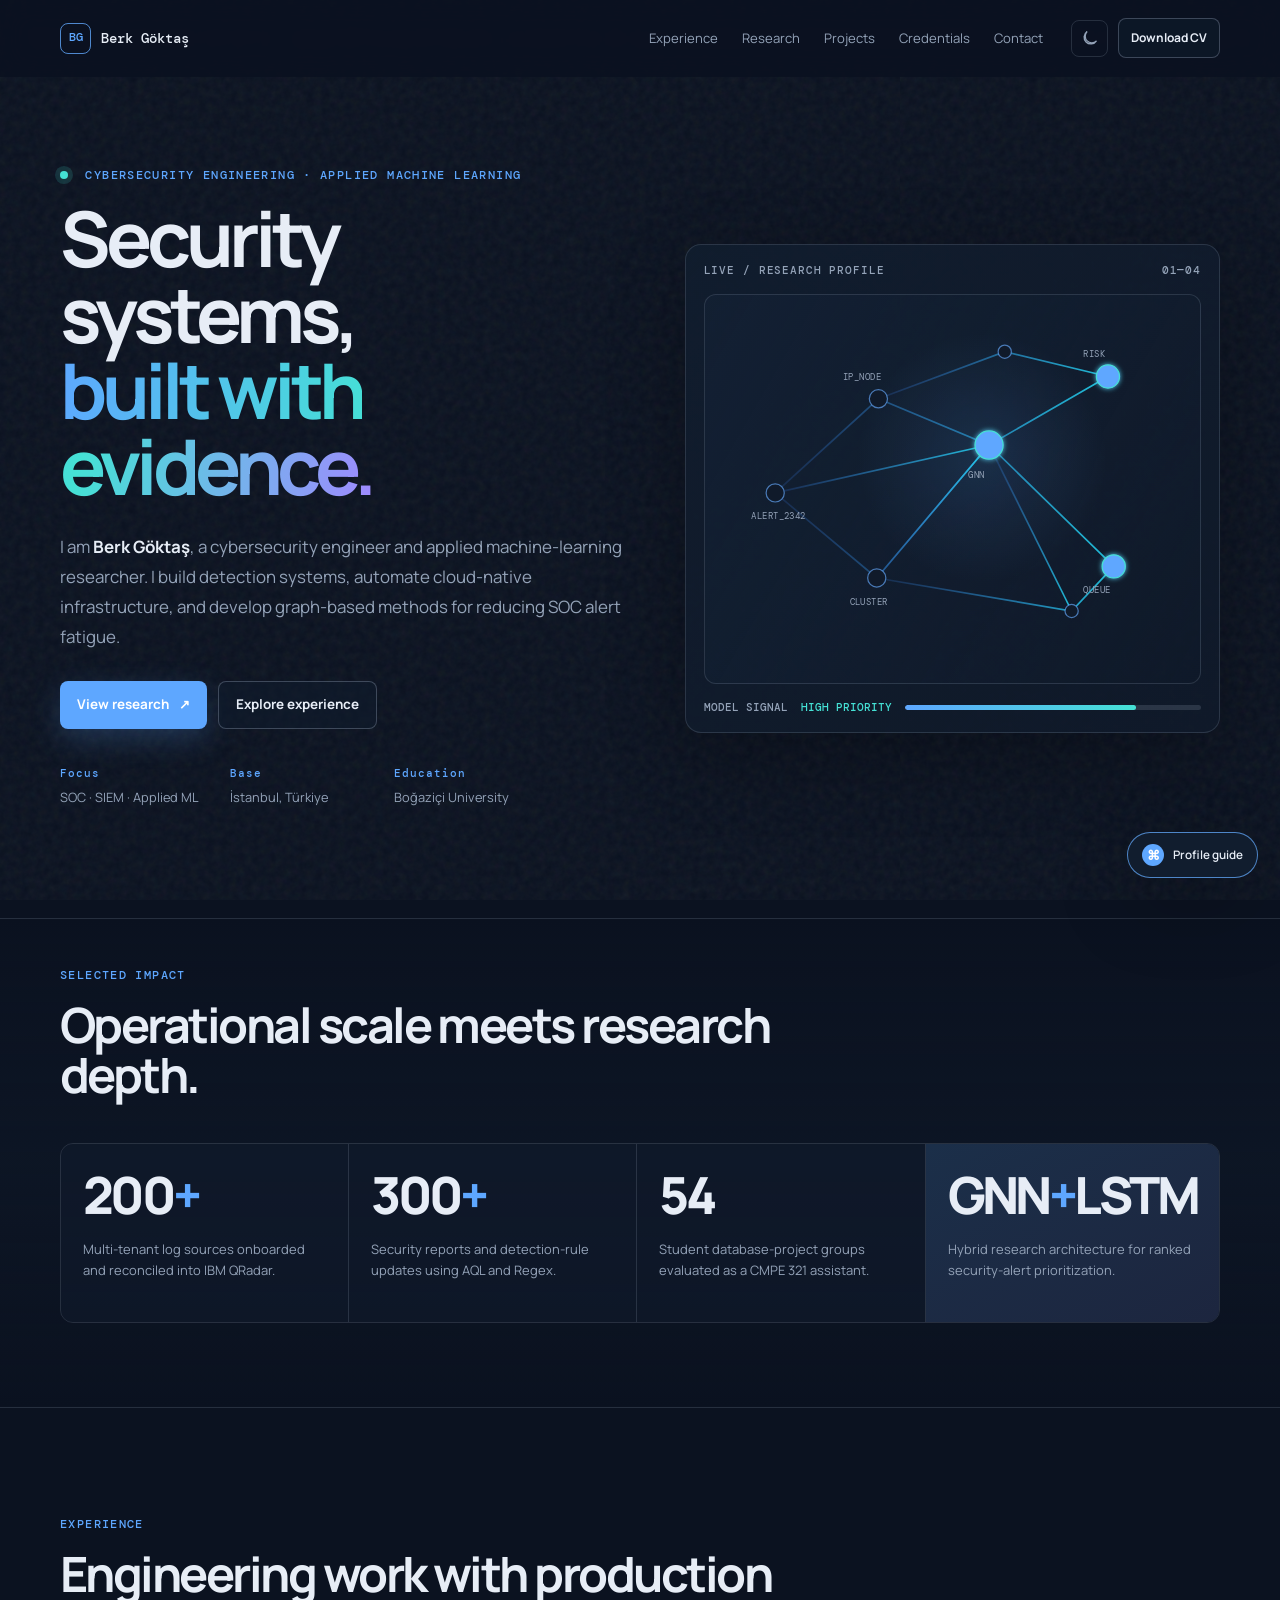
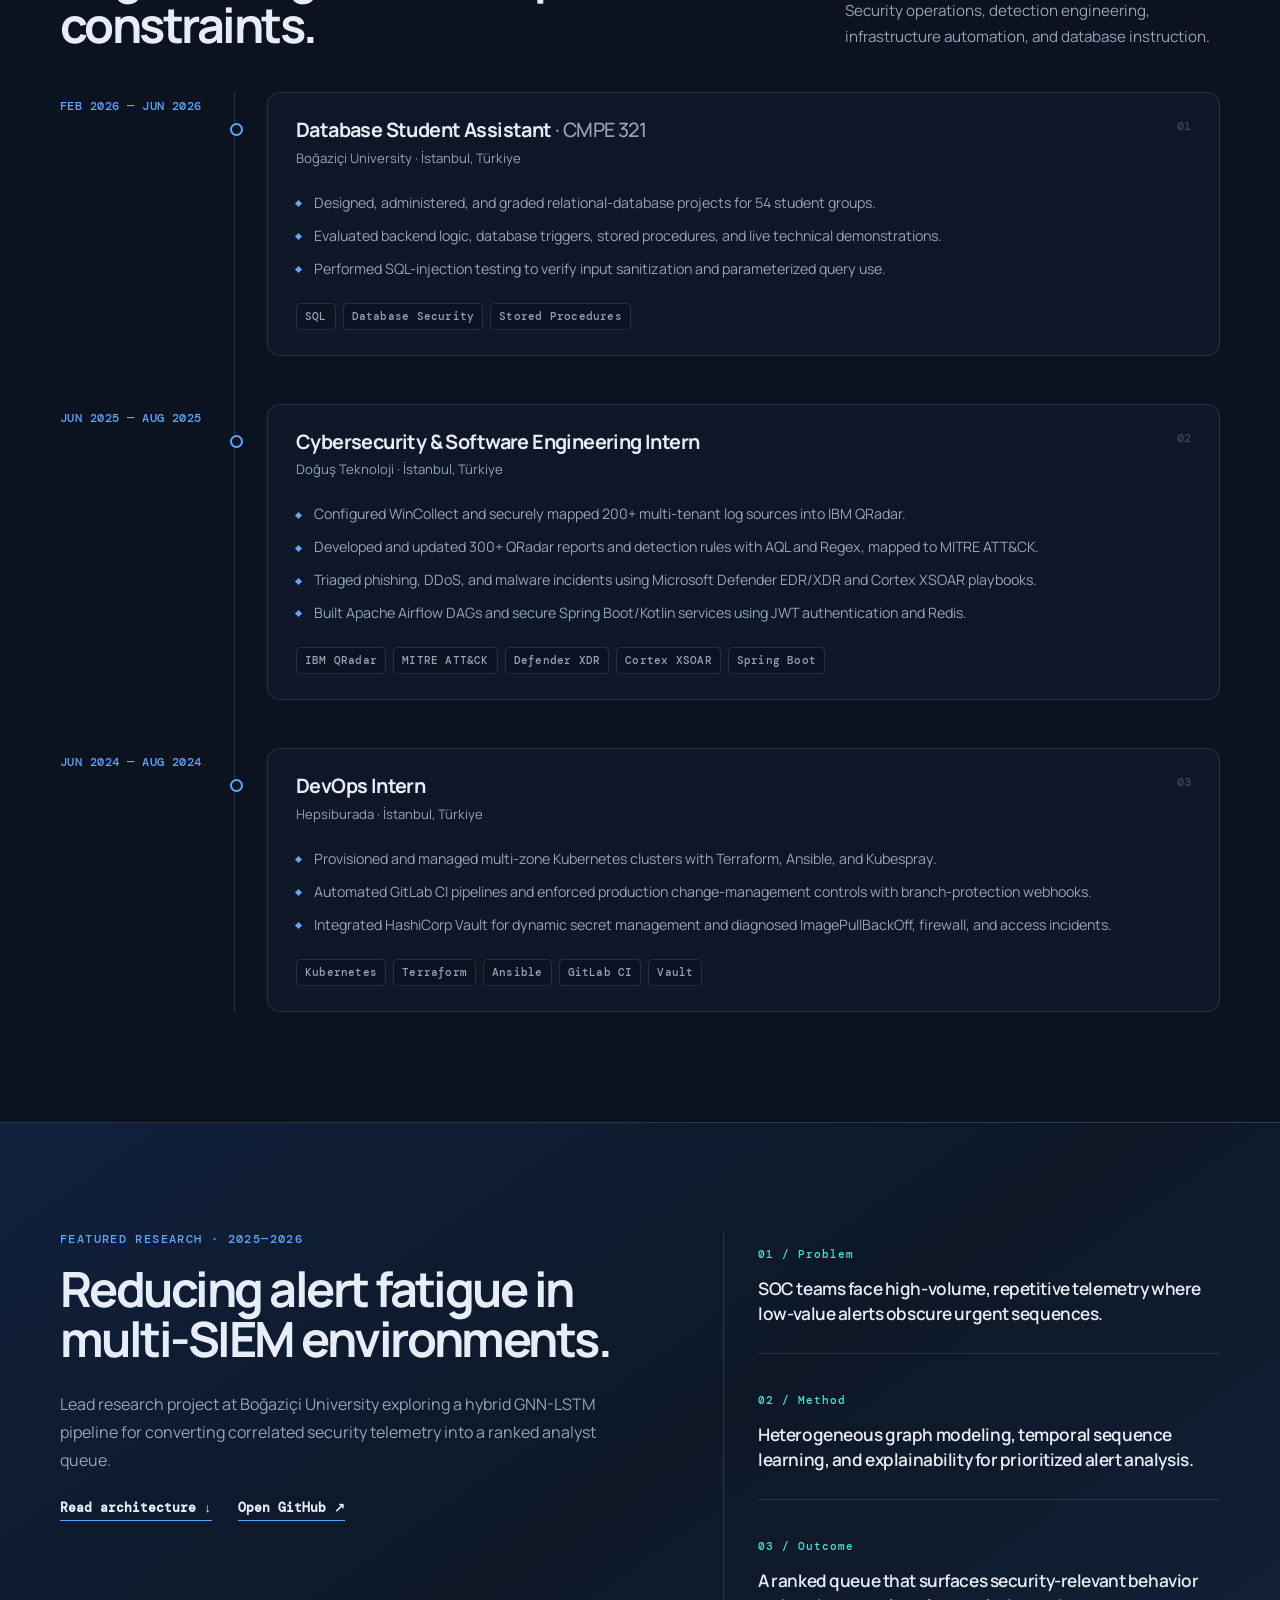
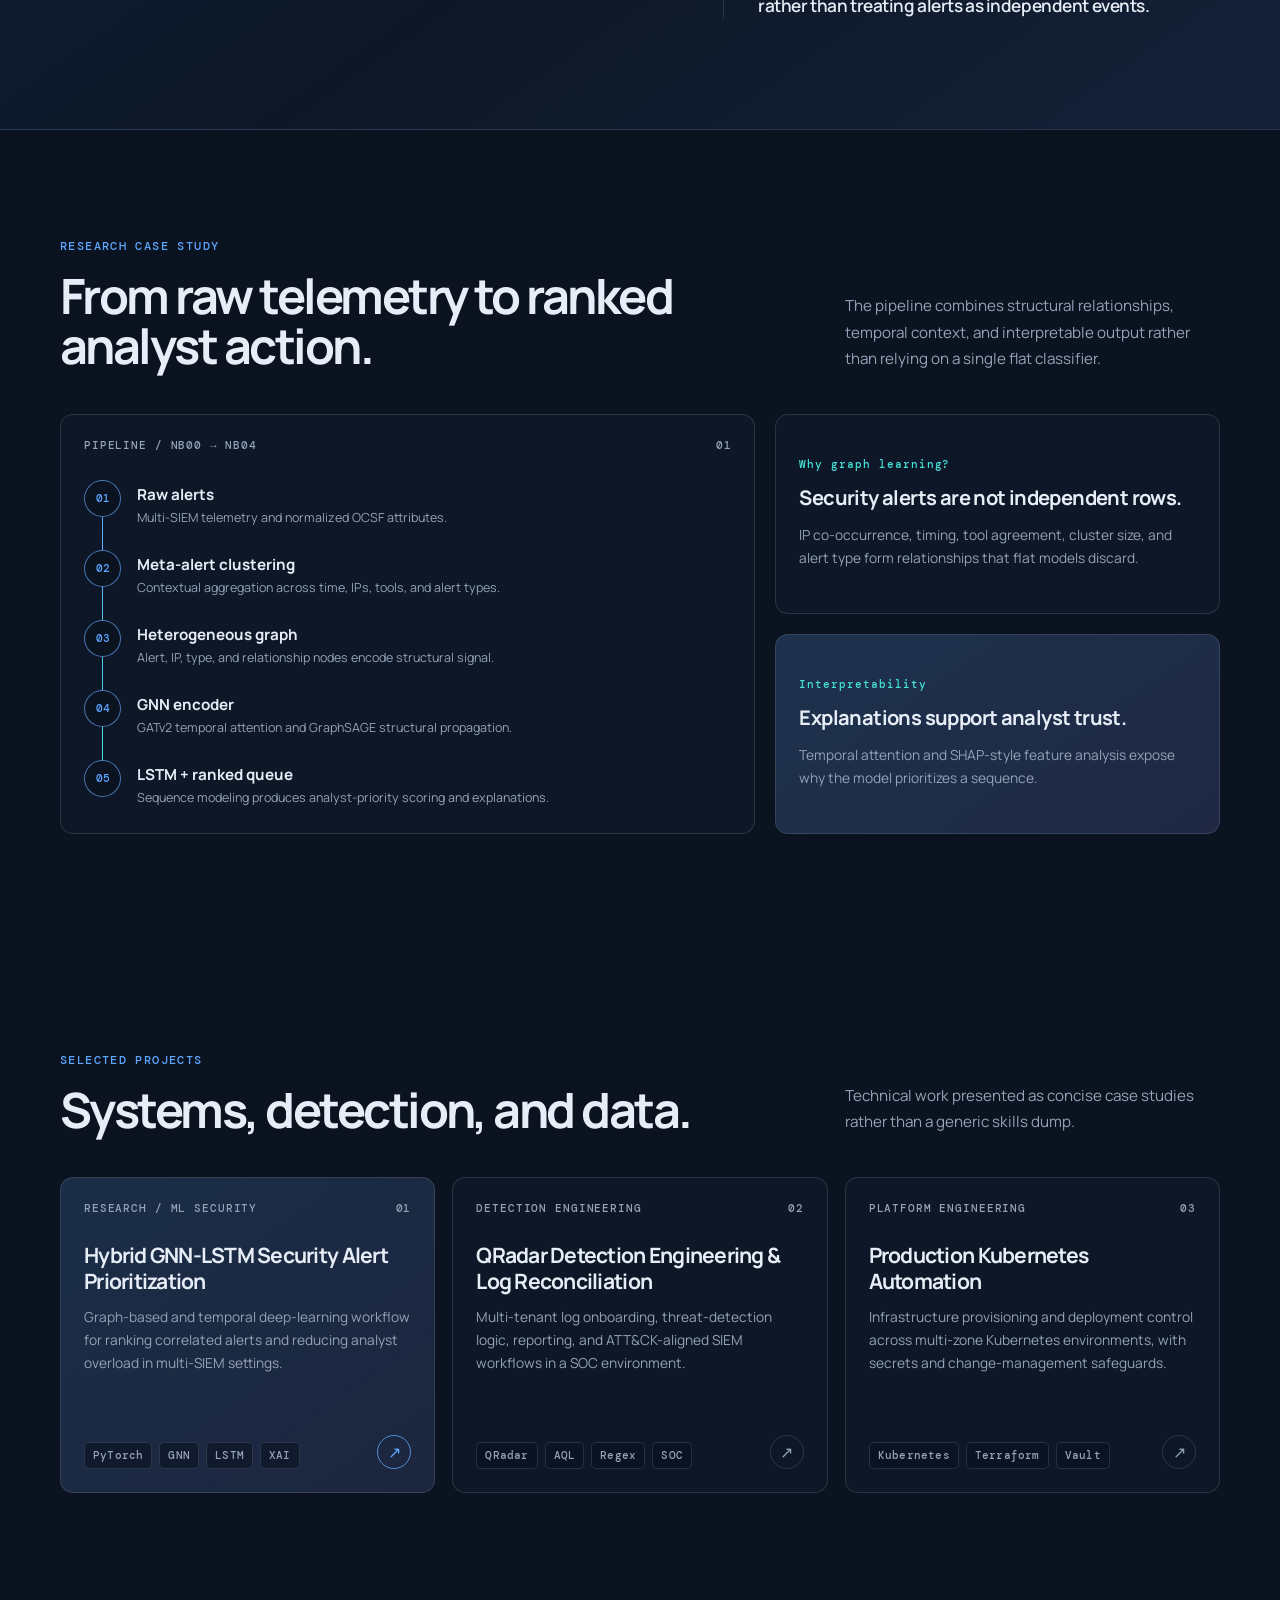
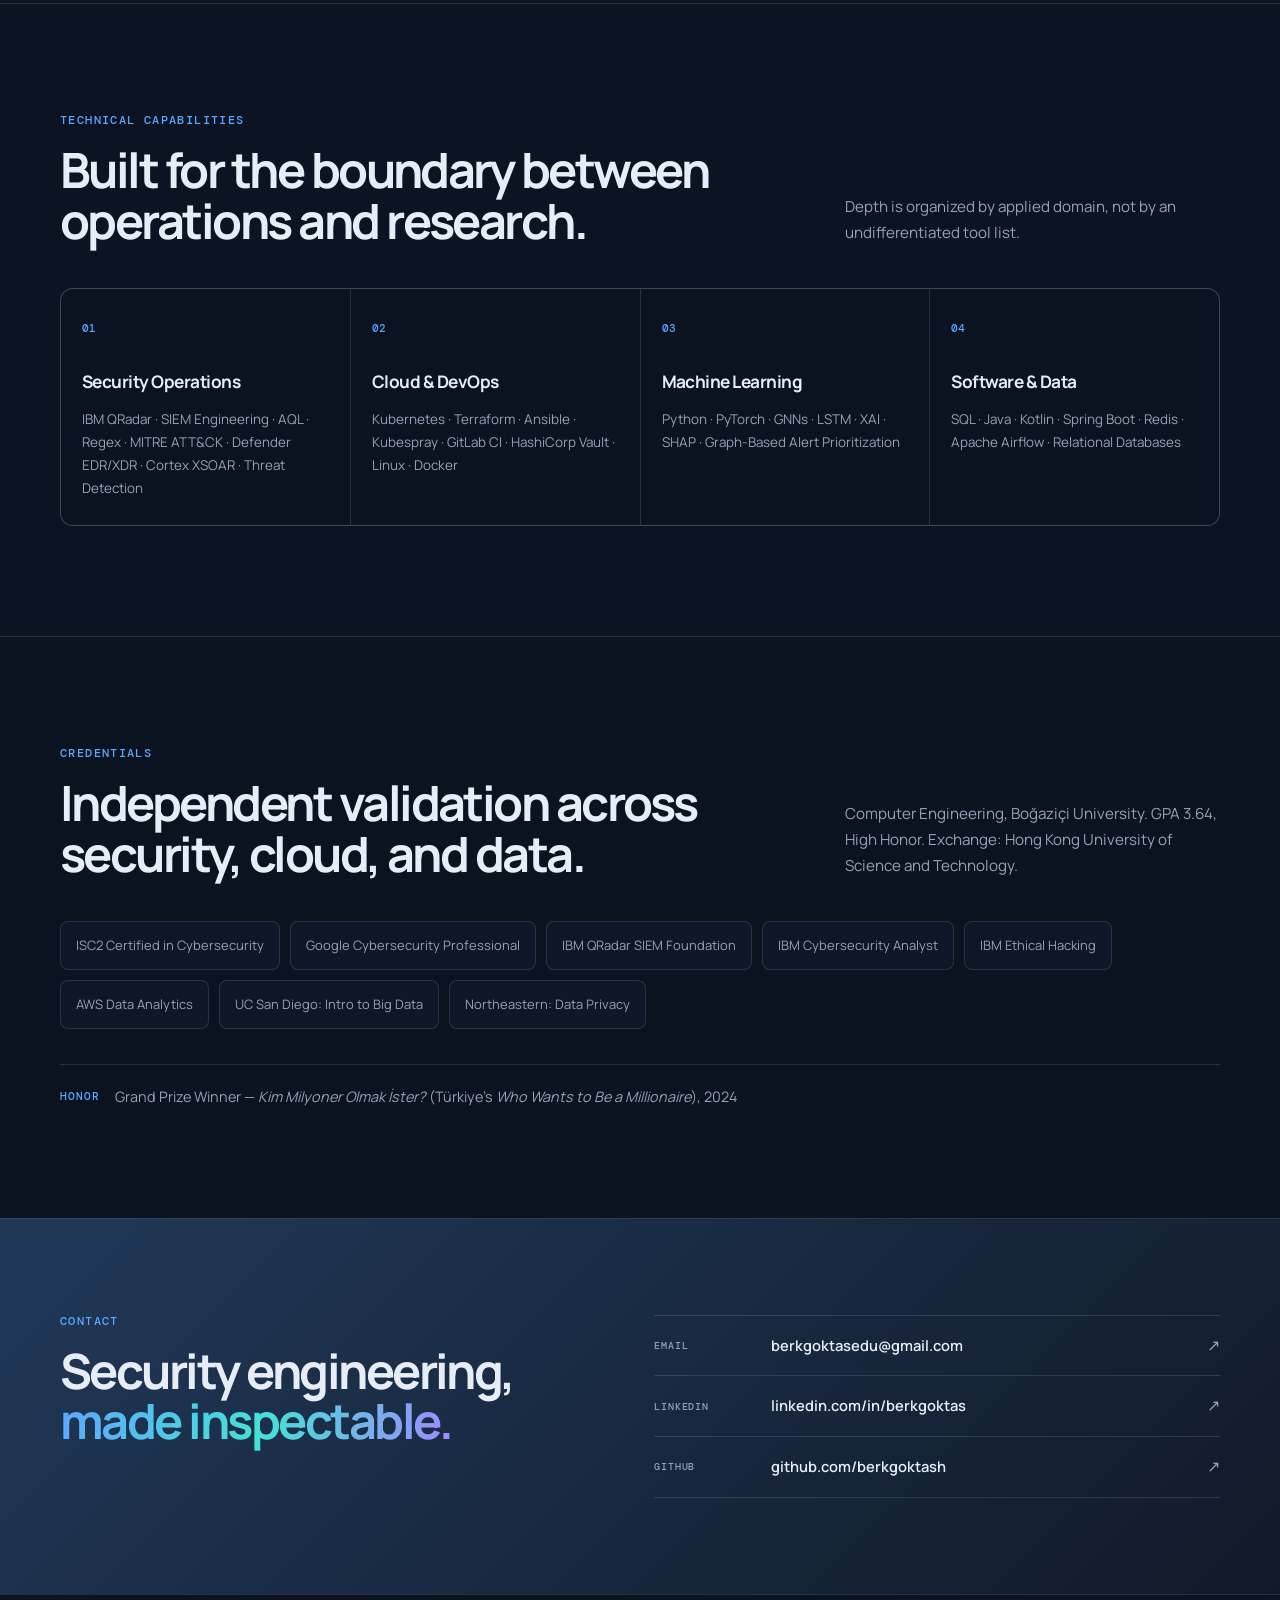
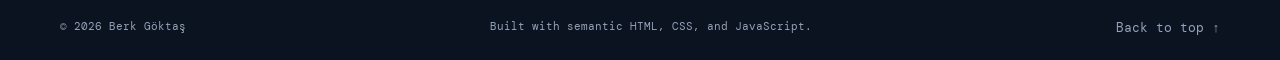
==== docs/index.html @ 9018dcba "berkgoktas.com" ====
<!DOCTYPE html>
<html lang="en" data-theme="dark">
<head>
  <meta charset="UTF-8">
  <meta name="viewport" content="width=device-width, initial-scale=1.0">
  <meta name="description" content="Berk Göktaş — Cybersecurity Engineer and Applied Machine Learning Researcher. SOC, SIEM detection engineering, DevOps automation, and graph-based alert prioritization research.">
  <meta name="keywords" content="Berk Göktaş, cybersecurity, SIEM, QRadar, SOC, GNN, LSTM, DevOps, Kubernetes, Terraform">
  <meta name="author" content="Berk Göktaş">
  <meta name="theme-color" content="#0b1220">
  <meta property="og:title" content="Berk Göktaş | Cybersecurity & Machine Learning">
  <meta property="og:description" content="Cybersecurity engineering, SIEM detection, DevOps automation, and GNN-LSTM security research.">
  <meta property="og:type" content="website">
  <meta property="og:locale" content="en_US">
  <title>Berk Göktaş | Cybersecurity & Machine Learning</title>
  <link rel="preconnect" href="https://fonts.googleapis.com">
  <link rel="preconnect" href="https://fonts.gstatic.com" crossorigin>
  <link href="https://fonts.googleapis.com/css2?family=DM+Mono:wght@400;500&family=Manrope:wght@400;500;600;700;800&display=swap" rel="stylesheet">
  <link rel="icon" href="assets/favicon.svg" type="image/svg+xml">
  <link rel="stylesheet" href="styles.css">
</head>
<body>
  <a class="skip-link" href="#main-content">Skip to content</a>
  <div class="noise" aria-hidden="true"></div>

  <header class="site-header" id="top">
    <nav class="nav container" aria-label="Primary navigation">
      <a class="brand" href="#top" aria-label="Berk Göktaş home">
        <span class="brand-mark">BG</span>
        <span class="brand-name">Berk Göktaş<span class="brand-dot"></span></span>
      </a>
      <button class="nav-toggle" aria-label="Open navigation" aria-expanded="false" aria-controls="nav-links">
        <span></span><span></span><span></span>
      </button>
      <div class="nav-links" id="nav-links">
        <a href="#experience">Experience</a>
        <a href="#research">Research</a>
        <a href="#projects">Projects</a>
        <a href="#credentials">Credentials</a>
        <a href="#contact">Contact</a>
      </div>
      <div class="nav-actions">
        <button class="theme-toggle" id="theme-toggle" aria-label="Switch to light theme" title="Switch theme">
          <svg class="sun" viewBox="0 0 24 24" aria-hidden="true"><circle cx="12" cy="12" r="3.5"/><path d="M12 2v2.25M12 19.75V22M4.93 4.93l1.59 1.59M17.48 17.48l1.59 1.59M2 12h2.25M19.75 12H22M4.93 19.07l1.59-1.59M17.48 6.52l1.59-1.59"/></svg>
          <svg class="moon" viewBox="0 0 24 24" aria-hidden="true"><path d="M20.66 15.79A9 9 0 1 1 8.21 3.34 7 7 0 0 0 20.66 15.79Z"/></svg>
        </button>
        <a class="button button-small button-outline" href="assets/Berk_Goktas_CV.pdf" download>Download CV</a>
      </div>
    </nav>
  </header>

  <main id="main-content">
    <section class="hero section container" aria-labelledby="hero-title">
      <div class="hero-copy">
        <p class="eyebrow"><span class="status-dot"></span> Cybersecurity engineering · applied machine learning</p>
        <h1 id="hero-title">Security systems,<br><span class="gradient-text">built with evidence.</span></h1>
        <p class="hero-lead">I am <strong>Berk Göktaş</strong>, a cybersecurity engineer and applied machine-learning researcher. I build detection systems, automate cloud-native infrastructure, and develop graph-based methods for reducing SOC alert fatigue.</p>
        <div class="hero-actions">
          <a class="button button-primary" href="#research">View research <span aria-hidden="true">↗</span></a>
          <a class="button button-secondary" href="#experience">Explore experience</a>
        </div>
        <dl class="hero-meta" aria-label="Core profile">
          <div><dt>Focus</dt><dd>SOC · SIEM · Applied ML</dd></div>
          <div><dt>Base</dt><dd>İstanbul, Türkiye</dd></div>
          <div><dt>Education</dt><dd>Boğaziçi University</dd></div>
        </dl>
      </div>
      <div class="hero-visual" aria-label="Security telemetry visualization">
        <div class="visual-topline"><span>LIVE / RESEARCH PROFILE</span><span>01—04</span></div>
        <div class="graph-canvas">
          <svg viewBox="0 0 600 450" role="img" aria-labelledby="graph-title graph-desc">
            <title id="graph-title">Abstract security telemetry graph</title>
            <desc id="graph-desc">A graph network connects alert, IP, rule and queue nodes.</desc>
            <defs>
              <linearGradient id="lineGradient" x1="0" x2="1"><stop offset="0" stop-color="#3b82f6" stop-opacity=".15"/><stop offset="1" stop-color="#22d3ee" stop-opacity=".9"/></linearGradient>
              <filter id="softGlow"><feGaussianBlur stdDeviation="3" result="blur"/><feMerge><feMergeNode in="blur"/><feMergeNode in="SourceGraphic"/></feMerge></filter>
            </defs>
            <g class="graph-lines">
              <path d="M85 230L210 116L344 172L488 89"/><path d="M85 230L208 333L344 172L495 319"/><path d="M208 333L444 373L495 319"/><path d="M210 116L363 59L488 89"/><path d="M344 172L444 373"/><path d="M85 230L344 172"/><path d="M208 333L344 172"/>
            </g>
            <g class="graph-node muted"><circle cx="85" cy="230" r="11"/><circle cx="210" cy="116" r="11"/><circle cx="208" cy="333" r="11"/><circle cx="363" cy="59" r="8"/><circle cx="444" cy="373" r="8"/></g>
            <g class="graph-node active" filter="url(#softGlow)"><circle cx="344" cy="172" r="17"/><circle cx="488" cy="89" r="14"/><circle cx="495" cy="319" r="14"/></g>
            <g class="graph-label"><text x="56" y="262">ALERT_2342</text><text x="167" y="93">IP_NODE</text><text x="175" y="366">CLUSTER</text><text x="319" y="212">GNN</text><text x="458" y="65">RISK</text><text x="458" y="351">QUEUE</text></g>
          </svg>
        </div>
        <div class="signal-row"><span class="signal-label">MODEL SIGNAL</span><span class="signal-value">HIGH PRIORITY</span><span class="signal-bar"><i></i></span></div>
      </div>
    </section>

    <section class="impact section section-tight" aria-labelledby="impact-title">
      <div class="container">
        <div class="section-heading compact">
          <p class="eyebrow">Selected impact</p>
          <h2 id="impact-title">Operational scale meets research depth.</h2>
        </div>
        <div class="impact-grid">
          <article class="impact-card"><div class="impact-number">200<span>+</span></div><p>Multi-tenant log sources onboarded and reconciled into IBM QRadar.</p></article>
          <article class="impact-card"><div class="impact-number">300<span>+</span></div><p>Security reports and detection-rule updates using AQL and Regex.</p></article>
          <article class="impact-card"><div class="impact-number">54</div><p>Student database-project groups evaluated as a CMPE 321 assistant.</p></article>
          <article class="impact-card accent"><div class="impact-number">GNN<span>+</span>LSTM</div><p>Hybrid research architecture for ranked security-alert prioritization.</p></article>
        </div>
      </div>
    </section>

    <section class="section container" id="experience" aria-labelledby="experience-title">
      <div class="section-heading split-heading">
        <div><p class="eyebrow">Experience</p><h2 id="experience-title">Engineering work with production constraints.</h2></div>
        <p>Security operations, detection engineering, infrastructure automation, and database instruction.</p>
      </div>
      <div class="timeline">
        <article class="timeline-item">
          <div class="timeline-date">FEB 2026 — JUN 2026</div>
          <div class="timeline-content">
            <div class="role-topline"><div><h3>Database Student Assistant <span>· CMPE 321</span></h3><p>Boğaziçi University · İstanbul, Türkiye</p></div><span class="role-index">01</span></div>
            <ul>
              <li>Designed, administered, and graded relational-database projects for 54 student groups.</li>
              <li>Evaluated backend logic, database triggers, stored procedures, and live technical demonstrations.</li>
              <li>Performed SQL-injection testing to verify input sanitization and parameterized query use.</li>
            </ul>
            <div class="tag-row"><span>SQL</span><span>Database Security</span><span>Stored Procedures</span></div>
          </div>
        </article>
        <article class="timeline-item">
          <div class="timeline-date">JUN 2025 — AUG 2025</div>
          <div class="timeline-content">
            <div class="role-topline"><div><h3>Cybersecurity & Software Engineering Intern</h3><p>Doğuş Teknoloji · İstanbul, Türkiye</p></div><span class="role-index">02</span></div>
            <ul>
              <li>Configured WinCollect and securely mapped 200+ multi-tenant log sources into IBM QRadar.</li>
              <li>Developed and updated 300+ QRadar reports and detection rules with AQL and Regex, mapped to MITRE ATT&amp;CK.</li>
              <li>Triaged phishing, DDoS, and malware incidents using Microsoft Defender EDR/XDR and Cortex XSOAR playbooks.</li>
              <li>Built Apache Airflow DAGs and secure Spring Boot/Kotlin services using JWT authentication and Redis.</li>
            </ul>
            <div class="tag-row"><span>IBM QRadar</span><span>MITRE ATT&amp;CK</span><span>Defender XDR</span><span>Cortex XSOAR</span><span>Spring Boot</span></div>
          </div>
        </article>
        <article class="timeline-item">
          <div class="timeline-date">JUN 2024 — AUG 2024</div>
          <div class="timeline-content">
            <div class="role-topline"><div><h3>DevOps Intern</h3><p>Hepsiburada · İstanbul, Türkiye</p></div><span class="role-index">03</span></div>
            <ul>
              <li>Provisioned and managed multi-zone Kubernetes clusters with Terraform, Ansible, and Kubespray.</li>
              <li>Automated GitLab CI pipelines and enforced production change-management controls with branch-protection webhooks.</li>
              <li>Integrated HashiCorp Vault for dynamic secret management and diagnosed ImagePullBackOff, firewall, and access incidents.</li>
            </ul>
            <div class="tag-row"><span>Kubernetes</span><span>Terraform</span><span>Ansible</span><span>GitLab CI</span><span>Vault</span></div>
          </div>
        </article>
      </div>
    </section>

    <section class="research section" id="research" aria-labelledby="research-title">
      <div class="container research-shell">
        <div class="research-intro">
          <p class="eyebrow">Featured research · 2025—2026</p>
          <h2 id="research-title">Reducing alert fatigue in multi-SIEM environments.</h2>
          <p>Lead research project at Boğaziçi University exploring a hybrid GNN-LSTM pipeline for converting correlated security telemetry into a ranked analyst queue.</p>
          <div class="research-links">
            <a class="text-link" href="#research-case-study">Read architecture <span aria-hidden="true">↓</span></a>
            <a class="text-link" href="https://github.com/berkgoktash" target="_blank" rel="noreferrer">Open GitHub <span aria-hidden="true">↗</span></a>
          </div>
        </div>
        <div class="research-statements">
          <article><span>01 / Problem</span><h3>SOC teams face high-volume, repetitive telemetry where low-value alerts obscure urgent sequences.</h3></article>
          <article><span>02 / Method</span><h3>Heterogeneous graph modeling, temporal sequence learning, and explainability for prioritized alert analysis.</h3></article>
          <article><span>03 / Outcome</span><h3>A ranked queue that surfaces security-relevant behavior rather than treating alerts as independent events.</h3></article>
        </div>
      </div>
    </section>

    <section class="section container case-study" id="research-case-study" aria-labelledby="case-title">
      <div class="section-heading split-heading">
        <div><p class="eyebrow">Research case study</p><h2 id="case-title">From raw telemetry to ranked analyst action.</h2></div>
        <p>The pipeline combines structural relationships, temporal context, and interpretable output rather than relying on a single flat classifier.</p>
      </div>
      <div class="architecture-grid">
        <div class="pipeline-card">
          <div class="pipeline-card-top"><span>PIPELINE / NB00 → NB04</span><span>01</span></div>
          <ol class="pipeline">
            <li><span class="pipeline-num">01</span><div><strong>Raw alerts</strong><small>Multi-SIEM telemetry and normalized OCSF attributes.</small></div></li>
            <li><span class="pipeline-num">02</span><div><strong>Meta-alert clustering</strong><small>Contextual aggregation across time, IPs, tools, and alert types.</small></div></li>
            <li><span class="pipeline-num">03</span><div><strong>Heterogeneous graph</strong><small>Alert, IP, type, and relationship nodes encode structural signal.</small></div></li>
            <li><span class="pipeline-num">04</span><div><strong>GNN encoder</strong><small>GATv2 temporal attention and GraphSAGE structural propagation.</small></div></li>
            <li><span class="pipeline-num">05</span><div><strong>LSTM + ranked queue</strong><small>Sequence modeling produces analyst-priority scoring and explanations.</small></div></li>
          </ol>
        </div>
        <div class="research-side">
          <article class="side-card"><span class="card-kicker">Why graph learning?</span><h3>Security alerts are not independent rows.</h3><p>IP co-occurrence, timing, tool agreement, cluster size, and alert type form relationships that flat models discard.</p></article>
          <article class="side-card highlight"><span class="card-kicker">Interpretability</span><h3>Explanations support analyst trust.</h3><p>Temporal attention and SHAP-style feature analysis expose why the model prioritizes a sequence.</p></article>
        </div>
      </div>
    </section>

    <section class="section container" id="projects" aria-labelledby="projects-title">
      <div class="section-heading split-heading">
        <div><p class="eyebrow">Selected projects</p><h2 id="projects-title">Systems, detection, and data.</h2></div>
        <p>Technical work presented as concise case studies rather than a generic skills dump.</p>
      </div>
      <div class="project-grid">
        <article class="project-card featured-project">
          <div class="project-topline"><span>RESEARCH / ML SECURITY</span><span>01</span></div>
          <h3>Hybrid GNN-LSTM Security Alert Prioritization</h3>
          <p>Graph-based and temporal deep-learning workflow for ranking correlated alerts and reducing analyst overload in multi-SIEM settings.</p>
          <div class="project-footer"><div class="tag-row"><span>PyTorch</span><span>GNN</span><span>LSTM</span><span>XAI</span></div><a class="arrow-link" href="#research" aria-label="View GNN LSTM research">↗</a></div>
        </article>
        <article class="project-card">
          <div class="project-topline"><span>DETECTION ENGINEERING</span><span>02</span></div>
          <h3>QRadar Detection Engineering & Log Reconciliation</h3>
          <p>Multi-tenant log onboarding, threat-detection logic, reporting, and ATT&amp;CK-aligned SIEM workflows in a SOC environment.</p>
          <div class="project-footer"><div class="tag-row"><span>QRadar</span><span>AQL</span><span>Regex</span><span>SOC</span></div><span class="arrow-link muted-arrow">↗</span></div>
        </article>
        <article class="project-card">
          <div class="project-topline"><span>PLATFORM ENGINEERING</span><span>03</span></div>
          <h3>Production Kubernetes Automation</h3>
          <p>Infrastructure provisioning and deployment control across multi-zone Kubernetes environments, with secrets and change-management safeguards.</p>
          <div class="project-footer"><div class="tag-row"><span>Kubernetes</span><span>Terraform</span><span>Vault</span></div><span class="arrow-link muted-arrow">↗</span></div>
        </article>
      </div>
    </section>

    <section class="section skills-section" aria-labelledby="skills-title">
      <div class="container">
        <div class="section-heading split-heading"><div><p class="eyebrow">Technical capabilities</p><h2 id="skills-title">Built for the boundary between operations and research.</h2></div><p>Depth is organized by applied domain, not by an undifferentiated tool list.</p></div>
        <div class="skills-grid">
          <article><span class="cap-index">01</span><h3>Security Operations</h3><p>IBM QRadar · SIEM Engineering · AQL · Regex · MITRE ATT&amp;CK · Defender EDR/XDR · Cortex XSOAR · Threat Detection</p></article>
          <article><span class="cap-index">02</span><h3>Cloud & DevOps</h3><p>Kubernetes · Terraform · Ansible · Kubespray · GitLab CI · HashiCorp Vault · Linux · Docker</p></article>
          <article><span class="cap-index">03</span><h3>Machine Learning</h3><p>Python · PyTorch · GNNs · LSTM · XAI · SHAP · Graph-Based Alert Prioritization</p></article>
          <article><span class="cap-index">04</span><h3>Software & Data</h3><p>SQL · Java · Kotlin · Spring Boot · Redis · Apache Airflow · Relational Databases</p></article>
        </div>
      </div>
    </section>

    <section class="section container" id="credentials" aria-labelledby="credentials-title">
      <div class="section-heading split-heading"><div><p class="eyebrow">Credentials</p><h2 id="credentials-title">Independent validation across security, cloud, and data.</h2></div><p>Computer Engineering, Boğaziçi University. GPA 3.64, High Honor. Exchange: Hong Kong University of Science and Technology.</p></div>
      <div class="credentials-grid">
        <span>ISC2 Certified in Cybersecurity</span><span>Google Cybersecurity Professional</span><span>IBM QRadar SIEM Foundation</span><span>IBM Cybersecurity Analyst</span><span>IBM Ethical Hacking</span><span>AWS Data Analytics</span><span>UC San Diego: Intro to Big Data</span><span>Northeastern: Data Privacy</span>
      </div>
      <div class="award-line"><span class="award-label">HONOR</span><p>Grand Prize Winner — <em>Kim Milyoner Olmak İster?</em> (Türkiye’s <em>Who Wants to Be a Millionaire</em>), 2024</p></div>
    </section>

    <section class="contact-section" id="contact" aria-labelledby="contact-title">
      <div class="container contact-shell">
        <div><p class="eyebrow">Contact</p><h2 id="contact-title">Security engineering,<br><span class="gradient-text">made inspectable.</span></h2></div>
        <div class="contact-links">
          <a href="mailto:berkgoktasedu@gmail.com"><span>EMAIL</span><strong>berkgoktasedu@gmail.com</strong><i>↗</i></a>
          <a href="https://linkedin.com/in/berkgoktas" target="_blank" rel="noreferrer"><span>LINKEDIN</span><strong>linkedin.com/in/berkgoktas</strong><i>↗</i></a>
          <a href="https://github.com/berkgoktash" target="_blank" rel="noreferrer"><span>GITHUB</span><strong>github.com/berkgoktash</strong><i>↗</i></a>
        </div>
      </div>
    </section>
  </main>

  <footer class="footer"><div class="container footer-inner"><span>© 2026 Berk Göktaş</span><span>Built with semantic HTML, CSS, and JavaScript.</span><a href="#top">Back to top ↑</a></div></footer>

  <div class="profile-guide" id="profile-guide">
    <button class="guide-toggle" id="guide-toggle" aria-label="Open quick profile guide" aria-expanded="false" aria-controls="guide-panel">
      <span class="guide-icon">⌘</span><span class="guide-label">Profile guide</span>
    </button>
    <section class="guide-panel" id="guide-panel" aria-label="Quick profile guide" hidden>
      <header><div><p class="panel-kicker">QUICK PROFILE GUIDE</p><h2>Berk’s work, indexed.</h2></div><button class="guide-close" id="guide-close" aria-label="Close profile guide">×</button></header>
      <div class="guide-suggestions" role="group" aria-label="Suggested topics">
        <button data-prompt="experience">Experience</button><button data-prompt="research">Research</button><button data-prompt="stack">Tech stack</button><button data-prompt="contact">Contact</button>
      </div>
      <div class="guide-messages" id="guide-messages" aria-live="polite">
        <div class="guide-message bot">Select a topic or ask a concise question about experience, research, skills, or contact details.</div>
      </div>
      <form class="guide-form" id="guide-form">
        <label class="sr-only" for="guide-input">Ask about Berk’s profile</label>
        <input id="guide-input" autocomplete="off" placeholder="Ask about the profile…">
        <button type="submit" aria-label="Send question">↑</button>
      </form>
    </section>
  </div>
  <script src="script.js"></script>
</body>
</html>
---- docs/styles.css ----
:root{--bg:#0b1220;--bg-soft:#101a2a;--card:#111d2e;--card-2:#152337;--text:#e7edf6;--muted:#94a3b8;--line:rgba(148,163,184,.2);--line-strong:rgba(148,163,184,.35);--blue:#5ea7ff;--cyan:#45e1d5;--violet:#9f89ff;--shadow:0 24px 80px rgba(0,0,0,.23)}
[data-theme="light"]{--bg:#f6f8fb;--bg-soft:#eef3f8;--card:#fff;--card-2:#f8fbff;--text:#0d1b2c;--muted:#55657a;--line:rgba(30,48,75,.16);--line-strong:rgba(30,48,75,.3);--blue:#1769d1;--cyan:#098b83;--violet:#6d51cb;--shadow:0 24px 60px rgba(17,35,61,.12)}
*{box-sizing:border-box}html{scroll-behavior:smooth}body{margin:0;background:var(--bg);color:var(--text);font-family:Manrope,Arial,sans-serif;line-height:1.6;overflow-x:hidden}.noise{position:fixed;inset:0;pointer-events:none;opacity:.08;background-image:url("data:image/svg+xml,%3Csvg viewBox='0 0 180 180' xmlns='http://www.w3.org/2000/svg'%3E%3Cfilter id='n'%3E%3CfeTurbulence type='fractalNoise' baseFrequency='.65' numOctaves='4' stitchTiles='stitch'/%3E%3C/filter%3E%3Crect width='100%25' height='100%25' filter='url(%23n)' opacity='.75'/%3E%3C/svg%3E");z-index:-1}.container{width:min(1160px,calc(100% - 48px));margin:0 auto}.skip-link{position:absolute;left:16px;top:-100px;padding:10px 12px;background:var(--blue);color:#fff;z-index:1000;border-radius:8px}.skip-link:focus{top:16px}.site-header{position:sticky;top:0;z-index:20;border-bottom:1px solid transparent;background:color-mix(in srgb,var(--bg) 88%,transparent);backdrop-filter:blur(14px)}.site-header.scrolled{border-color:var(--line)}.nav{height:76px;display:flex;align-items:center;gap:28px}.brand{display:flex;align-items:center;gap:10px;text-decoration:none;color:var(--text);font-family:"DM Mono",monospace;font-size:.86rem;font-weight:500;white-space:nowrap}.brand-mark{width:31px;height:31px;display:grid;place-items:center;border:1px solid color-mix(in srgb,var(--blue) 75%,var(--line));border-radius:8px;color:var(--blue);font-size:.72rem}.brand-dot{color:var(--blue)}.nav-links{display:flex;gap:24px;margin-left:auto}.nav-links a,.footer a{color:var(--muted);font-size:.82rem;text-decoration:none}.nav-links a:hover,.footer a:hover{color:var(--text)}.nav-actions{display:flex;align-items:center;gap:10px}.theme-toggle{appearance:none;border:1px solid var(--line);color:var(--muted);background:transparent;border-radius:8px;width:37px;height:37px;display:grid;place-items:center;cursor:pointer}.theme-toggle:hover{border-color:var(--blue);color:var(--blue)}.theme-toggle svg{width:18px;fill:none;stroke:currentColor;stroke-width:1.7}.theme-toggle .sun{display:none}[data-theme="light"] .theme-toggle .sun{display:block}[data-theme="light"] .theme-toggle .moon{display:none}.button{display:inline-flex;align-items:center;justify-content:center;gap:10px;border-radius:8px;padding:12px 17px;text-decoration:none;font-weight:700;font-size:.84rem;transition:.22s ease}.button-small{padding:9px 12px;font-size:.75rem}.button-primary{background:var(--blue);color:#fff;box-shadow:0 10px 30px color-mix(in srgb,var(--blue) 22%,transparent)}.button-primary:hover{transform:translateY(-2px);filter:brightness(1.08)}.button-secondary,.button-outline{border:1px solid var(--line-strong);color:var(--text);background:color-mix(in srgb,var(--card) 58%,transparent)}.button-secondary:hover,.button-outline:hover{border-color:var(--blue);color:var(--blue)}.nav-toggle{display:none}.section{padding:110px 0}.section-tight{padding-top:50px;padding-bottom:84px}.hero{display:grid;grid-template-columns:1.03fr .97fr;gap:56px;align-items:center;min-height:650px;padding-top:92px}.eyebrow,.panel-kicker{margin:0 0 16px;color:var(--blue);font:500 .72rem/1.3 "DM Mono",monospace;letter-spacing:.12em;text-transform:uppercase}.status-dot{width:8px;height:8px;background:var(--cyan);display:inline-block;border-radius:50%;margin-right:9px;box-shadow:0 0 0 5px color-mix(in srgb,var(--cyan) 15%,transparent)}h1,h2,h3,p{margin-top:0}h1{font-size:clamp(3rem,6vw,5.45rem);letter-spacing:-.065em;line-height:.99;margin-bottom:28px;max-width:740px}h2{font-size:clamp(2rem,3.8vw,3.4rem);line-height:1.04;letter-spacing:-.052em;margin:0}.gradient-text{background:linear-gradient(100deg,var(--blue),var(--cyan) 52%,var(--violet));-webkit-background-clip:text;background-clip:text;color:transparent}.hero-lead{max-width:615px;color:var(--muted);font-size:1.06rem;line-height:1.76}.hero-lead strong{color:var(--text)}.hero-actions{display:flex;gap:11px;flex-wrap:wrap;margin:30px 0}.hero-meta{display:flex;flex-wrap:wrap;gap:22px 31px;margin:40px 0 0}.hero-meta div{min-width:133px}.hero-meta dt{font:500 .66rem/1 "DM Mono",monospace;color:var(--blue);letter-spacing:.09em;margin-bottom:8px}.hero-meta dd{margin:0;color:var(--muted);font-size:.8rem}.hero-visual{border:1px solid var(--line);border-radius:16px;background:linear-gradient(145deg,color-mix(in srgb,var(--card) 95%,transparent),color-mix(in srgb,var(--bg-soft) 88%,transparent));padding:18px;box-shadow:var(--shadow);overflow:hidden}.visual-topline,.pipeline-card-top,.project-topline{display:flex;justify-content:space-between;gap:20px;font:500 .68rem "DM Mono",monospace;color:var(--muted);letter-spacing:.08em}.graph-canvas{min-height:390px;display:grid;place-items:center;background:radial-gradient(circle at 56% 42%,color-mix(in srgb,var(--blue) 13%,transparent),transparent 35%),linear-gradient(120deg,color-mix(in srgb,var(--card-2) 60%,transparent),transparent);margin:17px 0;border:1px solid var(--line);border-radius:12px}.graph-canvas svg{width:100%;max-width:540px;height:auto}.graph-lines path{stroke:url(#lineGradient);stroke-width:2;fill:none}.graph-node circle{stroke-width:1.5}.graph-node.muted circle{fill:var(--bg-soft);stroke:color-mix(in srgb,var(--blue) 60%,var(--line))}.graph-node.active circle{fill:var(--blue);stroke:var(--cyan)}.graph-label text{fill:var(--muted);font-family:"DM Mono",monospace;font-size:11px;letter-spacing:.05em}.signal-row{display:flex;align-items:center;gap:13px;font:500 .66rem "DM Mono",monospace}.signal-label{color:var(--muted)}.signal-value{color:var(--cyan)}.signal-bar{display:block;height:5px;flex:1;background:var(--line);border-radius:99px;overflow:hidden}.signal-bar i{display:block;height:100%;width:78%;background:linear-gradient(90deg,var(--blue),var(--cyan));border-radius:99px}.section-heading{margin-bottom:42px}.section-heading.compact{max-width:780px}.split-heading{display:grid;grid-template-columns:1.05fr .55fr;gap:70px;align-items:end}.split-heading>p{color:var(--muted);font-size:.95rem;line-height:1.72;margin:0}.impact{border-top:1px solid var(--line);border-bottom:1px solid var(--line);background:linear-gradient(180deg,transparent,color-mix(in srgb,var(--card) 33%,transparent),transparent)}.impact-grid{display:grid;grid-template-columns:repeat(4,1fr);border:1px solid var(--line);border-radius:13px;overflow:hidden}.impact-card{padding:25px 22px;min-height:178px;border-right:1px solid var(--line);background:color-mix(in srgb,var(--card) 48%,transparent)}.impact-card:last-child{border-right:0}.impact-card.accent{background:linear-gradient(150deg,color-mix(in srgb,var(--blue) 13%,var(--card)),color-mix(in srgb,var(--violet) 8%,var(--card)))}.impact-number{font-size:clamp(2rem,4vw,3.65rem);font-weight:800;line-height:1;letter-spacing:-.07em;margin-bottom:19px}.impact-number span{color:var(--blue)}.impact-card p{color:var(--muted);font-size:.81rem;line-height:1.62;margin:0}.timeline{position:relative}.timeline:before{content:"";position:absolute;left:174px;top:0;bottom:0;width:1px;background:var(--line)}.timeline-item{display:grid;grid-template-columns:175px 1fr;gap:32px;position:relative;padding:0 0 48px}.timeline-item:last-child{padding-bottom:0}.timeline-date{font:500 .72rem "DM Mono",monospace;color:var(--blue);padding-top:7px;letter-spacing:.04em}.timeline-content{border:1px solid var(--line);border-radius:13px;padding:25px 28px;background:color-mix(in srgb,var(--card) 55%,transparent);position:relative}.timeline-content:before{content:"";width:9px;height:9px;border:2px solid var(--blue);background:var(--bg);border-radius:50%;position:absolute;left:-38px;top:30px}.role-topline{display:flex;justify-content:space-between;gap:20px}.role-topline h3{font-size:1.24rem;line-height:1.25;letter-spacing:-.03em;margin:0 0 5px}.role-topline h3 span{font-weight:500;color:var(--muted)}.role-topline p{color:var(--muted);font-size:.82rem;margin:0}.role-index{font:500 .75rem "DM Mono",monospace;color:var(--line-strong)}.timeline ul{padding:0;margin:22px 0;list-style:none}.timeline li{color:var(--muted);font-size:.89rem;line-height:1.68;padding-left:18px;margin:9px 0;position:relative}.timeline li:before{content:"";width:5px;height:5px;background:var(--blue);position:absolute;left:0;top:.72em;transform:rotate(45deg)}.tag-row{display:flex;gap:7px;flex-wrap:wrap}.tag-row span{font:500 .66rem "DM Mono",monospace;letter-spacing:.02em;color:var(--muted);padding:6px 8px;border:1px solid var(--line);background:color-mix(in srgb,var(--bg) 60%,transparent);border-radius:5px}.research{background:linear-gradient(145deg,#10213c 0%,#0d1726 53%,#132138 100%);border-top:1px solid var(--line);border-bottom:1px solid var(--line)}[data-theme="light"] .research{background:linear-gradient(145deg,#e4efff 0%,#edf6f7 52%,#e9edff 100%)}.research-shell{display:grid;grid-template-columns:1.08fr .92fr;gap:80px}.research-intro h2{max-width:700px}.research-intro>p:not(.eyebrow){color:var(--muted);font-size:1rem;line-height:1.75;margin:25px 0;max-width:650px}.research-links{display:flex;gap:26px;flex-wrap:wrap}.text-link{font:700 .81rem "DM Mono",monospace;color:var(--text);text-decoration:none;border-bottom:1px solid var(--blue);padding-bottom:4px}.text-link:hover{color:var(--blue)}.research-statements{border-left:1px solid var(--line);padding-left:34px}.research-statements article{padding:7px 0 26px;margin-bottom:25px;border-bottom:1px solid var(--line)}.research-statements article:last-child{border:0;margin:0;padding-bottom:0}.research-statements span,.card-kicker{font:500 .66rem "DM Mono",monospace;color:var(--cyan);letter-spacing:.09em}.research-statements h3{margin:11px 0 0;font-size:1.08rem;line-height:1.46;letter-spacing:-.025em;font-weight:600}.architecture-grid{display:grid;grid-template-columns:1.22fr .78fr;gap:20px}.pipeline-card,.side-card{border:1px solid var(--line);border-radius:13px;background:color-mix(in srgb,var(--card) 52%,transparent);padding:23px}.pipeline{list-style:none;margin:28px 0 0;padding:0;position:relative}.pipeline:before{content:"";position:absolute;left:18px;top:18px;bottom:18px;width:1px;background:linear-gradient(var(--blue),var(--cyan))}.pipeline li{display:flex;gap:16px;position:relative;padding:0 0 22px}.pipeline li:last-child{padding-bottom:0}.pipeline-num{position:relative;z-index:1;width:37px;height:37px;flex:0 0 37px;display:grid;place-items:center;border-radius:50%;border:1px solid color-mix(in srgb,var(--blue) 60%,var(--line));background:var(--bg);font:500 .66rem "DM Mono",monospace;color:var(--blue)}.pipeline strong{display:block;font-size:.95rem;margin:3px 0 2px}.pipeline small{display:block;font-size:.78rem;line-height:1.5;color:var(--muted)}.research-side{display:grid;gap:20px}.side-card{display:flex;flex-direction:column;justify-content:center;min-height:200px}.side-card h3{font-size:1.26rem;line-height:1.25;letter-spacing:-.03em;margin:14px 0}.side-card p{font-size:.86rem;line-height:1.65;color:var(--muted);margin:0}.side-card.highlight{background:linear-gradient(145deg,color-mix(in srgb,var(--blue) 15%,var(--card)),color-mix(in srgb,var(--violet) 10%,var(--card)))}.project-grid{display:grid;grid-template-columns:repeat(3,1fr);gap:17px}.project-card{border:1px solid var(--line);border-radius:13px;padding:23px;background:color-mix(in srgb,var(--card) 56%,transparent);min-height:316px;display:flex;flex-direction:column;transition:transform .22s,border-color .22s,background .22s}.project-card:hover{transform:translateY(-5px);border-color:color-mix(in srgb,var(--blue) 60%,var(--line));background:color-mix(in srgb,var(--card-2) 86%,transparent)}.featured-project{background:linear-gradient(145deg,color-mix(in srgb,var(--blue) 12%,var(--card)),color-mix(in srgb,var(--violet) 8%,var(--card)))}.project-card h3{font-size:1.32rem;line-height:1.2;letter-spacing:-.035em;margin:27px 0 13px}.project-card>p{color:var(--muted);font-size:.86rem;line-height:1.67}.project-footer{margin-top:auto;display:flex;justify-content:space-between;align-items:end;gap:16px}.arrow-link{width:34px;height:34px;border:1px solid color-mix(in srgb,var(--blue) 75%,var(--line));display:grid;place-items:center;border-radius:50%;text-decoration:none;color:var(--blue);font-size:1rem}.muted-arrow{color:var(--muted);border-color:var(--line)}.skills-section{border-top:1px solid var(--line);border-bottom:1px solid var(--line);background:color-mix(in srgb,var(--bg-soft) 42%,transparent)}.skills-grid{display:grid;grid-template-columns:repeat(4,1fr);gap:1px;border:1px solid var(--line);background:var(--line);border-radius:13px;overflow:hidden}.skills-grid article{background:var(--bg);padding:25px 21px;min-height:224px}.cap-index{font:500 .68rem "DM Mono",monospace;color:var(--blue)}.skills-grid h3{font-size:1.08rem;margin:28px 0 12px;letter-spacing:-.03em}.skills-grid p{font-size:.84rem;line-height:1.72;color:var(--muted);margin:0}.credentials-grid{display:flex;flex-wrap:wrap;gap:10px}.credentials-grid span{padding:13px 15px;border:1px solid var(--line);border-radius:8px;background:color-mix(in srgb,var(--card) 52%,transparent);font-size:.81rem;color:var(--muted)}.award-line{display:flex;gap:15px;align-items:flex-start;margin-top:35px;padding-top:20px;border-top:1px solid var(--line)}.award-label{font:500 .68rem "DM Mono",monospace;color:var(--blue);letter-spacing:.09em;padding-top:4px}.award-line p{margin:0;color:var(--muted);font-size:.9rem}.contact-section{padding:96px 0;background:linear-gradient(135deg,color-mix(in srgb,var(--card) 80%,var(--blue)),var(--bg-soft));border-top:1px solid var(--line)}.contact-shell{display:grid;grid-template-columns:1fr 1.1fr;gap:80px}.contact-links{border-top:1px solid var(--line)}.contact-links a{display:grid;grid-template-columns:105px 1fr 28px;align-items:center;gap:12px;padding:17px 0;border-bottom:1px solid var(--line);color:var(--text);text-decoration:none}.contact-links a:hover strong,.contact-links a:hover i{color:var(--blue)}.contact-links span{color:var(--muted);font:500 .65rem "DM Mono",monospace;letter-spacing:.08em}.contact-links strong{font-size:.92rem;font-weight:600;overflow-wrap:anywhere}.contact-links i{font-style:normal;color:var(--muted);text-align:right}.footer{border-top:1px solid var(--line);padding:24px 0}.footer-inner{display:flex;justify-content:space-between;gap:20px;flex-wrap:wrap;color:var(--muted);font:400 .71rem "DM Mono",monospace}.profile-guide{position:fixed;right:22px;bottom:22px;z-index:40}.guide-toggle{border:1px solid color-mix(in srgb,var(--blue) 70%,var(--line));border-radius:999px;background:var(--card);color:var(--text);box-shadow:var(--shadow);display:flex;align-items:center;gap:9px;padding:11px 14px;cursor:pointer;font:600 .73rem Manrope,sans-serif}.guide-toggle:hover{transform:translateY(-2px)}.guide-icon{width:22px;height:22px;display:grid;place-items:center;background:var(--blue);color:white;border-radius:50%;font:bold .84rem "DM Mono",monospace}.guide-panel{position:absolute;right:0;bottom:56px;width:min(392px,calc(100vw - 32px));border:1px solid var(--line-strong);background:var(--card);box-shadow:var(--shadow);border-radius:14px;overflow:hidden}.guide-panel header{display:flex;justify-content:space-between;gap:20px;padding:19px 20px 14px;border-bottom:1px solid var(--line)}.guide-panel header h2{font-size:1.05rem;letter-spacing:-.02em}.guide-panel .panel-kicker{font-size:.6rem;margin-bottom:6px}.guide-close{appearance:none;background:transparent;border:0;color:var(--muted);font-size:1.35rem;cursor:pointer;line-height:1}.guide-close:hover{color:var(--text)}.guide-suggestions{display:flex;gap:7px;flex-wrap:wrap;padding:12px 16px;border-bottom:1px solid var(--line)}.guide-suggestions button{border:1px solid var(--line);background:var(--bg-soft);color:var(--muted);border-radius:5px;padding:7px 8px;cursor:pointer;font:500 .68rem "DM Mono",monospace}.guide-suggestions button:hover{color:var(--blue);border-color:var(--blue)}.guide-messages{height:231px;overflow:auto;padding:16px}.guide-message{max-width:88%;padding:10px 11px;border-radius:9px;font-size:.79rem;line-height:1.55;margin:0 0 10px}.guide-message.bot{background:var(--bg-soft);color:var(--muted);border:1px solid var(--line)}.guide-message.user{margin-left:auto;background:var(--blue);color:#fff}.guide-form{border-top:1px solid var(--line);display:flex}.guide-form input{width:100%;border:0;background:transparent;color:var(--text);padding:14px 16px;font:400 .8rem Manrope,sans-serif;outline:0}.guide-form input:focus{box-shadow:inset 0 0 0 1px var(--blue)}.guide-form button{width:47px;border:0;background:transparent;color:var(--blue);font-size:1.2rem;cursor:pointer}.sr-only{position:absolute;width:1px;height:1px;padding:0;margin:-1px;overflow:hidden;clip:rect(0,0,0,0);white-space:nowrap;border:0}
@media(max-width:980px){.nav-links{display:none}.nav-toggle{display:flex;width:39px;height:39px;flex-direction:column;justify-content:center;gap:5px;border:1px solid var(--line);background:transparent;border-radius:8px;padding:0 9px;cursor:pointer;margin-left:auto}.nav-toggle span{height:1px;background:var(--text);display:block}.nav-links.open{display:flex;position:absolute;top:72px;left:24px;right:24px;padding:14px;border:1px solid var(--line);border-radius:11px;background:var(--card);box-shadow:var(--shadow);flex-direction:column;gap:13px}.nav-actions{margin-left:0}.hero{grid-template-columns:1fr;min-height:auto;padding-top:78px}.hero-visual{max-width:680px}.impact-grid,.skills-grid{grid-template-columns:repeat(2,1fr)}.impact-card:nth-child(2){border-right:0}.impact-card:nth-child(-n+2){border-bottom:1px solid var(--line)}.research-shell,.contact-shell{grid-template-columns:1fr;gap:42px}.research-statements{border-left:0;border-top:1px solid var(--line);padding:30px 0 0}.split-heading{grid-template-columns:1fr;gap:18px}.architecture-grid{grid-template-columns:1fr}.project-grid{grid-template-columns:1fr}.project-card{min-height:260px}.skills-grid article:nth-child(1),.skills-grid article:nth-child(2){border-bottom:1px solid var(--line)}.skills-grid article:nth-child(1),.skills-grid article:nth-child(3){border-right:1px solid var(--line)}}
@media(max-width:650px){.container{width:min(100% - 32px,1160px)}.nav{height:65px;gap:8px}.brand-name{display:none}.nav-actions .button-outline{display:none}.theme-toggle{margin-left:auto}.nav-toggle{margin-left:0}.section{padding:76px 0}.section-tight{padding-top:36px;padding-bottom:60px}.hero{gap:34px;padding-top:58px}.hero-lead{font-size:.97rem}.graph-canvas{min-height:270px}.hero-meta{gap:18px}.impact-grid,.skills-grid{grid-template-columns:1fr}.impact-card{border-right:0;border-bottom:1px solid var(--line);min-height:auto}.impact-card:last-child{border-bottom:0}.timeline:before{left:8px}.timeline-item{grid-template-columns:1fr;gap:9px;padding-left:28px}.timeline-date{padding-top:0}.timeline-content:before{left:-25px;top:-24px}.timeline-content{padding:21px 18px}.role-topline h3{font-size:1.08rem}.research{padding:76px 0}.project-grid{gap:13px}.skills-grid article{border-right:0!important;border-bottom:1px solid var(--line)}.skills-grid article:last-child{border-bottom:0}.contact-section{padding:70px 0}.contact-links a{grid-template-columns:75px 1fr 17px}.contact-links strong{font-size:.78rem}.footer-inner{display:block;line-height:2}.footer-inner span,.footer-inner a{display:block}.profile-guide{right:16px;bottom:16px}.guide-label{display:none}.guide-toggle{width:46px;height:46px;justify-content:center;padding:0}.guide-panel{bottom:56px}.award-line{display:block}.award-label{display:block;margin-bottom:7px}.credentials-grid span{font-size:.75rem}.hero-actions{margin-top:24px}}
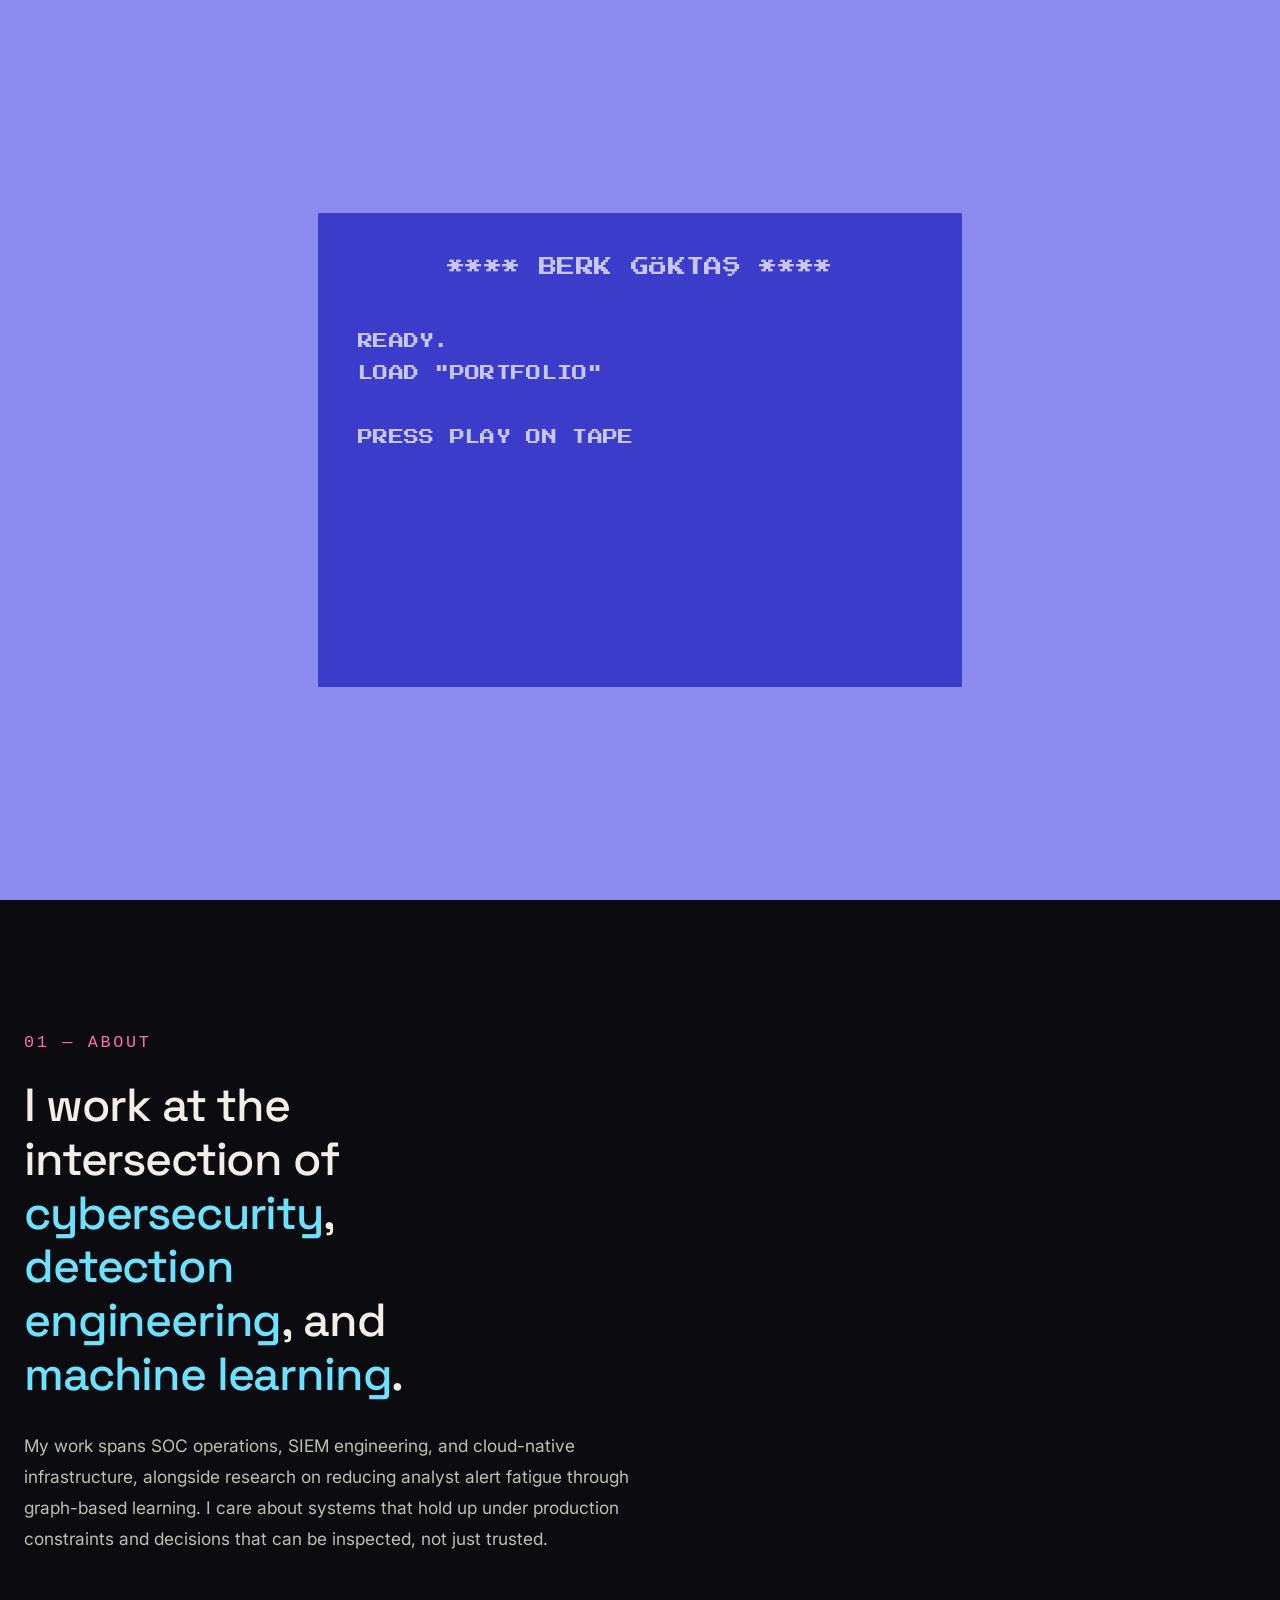
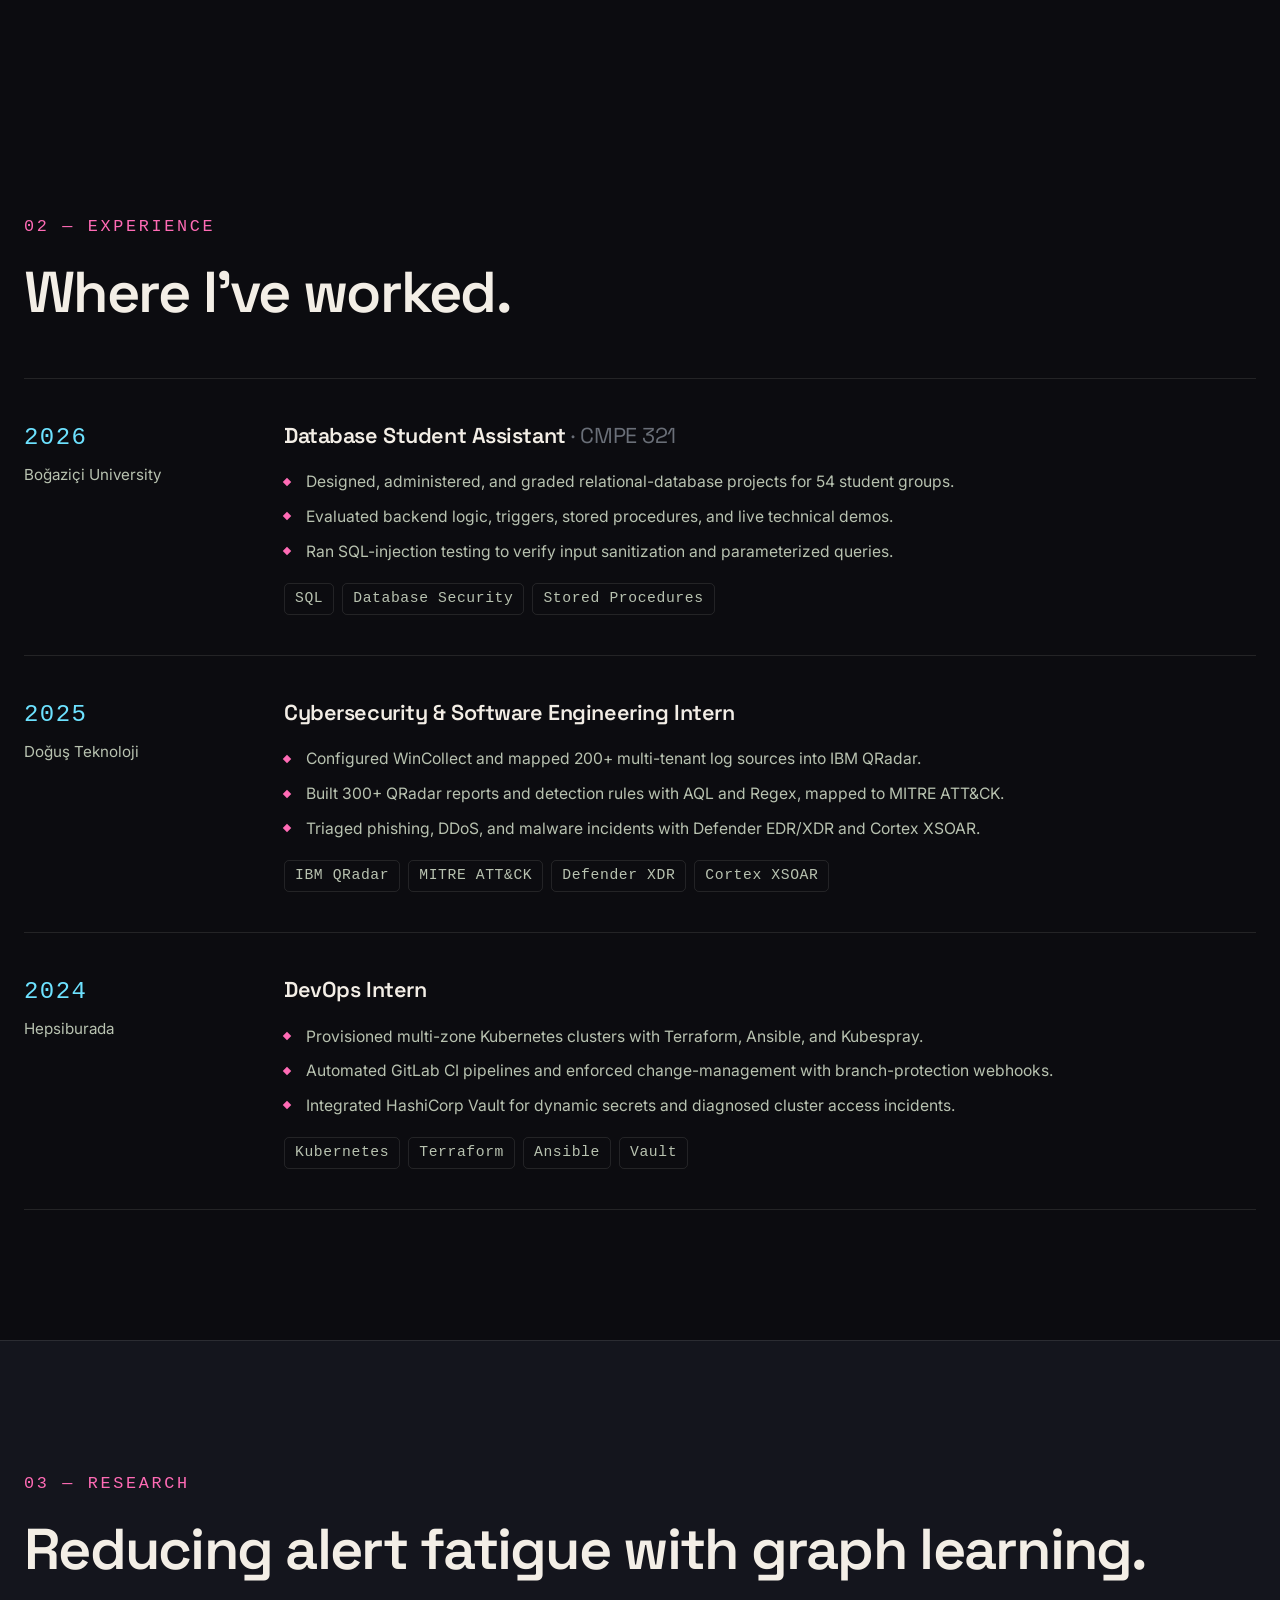
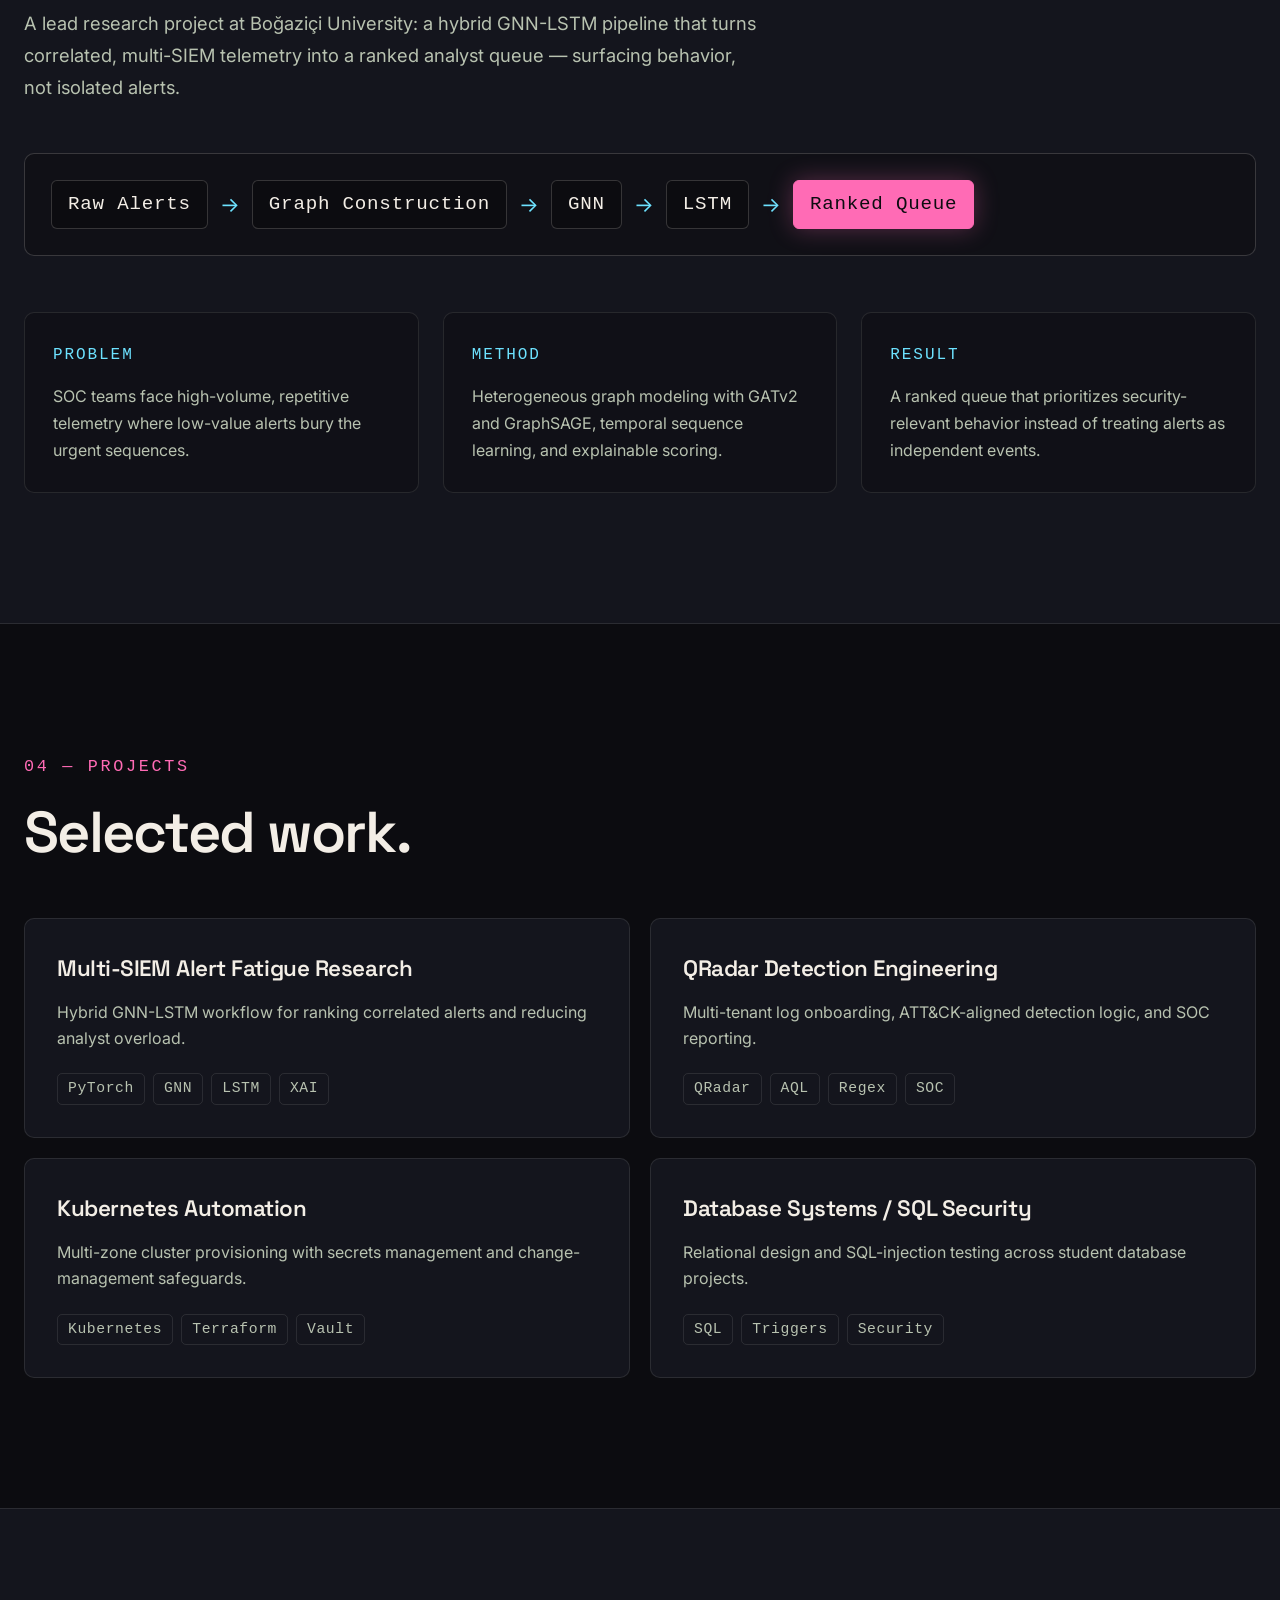
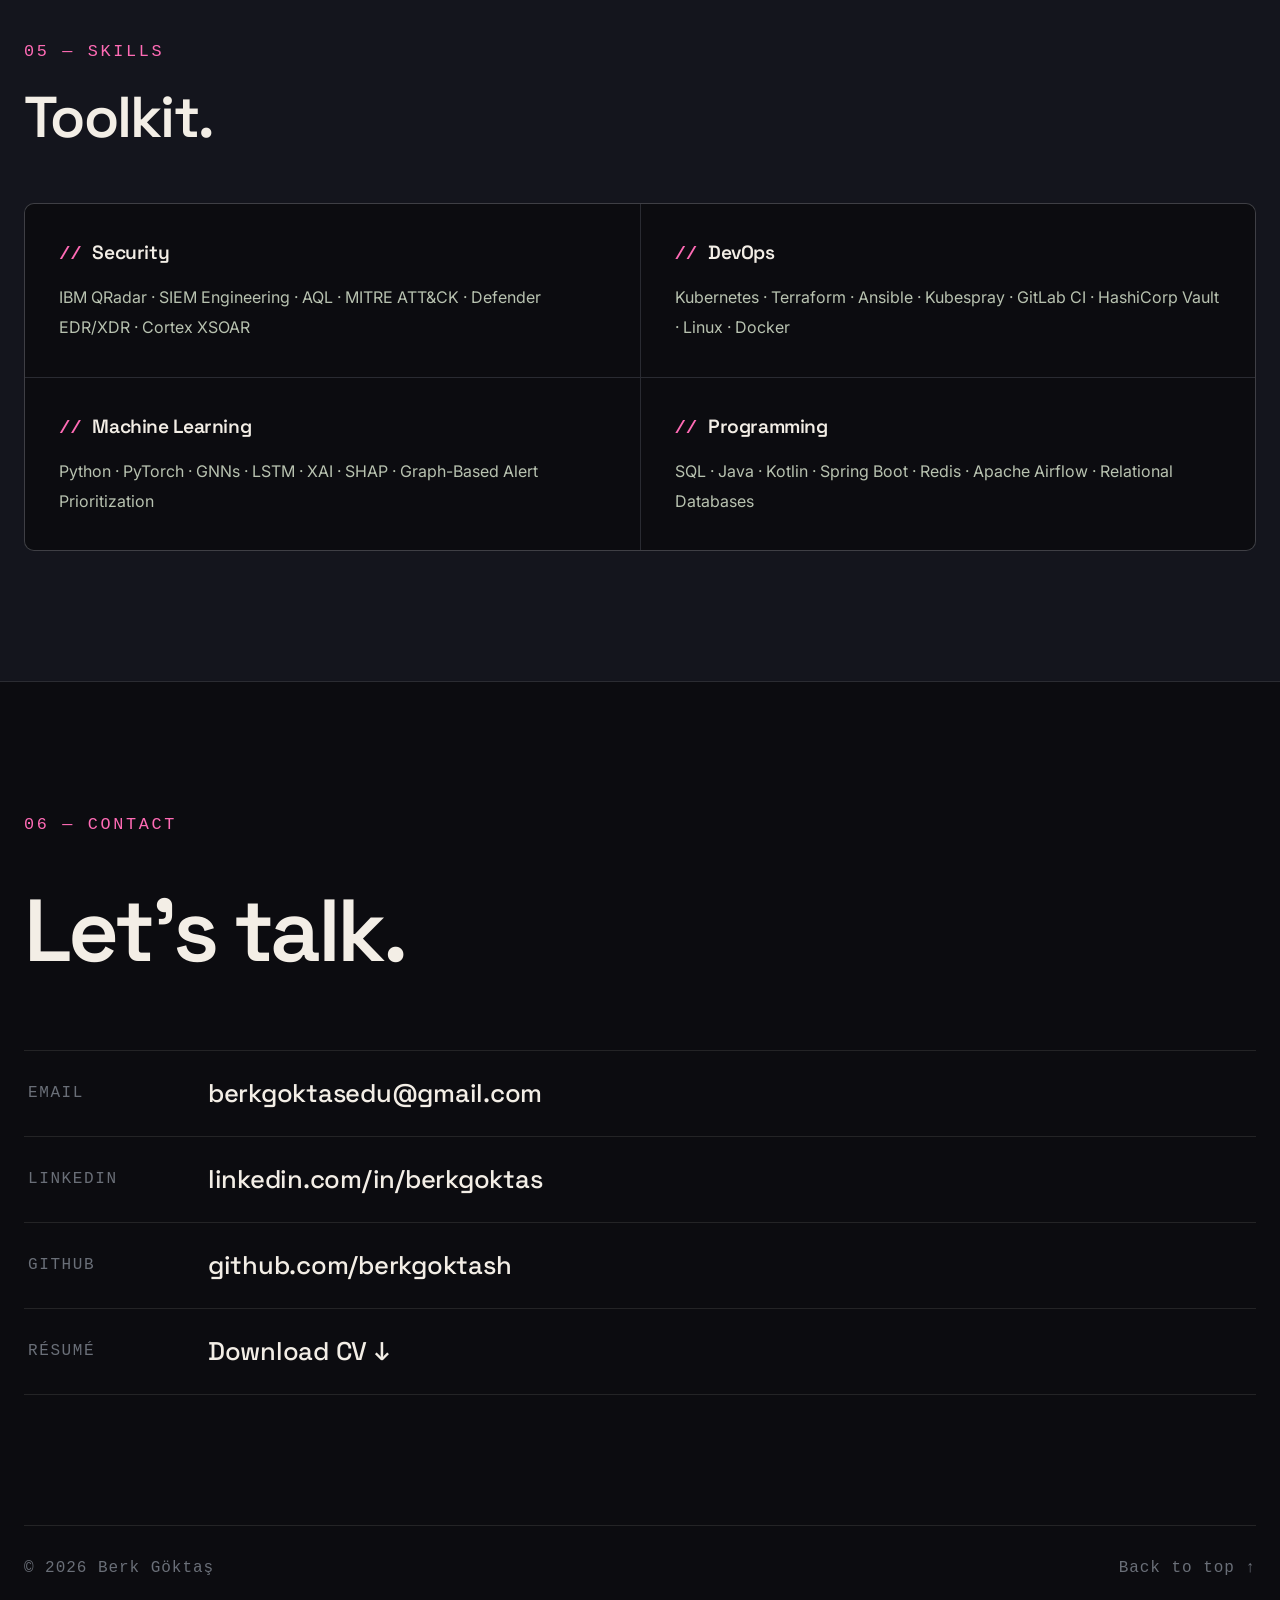
==== commit 376fb3f4: "nostalgia theme and rework" ====
--- a/docs/index.html
+++ b/docs/index.html
@@ -1,274 +1,280 @@
 <!DOCTYPE html>
-<html lang="en" data-theme="dark">
+<html lang="en">
 <head>
   <meta charset="UTF-8">
   <meta name="viewport" content="width=device-width, initial-scale=1.0">
   <meta name="description" content="Berk Göktaş — Cybersecurity Engineer and Applied Machine Learning Researcher. SOC, SIEM detection engineering, DevOps automation, and graph-based alert prioritization research.">
   <meta name="keywords" content="Berk Göktaş, cybersecurity, SIEM, QRadar, SOC, GNN, LSTM, DevOps, Kubernetes, Terraform">
   <meta name="author" content="Berk Göktaş">
-  <meta name="theme-color" content="#0b1220">
-  <meta property="og:title" content="Berk Göktaş | Cybersecurity & Machine Learning">
+  <meta name="theme-color" content="#0c0c10">
+  <meta property="og:title" content="Berk Göktaş | Cybersecurity & Applied ML">
   <meta property="og:description" content="Cybersecurity engineering, SIEM detection, DevOps automation, and GNN-LSTM security research.">
   <meta property="og:type" content="website">
   <meta property="og:locale" content="en_US">
-  <title>Berk Göktaş | Cybersecurity & Machine Learning</title>
+  <title>Berk Göktaş — Cybersecurity Engineer / Applied ML Researcher</title>
   <link rel="preconnect" href="https://fonts.googleapis.com">
   <link rel="preconnect" href="https://fonts.gstatic.com" crossorigin>
-  <link href="https://fonts.googleapis.com/css2?family=DM+Mono:wght@400;500&family=Manrope:wght@400;500;600;700;800&display=swap" rel="stylesheet">
+  <link href="https://fonts.googleapis.com/css2?family=Space+Grotesk:wght@400;500;600;700&family=Inter:wght@400;500;600&family=Press+Start+2P&display=swap" rel="stylesheet">
   <link rel="icon" href="assets/favicon.svg" type="image/svg+xml">
   <link rel="stylesheet" href="styles.css">
 </head>
 <body>
-  <a class="skip-link" href="#main-content">Skip to content</a>
-  <div class="noise" aria-hidden="true"></div>
+  <a class="skip-link" href="#about">Skip to content</a>
+
+  <!-- Commodore-style boot intro -->
+  <div class="boot" id="boot" aria-hidden="true">
+    <div class="boot-screen">
+      <div class="boot-header">**** BERK GÖKTAŞ ****</div>
+      <pre class="boot-text" id="boot-text"></pre>
+    </div>
+  </div>
+
+  <!-- Texture layers -->
+  <div class="grain" aria-hidden="true"></div>
+  <div class="scanlines" aria-hidden="true"></div>
 
   <header class="site-header" id="top">
-    <nav class="nav container" aria-label="Primary navigation">
-      <a class="brand" href="#top" aria-label="Berk Göktaş home">
-        <span class="brand-mark">BG</span>
-        <span class="brand-name">Berk Göktaş<span class="brand-dot"></span></span>
-      </a>
+    <nav class="nav" aria-label="Primary navigation">
+      <a class="brand" href="#top" aria-label="Berk Göktaş home">Berk Göktaş</a>
       <button class="nav-toggle" aria-label="Open navigation" aria-expanded="false" aria-controls="nav-links">
         <span></span><span></span><span></span>
       </button>
       <div class="nav-links" id="nav-links">
+        <a href="#about">About</a>
         <a href="#experience">Experience</a>
         <a href="#research">Research</a>
         <a href="#projects">Projects</a>
-        <a href="#credentials">Credentials</a>
         <a href="#contact">Contact</a>
-      </div>
-      <div class="nav-actions">
-        <button class="theme-toggle" id="theme-toggle" aria-label="Switch to light theme" title="Switch theme">
-          <svg class="sun" viewBox="0 0 24 24" aria-hidden="true"><circle cx="12" cy="12" r="3.5"/><path d="M12 2v2.25M12 19.75V22M4.93 4.93l1.59 1.59M17.48 17.48l1.59 1.59M2 12h2.25M19.75 12H22M4.93 19.07l1.59-1.59M17.48 6.52l1.59-1.59"/></svg>
-          <svg class="moon" viewBox="0 0 24 24" aria-hidden="true"><path d="M20.66 15.79A9 9 0 1 1 8.21 3.34 7 7 0 0 0 20.66 15.79Z"/></svg>
-        </button>
-        <a class="button button-small button-outline" href="assets/Berk_Goktas_CV.pdf" download>Download CV</a>
+        <a class="nav-cv" href="assets/Berk_Goktas_CV.pdf" download>CV</a>
       </div>
     </nav>
   </header>
 
-  <main id="main-content">
-    <section class="hero section container" aria-labelledby="hero-title">
-      <div class="hero-copy">
-        <p class="eyebrow"><span class="status-dot"></span> Cybersecurity engineering · applied machine learning</p>
-        <h1 id="hero-title">Security systems,<br><span class="gradient-text">built with evidence.</span></h1>
-        <p class="hero-lead">I am <strong>Berk Göktaş</strong>, a cybersecurity engineer and applied machine-learning researcher. I build detection systems, automate cloud-native infrastructure, and develop graph-based methods for reducing SOC alert fatigue.</p>
-        <div class="hero-actions">
-          <a class="button button-primary" href="#research">View research <span aria-hidden="true">↗</span></a>
-          <a class="button button-secondary" href="#experience">Explore experience</a>
-        </div>
-        <dl class="hero-meta" aria-label="Core profile">
-          <div><dt>Focus</dt><dd>SOC · SIEM · Applied ML</dd></div>
-          <div><dt>Base</dt><dd>İstanbul, Türkiye</dd></div>
-          <div><dt>Education</dt><dd>Boğaziçi University</dd></div>
-        </dl>
-      </div>
-      <div class="hero-visual" aria-label="Security telemetry visualization">
-        <div class="visual-topline"><span>LIVE / RESEARCH PROFILE</span><span>01—04</span></div>
-        <div class="graph-canvas">
-          <svg viewBox="0 0 600 450" role="img" aria-labelledby="graph-title graph-desc">
-            <title id="graph-title">Abstract security telemetry graph</title>
-            <desc id="graph-desc">A graph network connects alert, IP, rule and queue nodes.</desc>
-            <defs>
-              <linearGradient id="lineGradient" x1="0" x2="1"><stop offset="0" stop-color="#3b82f6" stop-opacity=".15"/><stop offset="1" stop-color="#22d3ee" stop-opacity=".9"/></linearGradient>
-              <filter id="softGlow"><feGaussianBlur stdDeviation="3" result="blur"/><feMerge><feMergeNode in="blur"/><feMergeNode in="SourceGraphic"/></feMerge></filter>
-            </defs>
-            <g class="graph-lines">
-              <path d="M85 230L210 116L344 172L488 89"/><path d="M85 230L208 333L344 172L495 319"/><path d="M208 333L444 373L495 319"/><path d="M210 116L363 59L488 89"/><path d="M344 172L444 373"/><path d="M85 230L344 172"/><path d="M208 333L344 172"/>
-            </g>
-            <g class="graph-node muted"><circle cx="85" cy="230" r="11"/><circle cx="210" cy="116" r="11"/><circle cx="208" cy="333" r="11"/><circle cx="363" cy="59" r="8"/><circle cx="444" cy="373" r="8"/></g>
-            <g class="graph-node active" filter="url(#softGlow)"><circle cx="344" cy="172" r="17"/><circle cx="488" cy="89" r="14"/><circle cx="495" cy="319" r="14"/></g>
-            <g class="graph-label"><text x="56" y="262">ALERT_2342</text><text x="167" y="93">IP_NODE</text><text x="175" y="366">CLUSTER</text><text x="319" y="212">GNN</text><text x="458" y="65">RISK</text><text x="458" y="351">QUEUE</text></g>
-          </svg>
-        </div>
-        <div class="signal-row"><span class="signal-label">MODEL SIGNAL</span><span class="signal-value">HIGH PRIORITY</span><span class="signal-bar"><i></i></span></div>
-      </div>
-    </section>
-
-    <section class="impact section section-tight" aria-labelledby="impact-title">
-      <div class="container">
-        <div class="section-heading compact">
-          <p class="eyebrow">Selected impact</p>
-          <h2 id="impact-title">Operational scale meets research depth.</h2>
-        </div>
-        <div class="impact-grid">
-          <article class="impact-card"><div class="impact-number">200<span>+</span></div><p>Multi-tenant log sources onboarded and reconciled into IBM QRadar.</p></article>
-          <article class="impact-card"><div class="impact-number">300<span>+</span></div><p>Security reports and detection-rule updates using AQL and Regex.</p></article>
-          <article class="impact-card"><div class="impact-number">54</div><p>Student database-project groups evaluated as a CMPE 321 assistant.</p></article>
-          <article class="impact-card accent"><div class="impact-number">GNN<span>+</span>LSTM</div><p>Hybrid research architecture for ranked security-alert prioritization.</p></article>
-        </div>
-      </div>
-    </section>
-
-    <section class="section container" id="experience" aria-labelledby="experience-title">
-      <div class="section-heading split-heading">
-        <div><p class="eyebrow">Experience</p><h2 id="experience-title">Engineering work with production constraints.</h2></div>
-        <p>Security operations, detection engineering, infrastructure automation, and database instruction.</p>
-      </div>
-      <div class="timeline">
-        <article class="timeline-item">
-          <div class="timeline-date">FEB 2026 — JUN 2026</div>
-          <div class="timeline-content">
-            <div class="role-topline"><div><h3>Database Student Assistant <span>· CMPE 321</span></h3><p>Boğaziçi University · İstanbul, Türkiye</p></div><span class="role-index">01</span></div>
-            <ul>
-              <li>Designed, administered, and graded relational-database projects for 54 student groups.</li>
-              <li>Evaluated backend logic, database triggers, stored procedures, and live technical demonstrations.</li>
-              <li>Performed SQL-injection testing to verify input sanitization and parameterized query use.</li>
-            </ul>
-            <div class="tag-row"><span>SQL</span><span>Database Security</span><span>Stored Procedures</span></div>
+  <main>
+    <!-- HERO -->
+    <section class="hero" id="home" aria-labelledby="hero-title">
+      <div class="hero-inner">
+        <div class="hero-copy">
+          <p class="hero-tag"><span class="tag-cursor">&gt;</span> READY.</p>
+          <h1 id="hero-title" class="hero-name">
+            <span class="line line-1">BERK</span>
+            <span class="line line-2">GÖKTAŞ<span class="caret" aria-hidden="true"></span></span>
+          </h1>
+          <p class="hero-role">Cybersecurity Engineer <span class="slash">/</span> Applied ML Researcher</p>
+          <p class="hero-sub">Boğaziçi University</p>
+        </div>
+
+        <figure class="hero-portrait">
+          <div class="portrait-frame">
+            <img src="assets/portrait.jpg" alt="Portrait of Berk Göktaş"
+                 onerror="this.style.display='none';this.parentElement.classList.add('no-image')">
+            <span class="portrait-placeholder" aria-hidden="true">BG</span>
+            <span class="portrait-tape portrait-tape-1"></span>
+            <span class="portrait-tape portrait-tape-2"></span>
           </div>
-        </article>
-        <article class="timeline-item">
-          <div class="timeline-date">JUN 2025 — AUG 2025</div>
-          <div class="timeline-content">
-            <div class="role-topline"><div><h3>Cybersecurity & Software Engineering Intern</h3><p>Doğuş Teknoloji · İstanbul, Türkiye</p></div><span class="role-index">02</span></div>
-            <ul>
-              <li>Configured WinCollect and securely mapped 200+ multi-tenant log sources into IBM QRadar.</li>
-              <li>Developed and updated 300+ QRadar reports and detection rules with AQL and Regex, mapped to MITRE ATT&amp;CK.</li>
-              <li>Triaged phishing, DDoS, and malware incidents using Microsoft Defender EDR/XDR and Cortex XSOAR playbooks.</li>
-              <li>Built Apache Airflow DAGs and secure Spring Boot/Kotlin services using JWT authentication and Redis.</li>
-            </ul>
-            <div class="tag-row"><span>IBM QRadar</span><span>MITRE ATT&amp;CK</span><span>Defender XDR</span><span>Cortex XSOAR</span><span>Spring Boot</span></div>
-          </div>
-        </article>
-        <article class="timeline-item">
-          <div class="timeline-date">JUN 2024 — AUG 2024</div>
-          <div class="timeline-content">
-            <div class="role-topline"><div><h3>DevOps Intern</h3><p>Hepsiburada · İstanbul, Türkiye</p></div><span class="role-index">03</span></div>
-            <ul>
-              <li>Provisioned and managed multi-zone Kubernetes clusters with Terraform, Ansible, and Kubespray.</li>
-              <li>Automated GitLab CI pipelines and enforced production change-management controls with branch-protection webhooks.</li>
-              <li>Integrated HashiCorp Vault for dynamic secret management and diagnosed ImagePullBackOff, firewall, and access incidents.</li>
-            </ul>
-            <div class="tag-row"><span>Kubernetes</span><span>Terraform</span><span>Ansible</span><span>GitLab CI</span><span>Vault</span></div>
-          </div>
-        </article>
-      </div>
-    </section>
-
-    <section class="research section" id="research" aria-labelledby="research-title">
-      <div class="container research-shell">
-        <div class="research-intro">
-          <p class="eyebrow">Featured research · 2025—2026</p>
-          <h2 id="research-title">Reducing alert fatigue in multi-SIEM environments.</h2>
-          <p>Lead research project at Boğaziçi University exploring a hybrid GNN-LSTM pipeline for converting correlated security telemetry into a ranked analyst queue.</p>
-          <div class="research-links">
-            <a class="text-link" href="#research-case-study">Read architecture <span aria-hidden="true">↓</span></a>
-            <a class="text-link" href="https://github.com/berkgoktash" target="_blank" rel="noreferrer">Open GitHub <span aria-hidden="true">↗</span></a>
-          </div>
-        </div>
-        <div class="research-statements">
-          <article><span>01 / Problem</span><h3>SOC teams face high-volume, repetitive telemetry where low-value alerts obscure urgent sequences.</h3></article>
-          <article><span>02 / Method</span><h3>Heterogeneous graph modeling, temporal sequence learning, and explainability for prioritized alert analysis.</h3></article>
-          <article><span>03 / Outcome</span><h3>A ranked queue that surfaces security-relevant behavior rather than treating alerts as independent events.</h3></article>
-        </div>
-      </div>
-    </section>
-
-    <section class="section container case-study" id="research-case-study" aria-labelledby="case-title">
-      <div class="section-heading split-heading">
-        <div><p class="eyebrow">Research case study</p><h2 id="case-title">From raw telemetry to ranked analyst action.</h2></div>
-        <p>The pipeline combines structural relationships, temporal context, and interpretable output rather than relying on a single flat classifier.</p>
-      </div>
-      <div class="architecture-grid">
-        <div class="pipeline-card">
-          <div class="pipeline-card-top"><span>PIPELINE / NB00 → NB04</span><span>01</span></div>
-          <ol class="pipeline">
-            <li><span class="pipeline-num">01</span><div><strong>Raw alerts</strong><small>Multi-SIEM telemetry and normalized OCSF attributes.</small></div></li>
-            <li><span class="pipeline-num">02</span><div><strong>Meta-alert clustering</strong><small>Contextual aggregation across time, IPs, tools, and alert types.</small></div></li>
-            <li><span class="pipeline-num">03</span><div><strong>Heterogeneous graph</strong><small>Alert, IP, type, and relationship nodes encode structural signal.</small></div></li>
-            <li><span class="pipeline-num">04</span><div><strong>GNN encoder</strong><small>GATv2 temporal attention and GraphSAGE structural propagation.</small></div></li>
-            <li><span class="pipeline-num">05</span><div><strong>LSTM + ranked queue</strong><small>Sequence modeling produces analyst-priority scoring and explanations.</small></div></li>
-          </ol>
-        </div>
-        <div class="research-side">
-          <article class="side-card"><span class="card-kicker">Why graph learning?</span><h3>Security alerts are not independent rows.</h3><p>IP co-occurrence, timing, tool agreement, cluster size, and alert type form relationships that flat models discard.</p></article>
-          <article class="side-card highlight"><span class="card-kicker">Interpretability</span><h3>Explanations support analyst trust.</h3><p>Temporal attention and SHAP-style feature analysis expose why the model prioritizes a sequence.</p></article>
-        </div>
-      </div>
-    </section>
-
-    <section class="section container" id="projects" aria-labelledby="projects-title">
-      <div class="section-heading split-heading">
-        <div><p class="eyebrow">Selected projects</p><h2 id="projects-title">Systems, detection, and data.</h2></div>
-        <p>Technical work presented as concise case studies rather than a generic skills dump.</p>
-      </div>
-      <div class="project-grid">
-        <article class="project-card featured-project">
-          <div class="project-topline"><span>RESEARCH / ML SECURITY</span><span>01</span></div>
-          <h3>Hybrid GNN-LSTM Security Alert Prioritization</h3>
-          <p>Graph-based and temporal deep-learning workflow for ranking correlated alerts and reducing analyst overload in multi-SIEM settings.</p>
-          <div class="project-footer"><div class="tag-row"><span>PyTorch</span><span>GNN</span><span>LSTM</span><span>XAI</span></div><a class="arrow-link" href="#research" aria-label="View GNN LSTM research">↗</a></div>
-        </article>
-        <article class="project-card">
-          <div class="project-topline"><span>DETECTION ENGINEERING</span><span>02</span></div>
-          <h3>QRadar Detection Engineering & Log Reconciliation</h3>
-          <p>Multi-tenant log onboarding, threat-detection logic, reporting, and ATT&amp;CK-aligned SIEM workflows in a SOC environment.</p>
-          <div class="project-footer"><div class="tag-row"><span>QRadar</span><span>AQL</span><span>Regex</span><span>SOC</span></div><span class="arrow-link muted-arrow">↗</span></div>
-        </article>
-        <article class="project-card">
-          <div class="project-topline"><span>PLATFORM ENGINEERING</span><span>03</span></div>
-          <h3>Production Kubernetes Automation</h3>
-          <p>Infrastructure provisioning and deployment control across multi-zone Kubernetes environments, with secrets and change-management safeguards.</p>
-          <div class="project-footer"><div class="tag-row"><span>Kubernetes</span><span>Terraform</span><span>Vault</span></div><span class="arrow-link muted-arrow">↗</span></div>
-        </article>
-      </div>
-    </section>
-
-    <section class="section skills-section" aria-labelledby="skills-title">
-      <div class="container">
-        <div class="section-heading split-heading"><div><p class="eyebrow">Technical capabilities</p><h2 id="skills-title">Built for the boundary between operations and research.</h2></div><p>Depth is organized by applied domain, not by an undifferentiated tool list.</p></div>
+          <figcaption>İstanbul, Türkiye</figcaption>
+        </figure>
+      </div>
+
+      <a class="scroll-cue" href="#about" aria-label="Scroll to about">
+        <span>SCROLL</span>
+        <span class="scroll-line" aria-hidden="true"></span>
+      </a>
+    </section>
+
+    <!-- ABOUT -->
+    <section class="section about" id="about" aria-labelledby="about-title">
+      <div class="container">
+        <p class="section-index reveal">01 — About</p>
+        <h2 id="about-title" class="about-lead reveal">
+          I work at the intersection of <em>cybersecurity</em>, <em>detection engineering</em>,
+          and <em>machine learning</em>.
+        </h2>
+        <p class="about-body reveal">
+          My work spans SOC operations, SIEM engineering, and cloud-native infrastructure,
+          alongside research on reducing analyst alert fatigue through graph-based learning.
+          I care about systems that hold up under production constraints and decisions that
+          can be inspected, not just trusted.
+        </p>
+      </div>
+    </section>
+
+    <!-- EXPERIENCE -->
+    <section class="section experience" id="experience" aria-labelledby="experience-title">
+      <div class="container">
+        <p class="section-index reveal">02 — Experience</p>
+        <h2 id="experience-title" class="section-title reveal">Where I've worked.</h2>
+
+        <div class="timeline">
+          <article class="timeline-item reveal">
+            <div class="timeline-meta">
+              <span class="timeline-date">2026</span>
+              <span class="timeline-org">Boğaziçi University</span>
+            </div>
+            <div class="timeline-body">
+              <h3>Database Student Assistant <span>· CMPE 321</span></h3>
+              <ul>
+                <li>Designed, administered, and graded relational-database projects for 54 student groups.</li>
+                <li>Evaluated backend logic, triggers, stored procedures, and live technical demos.</li>
+                <li>Ran SQL-injection testing to verify input sanitization and parameterized queries.</li>
+              </ul>
+              <div class="tags"><span>SQL</span><span>Database Security</span><span>Stored Procedures</span></div>
+            </div>
+          </article>
+
+          <article class="timeline-item reveal">
+            <div class="timeline-meta">
+              <span class="timeline-date">2025</span>
+              <span class="timeline-org">Doğuş Teknoloji</span>
+            </div>
+            <div class="timeline-body">
+              <h3>Cybersecurity &amp; Software Engineering Intern</h3>
+              <ul>
+                <li>Configured WinCollect and mapped 200+ multi-tenant log sources into IBM QRadar.</li>
+                <li>Built 300+ QRadar reports and detection rules with AQL and Regex, mapped to MITRE ATT&amp;CK.</li>
+                <li>Triaged phishing, DDoS, and malware incidents with Defender EDR/XDR and Cortex XSOAR.</li>
+              </ul>
+              <div class="tags"><span>IBM QRadar</span><span>MITRE ATT&amp;CK</span><span>Defender XDR</span><span>Cortex XSOAR</span></div>
+            </div>
+          </article>
+
+          <article class="timeline-item reveal">
+            <div class="timeline-meta">
+              <span class="timeline-date">2024</span>
+              <span class="timeline-org">Hepsiburada</span>
+            </div>
+            <div class="timeline-body">
+              <h3>DevOps Intern</h3>
+              <ul>
+                <li>Provisioned multi-zone Kubernetes clusters with Terraform, Ansible, and Kubespray.</li>
+                <li>Automated GitLab CI pipelines and enforced change-management with branch-protection webhooks.</li>
+                <li>Integrated HashiCorp Vault for dynamic secrets and diagnosed cluster access incidents.</li>
+              </ul>
+              <div class="tags"><span>Kubernetes</span><span>Terraform</span><span>Ansible</span><span>Vault</span></div>
+            </div>
+          </article>
+        </div>
+      </div>
+    </section>
+
+    <!-- RESEARCH -->
+    <section class="section research" id="research" aria-labelledby="research-title">
+      <div class="container">
+        <p class="section-index reveal">03 — Research</p>
+        <h2 id="research-title" class="section-title reveal">Reducing alert fatigue with graph learning.</h2>
+        <p class="research-intro reveal">
+          A lead research project at Boğaziçi University: a hybrid GNN-LSTM pipeline that turns
+          correlated, multi-SIEM telemetry into a ranked analyst queue — surfacing behavior,
+          not isolated alerts.
+        </p>
+
+        <div class="pipeline reveal" role="img" aria-label="Pipeline: Raw alerts to Graph construction to GNN to LSTM to Ranked queue">
+          <span class="pipe-node">Raw Alerts</span>
+          <span class="pipe-arrow" aria-hidden="true">→</span>
+          <span class="pipe-node">Graph Construction</span>
+          <span class="pipe-arrow" aria-hidden="true">→</span>
+          <span class="pipe-node">GNN</span>
+          <span class="pipe-arrow" aria-hidden="true">→</span>
+          <span class="pipe-node">LSTM</span>
+          <span class="pipe-arrow" aria-hidden="true">→</span>
+          <span class="pipe-node accent">Ranked Queue</span>
+        </div>
+
+        <div class="research-blocks">
+          <article class="reveal">
+            <span class="block-label">Problem</span>
+            <p>SOC teams face high-volume, repetitive telemetry where low-value alerts bury the urgent sequences.</p>
+          </article>
+          <article class="reveal">
+            <span class="block-label">Method</span>
+            <p>Heterogeneous graph modeling with GATv2 and GraphSAGE, temporal sequence learning, and explainable scoring.</p>
+          </article>
+          <article class="reveal">
+            <span class="block-label">Result</span>
+            <p>A ranked queue that prioritizes security-relevant behavior instead of treating alerts as independent events.</p>
+          </article>
+        </div>
+      </div>
+    </section>
+
+    <!-- PROJECTS -->
+    <section class="section projects" id="projects" aria-labelledby="projects-title">
+      <div class="container">
+        <p class="section-index reveal">04 — Projects</p>
+        <h2 id="projects-title" class="section-title reveal">Selected work.</h2>
+
+        <div class="project-grid">
+          <article class="project-card reveal">
+            <h3>Multi-SIEM Alert Fatigue Research</h3>
+            <p>Hybrid GNN-LSTM workflow for ranking correlated alerts and reducing analyst overload.</p>
+            <div class="tags"><span>PyTorch</span><span>GNN</span><span>LSTM</span><span>XAI</span></div>
+          </article>
+          <article class="project-card reveal">
+            <h3>QRadar Detection Engineering</h3>
+            <p>Multi-tenant log onboarding, ATT&amp;CK-aligned detection logic, and SOC reporting.</p>
+            <div class="tags"><span>QRadar</span><span>AQL</span><span>Regex</span><span>SOC</span></div>
+          </article>
+          <article class="project-card reveal">
+            <h3>Kubernetes Automation</h3>
+            <p>Multi-zone cluster provisioning with secrets management and change-management safeguards.</p>
+            <div class="tags"><span>Kubernetes</span><span>Terraform</span><span>Vault</span></div>
+          </article>
+          <article class="project-card reveal">
+            <h3>Database Systems / SQL Security</h3>
+            <p>Relational design and SQL-injection testing across student database projects.</p>
+            <div class="tags"><span>SQL</span><span>Triggers</span><span>Security</span></div>
+          </article>
+        </div>
+      </div>
+    </section>
+
+    <!-- SKILLS -->
+    <section class="section skills" id="skills" aria-labelledby="skills-title">
+      <div class="container">
+        <p class="section-index reveal">05 — Skills</p>
+        <h2 id="skills-title" class="section-title reveal">Toolkit.</h2>
+
         <div class="skills-grid">
-          <article><span class="cap-index">01</span><h3>Security Operations</h3><p>IBM QRadar · SIEM Engineering · AQL · Regex · MITRE ATT&amp;CK · Defender EDR/XDR · Cortex XSOAR · Threat Detection</p></article>
-          <article><span class="cap-index">02</span><h3>Cloud & DevOps</h3><p>Kubernetes · Terraform · Ansible · Kubespray · GitLab CI · HashiCorp Vault · Linux · Docker</p></article>
-          <article><span class="cap-index">03</span><h3>Machine Learning</h3><p>Python · PyTorch · GNNs · LSTM · XAI · SHAP · Graph-Based Alert Prioritization</p></article>
-          <article><span class="cap-index">04</span><h3>Software & Data</h3><p>SQL · Java · Kotlin · Spring Boot · Redis · Apache Airflow · Relational Databases</p></article>
-        </div>
-      </div>
-    </section>
-
-    <section class="section container" id="credentials" aria-labelledby="credentials-title">
-      <div class="section-heading split-heading"><div><p class="eyebrow">Credentials</p><h2 id="credentials-title">Independent validation across security, cloud, and data.</h2></div><p>Computer Engineering, Boğaziçi University. GPA 3.64, High Honor. Exchange: Hong Kong University of Science and Technology.</p></div>
-      <div class="credentials-grid">
-        <span>ISC2 Certified in Cybersecurity</span><span>Google Cybersecurity Professional</span><span>IBM QRadar SIEM Foundation</span><span>IBM Cybersecurity Analyst</span><span>IBM Ethical Hacking</span><span>AWS Data Analytics</span><span>UC San Diego: Intro to Big Data</span><span>Northeastern: Data Privacy</span>
-      </div>
-      <div class="award-line"><span class="award-label">HONOR</span><p>Grand Prize Winner — <em>Kim Milyoner Olmak İster?</em> (Türkiye’s <em>Who Wants to Be a Millionaire</em>), 2024</p></div>
-    </section>
-
-    <section class="contact-section" id="contact" aria-labelledby="contact-title">
-      <div class="container contact-shell">
-        <div><p class="eyebrow">Contact</p><h2 id="contact-title">Security engineering,<br><span class="gradient-text">made inspectable.</span></h2></div>
-        <div class="contact-links">
-          <a href="mailto:berkgoktasedu@gmail.com"><span>EMAIL</span><strong>berkgoktasedu@gmail.com</strong><i>↗</i></a>
-          <a href="https://linkedin.com/in/berkgoktas" target="_blank" rel="noreferrer"><span>LINKEDIN</span><strong>linkedin.com/in/berkgoktas</strong><i>↗</i></a>
-          <a href="https://github.com/berkgoktash" target="_blank" rel="noreferrer"><span>GITHUB</span><strong>github.com/berkgoktash</strong><i>↗</i></a>
-        </div>
+          <article class="reveal">
+            <h3>Security</h3>
+            <p>IBM QRadar · SIEM Engineering · AQL · MITRE ATT&amp;CK · Defender EDR/XDR · Cortex XSOAR</p>
+          </article>
+          <article class="reveal">
+            <h3>DevOps</h3>
+            <p>Kubernetes · Terraform · Ansible · Kubespray · GitLab CI · HashiCorp Vault · Linux · Docker</p>
+          </article>
+          <article class="reveal">
+            <h3>Machine Learning</h3>
+            <p>Python · PyTorch · GNNs · LSTM · XAI · SHAP · Graph-Based Alert Prioritization</p>
+          </article>
+          <article class="reveal">
+            <h3>Programming</h3>
+            <p>SQL · Java · Kotlin · Spring Boot · Redis · Apache Airflow · Relational Databases</p>
+          </article>
+        </div>
+      </div>
+    </section>
+
+    <!-- CONTACT -->
+    <section class="section contact" id="contact" aria-labelledby="contact-title">
+      <div class="container">
+        <p class="section-index reveal">06 — Contact</p>
+        <h2 id="contact-title" class="contact-title reveal">Let's talk.</h2>
+        <ul class="contact-links reveal">
+          <li><a href="mailto:berkgoktasedu@gmail.com"><span>Email</span><strong>berkgoktasedu@gmail.com</strong></a></li>
+          <li><a href="https://linkedin.com/in/berkgoktas" target="_blank" rel="noreferrer"><span>LinkedIn</span><strong>linkedin.com/in/berkgoktas</strong></a></li>
+          <li><a href="https://github.com/berkgoktash" target="_blank" rel="noreferrer"><span>GitHub</span><strong>github.com/berkgoktash</strong></a></li>
+          <li><a href="assets/Berk_Goktas_CV.pdf" download><span>Résumé</span><strong>Download CV ↓</strong></a></li>
+        </ul>
       </div>
     </section>
   </main>
 
-  <footer class="footer"><div class="container footer-inner"><span>© 2026 Berk Göktaş</span><span>Built with semantic HTML, CSS, and JavaScript.</span><a href="#top">Back to top ↑</a></div></footer>
-
-  <div class="profile-guide" id="profile-guide">
-    <button class="guide-toggle" id="guide-toggle" aria-label="Open quick profile guide" aria-expanded="false" aria-controls="guide-panel">
-      <span class="guide-icon">⌘</span><span class="guide-label">Profile guide</span>
-    </button>
-    <section class="guide-panel" id="guide-panel" aria-label="Quick profile guide" hidden>
-      <header><div><p class="panel-kicker">QUICK PROFILE GUIDE</p><h2>Berk’s work, indexed.</h2></div><button class="guide-close" id="guide-close" aria-label="Close profile guide">×</button></header>
-      <div class="guide-suggestions" role="group" aria-label="Suggested topics">
-        <button data-prompt="experience">Experience</button><button data-prompt="research">Research</button><button data-prompt="stack">Tech stack</button><button data-prompt="contact">Contact</button>
-      </div>
-      <div class="guide-messages" id="guide-messages" aria-live="polite">
-        <div class="guide-message bot">Select a topic or ask a concise question about experience, research, skills, or contact details.</div>
-      </div>
-      <form class="guide-form" id="guide-form">
-        <label class="sr-only" for="guide-input">Ask about Berk’s profile</label>
-        <input id="guide-input" autocomplete="off" placeholder="Ask about the profile…">
-        <button type="submit" aria-label="Send question">↑</button>
-      </form>
-    </section>
-  </div>
+  <footer class="footer">
+    <span>© 2026 Berk Göktaş</span>
+    <a href="#top">Back to top ↑</a>
+  </footer>
+
   <script src="script.js"></script>
 </body>
 </html>
--- a/docs/styles.css
+++ b/docs/styles.css
@@ -1,5 +1,464 @@
-:root{--bg:#0b1220;--bg-soft:#101a2a;--card:#111d2e;--card-2:#152337;--text:#e7edf6;--muted:#94a3b8;--line:rgba(148,163,184,.2);--line-strong:rgba(148,163,184,.35);--blue:#5ea7ff;--cyan:#45e1d5;--violet:#9f89ff;--shadow:0 24px 80px rgba(0,0,0,.23)}
-[data-theme="light"]{--bg:#f6f8fb;--bg-soft:#eef3f8;--card:#fff;--card-2:#f8fbff;--text:#0d1b2c;--muted:#55657a;--line:rgba(30,48,75,.16);--line-strong:rgba(30,48,75,.3);--blue:#1769d1;--cyan:#098b83;--violet:#6d51cb;--shadow:0 24px 60px rgba(17,35,61,.12)}
-*{box-sizing:border-box}html{scroll-behavior:smooth}body{margin:0;background:var(--bg);color:var(--text);font-family:Manrope,Arial,sans-serif;line-height:1.6;overflow-x:hidden}.noise{position:fixed;inset:0;pointer-events:none;opacity:.08;background-image:url("data:image/svg+xml,%3Csvg viewBox='0 0 180 180' xmlns='http://www.w3.org/2000/svg'%3E%3Cfilter id='n'%3E%3CfeTurbulence type='fractalNoise' baseFrequency='.65' numOctaves='4' stitchTiles='stitch'/%3E%3C/filter%3E%3Crect width='100%25' height='100%25' filter='url(%23n)' opacity='.75'/%3E%3C/svg%3E");z-index:-1}.container{width:min(1160px,calc(100% - 48px));margin:0 auto}.skip-link{position:absolute;left:16px;top:-100px;padding:10px 12px;background:var(--blue);color:#fff;z-index:1000;border-radius:8px}.skip-link:focus{top:16px}.site-header{position:sticky;top:0;z-index:20;border-bottom:1px solid transparent;background:color-mix(in srgb,var(--bg) 88%,transparent);backdrop-filter:blur(14px)}.site-header.scrolled{border-color:var(--line)}.nav{height:76px;display:flex;align-items:center;gap:28px}.brand{display:flex;align-items:center;gap:10px;text-decoration:none;color:var(--text);font-family:"DM Mono",monospace;font-size:.86rem;font-weight:500;white-space:nowrap}.brand-mark{width:31px;height:31px;display:grid;place-items:center;border:1px solid color-mix(in srgb,var(--blue) 75%,var(--line));border-radius:8px;color:var(--blue);font-size:.72rem}.brand-dot{color:var(--blue)}.nav-links{display:flex;gap:24px;margin-left:auto}.nav-links a,.footer a{color:var(--muted);font-size:.82rem;text-decoration:none}.nav-links a:hover,.footer a:hover{color:var(--text)}.nav-actions{display:flex;align-items:center;gap:10px}.theme-toggle{appearance:none;border:1px solid var(--line);color:var(--muted);background:transparent;border-radius:8px;width:37px;height:37px;display:grid;place-items:center;cursor:pointer}.theme-toggle:hover{border-color:var(--blue);color:var(--blue)}.theme-toggle svg{width:18px;fill:none;stroke:currentColor;stroke-width:1.7}.theme-toggle .sun{display:none}[data-theme="light"] .theme-toggle .sun{display:block}[data-theme="light"] .theme-toggle .moon{display:none}.button{display:inline-flex;align-items:center;justify-content:center;gap:10px;border-radius:8px;padding:12px 17px;text-decoration:none;font-weight:700;font-size:.84rem;transition:.22s ease}.button-small{padding:9px 12px;font-size:.75rem}.button-primary{background:var(--blue);color:#fff;box-shadow:0 10px 30px color-mix(in srgb,var(--blue) 22%,transparent)}.button-primary:hover{transform:translateY(-2px);filter:brightness(1.08)}.button-secondary,.button-outline{border:1px solid var(--line-strong);color:var(--text);background:color-mix(in srgb,var(--card) 58%,transparent)}.button-secondary:hover,.button-outline:hover{border-color:var(--blue);color:var(--blue)}.nav-toggle{display:none}.section{padding:110px 0}.section-tight{padding-top:50px;padding-bottom:84px}.hero{display:grid;grid-template-columns:1.03fr .97fr;gap:56px;align-items:center;min-height:650px;padding-top:92px}.eyebrow,.panel-kicker{margin:0 0 16px;color:var(--blue);font:500 .72rem/1.3 "DM Mono",monospace;letter-spacing:.12em;text-transform:uppercase}.status-dot{width:8px;height:8px;background:var(--cyan);display:inline-block;border-radius:50%;margin-right:9px;box-shadow:0 0 0 5px color-mix(in srgb,var(--cyan) 15%,transparent)}h1,h2,h3,p{margin-top:0}h1{font-size:clamp(3rem,6vw,5.45rem);letter-spacing:-.065em;line-height:.99;margin-bottom:28px;max-width:740px}h2{font-size:clamp(2rem,3.8vw,3.4rem);line-height:1.04;letter-spacing:-.052em;margin:0}.gradient-text{background:linear-gradient(100deg,var(--blue),var(--cyan) 52%,var(--violet));-webkit-background-clip:text;background-clip:text;color:transparent}.hero-lead{max-width:615px;color:var(--muted);font-size:1.06rem;line-height:1.76}.hero-lead strong{color:var(--text)}.hero-actions{display:flex;gap:11px;flex-wrap:wrap;margin:30px 0}.hero-meta{display:flex;flex-wrap:wrap;gap:22px 31px;margin:40px 0 0}.hero-meta div{min-width:133px}.hero-meta dt{font:500 .66rem/1 "DM Mono",monospace;color:var(--blue);letter-spacing:.09em;margin-bottom:8px}.hero-meta dd{margin:0;color:var(--muted);font-size:.8rem}.hero-visual{border:1px solid var(--line);border-radius:16px;background:linear-gradient(145deg,color-mix(in srgb,var(--card) 95%,transparent),color-mix(in srgb,var(--bg-soft) 88%,transparent));padding:18px;box-shadow:var(--shadow);overflow:hidden}.visual-topline,.pipeline-card-top,.project-topline{display:flex;justify-content:space-between;gap:20px;font:500 .68rem "DM Mono",monospace;color:var(--muted);letter-spacing:.08em}.graph-canvas{min-height:390px;display:grid;place-items:center;background:radial-gradient(circle at 56% 42%,color-mix(in srgb,var(--blue) 13%,transparent),transparent 35%),linear-gradient(120deg,color-mix(in srgb,var(--card-2) 60%,transparent),transparent);margin:17px 0;border:1px solid var(--line);border-radius:12px}.graph-canvas svg{width:100%;max-width:540px;height:auto}.graph-lines path{stroke:url(#lineGradient);stroke-width:2;fill:none}.graph-node circle{stroke-width:1.5}.graph-node.muted circle{fill:var(--bg-soft);stroke:color-mix(in srgb,var(--blue) 60%,var(--line))}.graph-node.active circle{fill:var(--blue);stroke:var(--cyan)}.graph-label text{fill:var(--muted);font-family:"DM Mono",monospace;font-size:11px;letter-spacing:.05em}.signal-row{display:flex;align-items:center;gap:13px;font:500 .66rem "DM Mono",monospace}.signal-label{color:var(--muted)}.signal-value{color:var(--cyan)}.signal-bar{display:block;height:5px;flex:1;background:var(--line);border-radius:99px;overflow:hidden}.signal-bar i{display:block;height:100%;width:78%;background:linear-gradient(90deg,var(--blue),var(--cyan));border-radius:99px}.section-heading{margin-bottom:42px}.section-heading.compact{max-width:780px}.split-heading{display:grid;grid-template-columns:1.05fr .55fr;gap:70px;align-items:end}.split-heading>p{color:var(--muted);font-size:.95rem;line-height:1.72;margin:0}.impact{border-top:1px solid var(--line);border-bottom:1px solid var(--line);background:linear-gradient(180deg,transparent,color-mix(in srgb,var(--card) 33%,transparent),transparent)}.impact-grid{display:grid;grid-template-columns:repeat(4,1fr);border:1px solid var(--line);border-radius:13px;overflow:hidden}.impact-card{padding:25px 22px;min-height:178px;border-right:1px solid var(--line);background:color-mix(in srgb,var(--card) 48%,transparent)}.impact-card:last-child{border-right:0}.impact-card.accent{background:linear-gradient(150deg,color-mix(in srgb,var(--blue) 13%,var(--card)),color-mix(in srgb,var(--violet) 8%,var(--card)))}.impact-number{font-size:clamp(2rem,4vw,3.65rem);font-weight:800;line-height:1;letter-spacing:-.07em;margin-bottom:19px}.impact-number span{color:var(--blue)}.impact-card p{color:var(--muted);font-size:.81rem;line-height:1.62;margin:0}.timeline{position:relative}.timeline:before{content:"";position:absolute;left:174px;top:0;bottom:0;width:1px;background:var(--line)}.timeline-item{display:grid;grid-template-columns:175px 1fr;gap:32px;position:relative;padding:0 0 48px}.timeline-item:last-child{padding-bottom:0}.timeline-date{font:500 .72rem "DM Mono",monospace;color:var(--blue);padding-top:7px;letter-spacing:.04em}.timeline-content{border:1px solid var(--line);border-radius:13px;padding:25px 28px;background:color-mix(in srgb,var(--card) 55%,transparent);position:relative}.timeline-content:before{content:"";width:9px;height:9px;border:2px solid var(--blue);background:var(--bg);border-radius:50%;position:absolute;left:-38px;top:30px}.role-topline{display:flex;justify-content:space-between;gap:20px}.role-topline h3{font-size:1.24rem;line-height:1.25;letter-spacing:-.03em;margin:0 0 5px}.role-topline h3 span{font-weight:500;color:var(--muted)}.role-topline p{color:var(--muted);font-size:.82rem;margin:0}.role-index{font:500 .75rem "DM Mono",monospace;color:var(--line-strong)}.timeline ul{padding:0;margin:22px 0;list-style:none}.timeline li{color:var(--muted);font-size:.89rem;line-height:1.68;padding-left:18px;margin:9px 0;position:relative}.timeline li:before{content:"";width:5px;height:5px;background:var(--blue);position:absolute;left:0;top:.72em;transform:rotate(45deg)}.tag-row{display:flex;gap:7px;flex-wrap:wrap}.tag-row span{font:500 .66rem "DM Mono",monospace;letter-spacing:.02em;color:var(--muted);padding:6px 8px;border:1px solid var(--line);background:color-mix(in srgb,var(--bg) 60%,transparent);border-radius:5px}.research{background:linear-gradient(145deg,#10213c 0%,#0d1726 53%,#132138 100%);border-top:1px solid var(--line);border-bottom:1px solid var(--line)}[data-theme="light"] .research{background:linear-gradient(145deg,#e4efff 0%,#edf6f7 52%,#e9edff 100%)}.research-shell{display:grid;grid-template-columns:1.08fr .92fr;gap:80px}.research-intro h2{max-width:700px}.research-intro>p:not(.eyebrow){color:var(--muted);font-size:1rem;line-height:1.75;margin:25px 0;max-width:650px}.research-links{display:flex;gap:26px;flex-wrap:wrap}.text-link{font:700 .81rem "DM Mono",monospace;color:var(--text);text-decoration:none;border-bottom:1px solid var(--blue);padding-bottom:4px}.text-link:hover{color:var(--blue)}.research-statements{border-left:1px solid var(--line);padding-left:34px}.research-statements article{padding:7px 0 26px;margin-bottom:25px;border-bottom:1px solid var(--line)}.research-statements article:last-child{border:0;margin:0;padding-bottom:0}.research-statements span,.card-kicker{font:500 .66rem "DM Mono",monospace;color:var(--cyan);letter-spacing:.09em}.research-statements h3{margin:11px 0 0;font-size:1.08rem;line-height:1.46;letter-spacing:-.025em;font-weight:600}.architecture-grid{display:grid;grid-template-columns:1.22fr .78fr;gap:20px}.pipeline-card,.side-card{border:1px solid var(--line);border-radius:13px;background:color-mix(in srgb,var(--card) 52%,transparent);padding:23px}.pipeline{list-style:none;margin:28px 0 0;padding:0;position:relative}.pipeline:before{content:"";position:absolute;left:18px;top:18px;bottom:18px;width:1px;background:linear-gradient(var(--blue),var(--cyan))}.pipeline li{display:flex;gap:16px;position:relative;padding:0 0 22px}.pipeline li:last-child{padding-bottom:0}.pipeline-num{position:relative;z-index:1;width:37px;height:37px;flex:0 0 37px;display:grid;place-items:center;border-radius:50%;border:1px solid color-mix(in srgb,var(--blue) 60%,var(--line));background:var(--bg);font:500 .66rem "DM Mono",monospace;color:var(--blue)}.pipeline strong{display:block;font-size:.95rem;margin:3px 0 2px}.pipeline small{display:block;font-size:.78rem;line-height:1.5;color:var(--muted)}.research-side{display:grid;gap:20px}.side-card{display:flex;flex-direction:column;justify-content:center;min-height:200px}.side-card h3{font-size:1.26rem;line-height:1.25;letter-spacing:-.03em;margin:14px 0}.side-card p{font-size:.86rem;line-height:1.65;color:var(--muted);margin:0}.side-card.highlight{background:linear-gradient(145deg,color-mix(in srgb,var(--blue) 15%,var(--card)),color-mix(in srgb,var(--violet) 10%,var(--card)))}.project-grid{display:grid;grid-template-columns:repeat(3,1fr);gap:17px}.project-card{border:1px solid var(--line);border-radius:13px;padding:23px;background:color-mix(in srgb,var(--card) 56%,transparent);min-height:316px;display:flex;flex-direction:column;transition:transform .22s,border-color .22s,background .22s}.project-card:hover{transform:translateY(-5px);border-color:color-mix(in srgb,var(--blue) 60%,var(--line));background:color-mix(in srgb,var(--card-2) 86%,transparent)}.featured-project{background:linear-gradient(145deg,color-mix(in srgb,var(--blue) 12%,var(--card)),color-mix(in srgb,var(--violet) 8%,var(--card)))}.project-card h3{font-size:1.32rem;line-height:1.2;letter-spacing:-.035em;margin:27px 0 13px}.project-card>p{color:var(--muted);font-size:.86rem;line-height:1.67}.project-footer{margin-top:auto;display:flex;justify-content:space-between;align-items:end;gap:16px}.arrow-link{width:34px;height:34px;border:1px solid color-mix(in srgb,var(--blue) 75%,var(--line));display:grid;place-items:center;border-radius:50%;text-decoration:none;color:var(--blue);font-size:1rem}.muted-arrow{color:var(--muted);border-color:var(--line)}.skills-section{border-top:1px solid var(--line);border-bottom:1px solid var(--line);background:color-mix(in srgb,var(--bg-soft) 42%,transparent)}.skills-grid{display:grid;grid-template-columns:repeat(4,1fr);gap:1px;border:1px solid var(--line);background:var(--line);border-radius:13px;overflow:hidden}.skills-grid article{background:var(--bg);padding:25px 21px;min-height:224px}.cap-index{font:500 .68rem "DM Mono",monospace;color:var(--blue)}.skills-grid h3{font-size:1.08rem;margin:28px 0 12px;letter-spacing:-.03em}.skills-grid p{font-size:.84rem;line-height:1.72;color:var(--muted);margin:0}.credentials-grid{display:flex;flex-wrap:wrap;gap:10px}.credentials-grid span{padding:13px 15px;border:1px solid var(--line);border-radius:8px;background:color-mix(in srgb,var(--card) 52%,transparent);font-size:.81rem;color:var(--muted)}.award-line{display:flex;gap:15px;align-items:flex-start;margin-top:35px;padding-top:20px;border-top:1px solid var(--line)}.award-label{font:500 .68rem "DM Mono",monospace;color:var(--blue);letter-spacing:.09em;padding-top:4px}.award-line p{margin:0;color:var(--muted);font-size:.9rem}.contact-section{padding:96px 0;background:linear-gradient(135deg,color-mix(in srgb,var(--card) 80%,var(--blue)),var(--bg-soft));border-top:1px solid var(--line)}.contact-shell{display:grid;grid-template-columns:1fr 1.1fr;gap:80px}.contact-links{border-top:1px solid var(--line)}.contact-links a{display:grid;grid-template-columns:105px 1fr 28px;align-items:center;gap:12px;padding:17px 0;border-bottom:1px solid var(--line);color:var(--text);text-decoration:none}.contact-links a:hover strong,.contact-links a:hover i{color:var(--blue)}.contact-links span{color:var(--muted);font:500 .65rem "DM Mono",monospace;letter-spacing:.08em}.contact-links strong{font-size:.92rem;font-weight:600;overflow-wrap:anywhere}.contact-links i{font-style:normal;color:var(--muted);text-align:right}.footer{border-top:1px solid var(--line);padding:24px 0}.footer-inner{display:flex;justify-content:space-between;gap:20px;flex-wrap:wrap;color:var(--muted);font:400 .71rem "DM Mono",monospace}.profile-guide{position:fixed;right:22px;bottom:22px;z-index:40}.guide-toggle{border:1px solid color-mix(in srgb,var(--blue) 70%,var(--line));border-radius:999px;background:var(--card);color:var(--text);box-shadow:var(--shadow);display:flex;align-items:center;gap:9px;padding:11px 14px;cursor:pointer;font:600 .73rem Manrope,sans-serif}.guide-toggle:hover{transform:translateY(-2px)}.guide-icon{width:22px;height:22px;display:grid;place-items:center;background:var(--blue);color:white;border-radius:50%;font:bold .84rem "DM Mono",monospace}.guide-panel{position:absolute;right:0;bottom:56px;width:min(392px,calc(100vw - 32px));border:1px solid var(--line-strong);background:var(--card);box-shadow:var(--shadow);border-radius:14px;overflow:hidden}.guide-panel header{display:flex;justify-content:space-between;gap:20px;padding:19px 20px 14px;border-bottom:1px solid var(--line)}.guide-panel header h2{font-size:1.05rem;letter-spacing:-.02em}.guide-panel .panel-kicker{font-size:.6rem;margin-bottom:6px}.guide-close{appearance:none;background:transparent;border:0;color:var(--muted);font-size:1.35rem;cursor:pointer;line-height:1}.guide-close:hover{color:var(--text)}.guide-suggestions{display:flex;gap:7px;flex-wrap:wrap;padding:12px 16px;border-bottom:1px solid var(--line)}.guide-suggestions button{border:1px solid var(--line);background:var(--bg-soft);color:var(--muted);border-radius:5px;padding:7px 8px;cursor:pointer;font:500 .68rem "DM Mono",monospace}.guide-suggestions button:hover{color:var(--blue);border-color:var(--blue)}.guide-messages{height:231px;overflow:auto;padding:16px}.guide-message{max-width:88%;padding:10px 11px;border-radius:9px;font-size:.79rem;line-height:1.55;margin:0 0 10px}.guide-message.bot{background:var(--bg-soft);color:var(--muted);border:1px solid var(--line)}.guide-message.user{margin-left:auto;background:var(--blue);color:#fff}.guide-form{border-top:1px solid var(--line);display:flex}.guide-form input{width:100%;border:0;background:transparent;color:var(--text);padding:14px 16px;font:400 .8rem Manrope,sans-serif;outline:0}.guide-form input:focus{box-shadow:inset 0 0 0 1px var(--blue)}.guide-form button{width:47px;border:0;background:transparent;color:var(--blue);font-size:1.2rem;cursor:pointer}.sr-only{position:absolute;width:1px;height:1px;padding:0;margin:-1px;overflow:hidden;clip:rect(0,0,0,0);white-space:nowrap;border:0}
-@media(max-width:980px){.nav-links{display:none}.nav-toggle{display:flex;width:39px;height:39px;flex-direction:column;justify-content:center;gap:5px;border:1px solid var(--line);background:transparent;border-radius:8px;padding:0 9px;cursor:pointer;margin-left:auto}.nav-toggle span{height:1px;background:var(--text);display:block}.nav-links.open{display:flex;position:absolute;top:72px;left:24px;right:24px;padding:14px;border:1px solid var(--line);border-radius:11px;background:var(--card);box-shadow:var(--shadow);flex-direction:column;gap:13px}.nav-actions{margin-left:0}.hero{grid-template-columns:1fr;min-height:auto;padding-top:78px}.hero-visual{max-width:680px}.impact-grid,.skills-grid{grid-template-columns:repeat(2,1fr)}.impact-card:nth-child(2){border-right:0}.impact-card:nth-child(-n+2){border-bottom:1px solid var(--line)}.research-shell,.contact-shell{grid-template-columns:1fr;gap:42px}.research-statements{border-left:0;border-top:1px solid var(--line);padding:30px 0 0}.split-heading{grid-template-columns:1fr;gap:18px}.architecture-grid{grid-template-columns:1fr}.project-grid{grid-template-columns:1fr}.project-card{min-height:260px}.skills-grid article:nth-child(1),.skills-grid article:nth-child(2){border-bottom:1px solid var(--line)}.skills-grid article:nth-child(1),.skills-grid article:nth-child(3){border-right:1px solid var(--line)}}
-@media(max-width:650px){.container{width:min(100% - 32px,1160px)}.nav{height:65px;gap:8px}.brand-name{display:none}.nav-actions .button-outline{display:none}.theme-toggle{margin-left:auto}.nav-toggle{margin-left:0}.section{padding:76px 0}.section-tight{padding-top:36px;padding-bottom:60px}.hero{gap:34px;padding-top:58px}.hero-lead{font-size:.97rem}.graph-canvas{min-height:270px}.hero-meta{gap:18px}.impact-grid,.skills-grid{grid-template-columns:1fr}.impact-card{border-right:0;border-bottom:1px solid var(--line);min-height:auto}.impact-card:last-child{border-bottom:0}.timeline:before{left:8px}.timeline-item{grid-template-columns:1fr;gap:9px;padding-left:28px}.timeline-date{padding-top:0}.timeline-content:before{left:-25px;top:-24px}.timeline-content{padding:21px 18px}.role-topline h3{font-size:1.08rem}.research{padding:76px 0}.project-grid{gap:13px}.skills-grid article{border-right:0!important;border-bottom:1px solid var(--line)}.skills-grid article:last-child{border-bottom:0}.contact-section{padding:70px 0}.contact-links a{grid-template-columns:75px 1fr 17px}.contact-links strong{font-size:.78rem}.footer-inner{display:block;line-height:2}.footer-inner span,.footer-inner a{display:block}.profile-guide{right:16px;bottom:16px}.guide-label{display:none}.guide-toggle{width:46px;height:46px;justify-content:center;padding:0}.guide-panel{bottom:56px}.award-line{display:block}.award-label{display:block;margin-bottom:7px}.credentials-grid span{font-size:.75rem}.hero-actions{margin-top:24px}}
+/* ============================================================
+   Berk Göktaş — editorial portrait portfolio
+   Dark base, restrained Vice City / Commodore accents
+   ============================================================ */
+
+:root {
+  /* base */
+  --bg:        #0c0c10;
+  --bg-2:      #161821;
+  --surface:   #14151d;
+  --text:      #f3eee6;
+  --muted:     #b8c2b0;
+  --faint:     #6a6f78;
+  --line:      rgba(243, 238, 230, 0.10);
+  --line-2:    rgba(243, 238, 230, 0.18);
+
+  /* retro accents — pink primary, cyan secondary */
+  --pink:   #ff6bb5;
+  --cyan:   #6de2ff;
+  --violet: #8f7cff;
+  --yellow: #ffd166;
+
+  --display: "Space Grotesk", system-ui, sans-serif;
+  --body:    "Inter", system-ui, sans-serif;
+  --mono:    "VT323", monospace;
+
+  --maxw: 1240px;
+  --ease: cubic-bezier(0.22, 1, 0.36, 1);
+}
+
+* { box-sizing: border-box; }
+
+html { scroll-behavior: smooth; }
+
+body {
+  margin: 0;
+  background: var(--bg);
+  color: var(--text);
+  font-family: var(--body);
+  line-height: 1.6;
+  overflow-x: hidden;
+  -webkit-font-smoothing: antialiased;
+}
+
+body.boot-active { overflow: hidden; }
+
+.container { width: min(var(--maxw), calc(100% - 48px)); margin: 0 auto; }
+
+a { color: inherit; }
+
+.skip-link {
+  position: absolute; left: 16px; top: -120px; z-index: 1000;
+  padding: 10px 14px; background: var(--pink); color: #160c12;
+  border-radius: 8px; font-weight: 600; text-decoration: none;
+}
+.skip-link:focus { top: 16px; }
+
+/* ---------- texture layers ---------- */
+.grain {
+  position: fixed; inset: 0; pointer-events: none; z-index: 1; opacity: 0.045;
+  background-image: url("data:image/svg+xml,%3Csvg viewBox='0 0 180 180' xmlns='http://www.w3.org/2000/svg'%3E%3Cfilter id='n'%3E%3CfeTurbulence type='fractalNoise' baseFrequency='.7' numOctaves='4' stitchTiles='stitch'/%3E%3C/filter%3E%3Crect width='100%25' height='100%25' filter='url(%23n)'/%3E%3C/svg%3E");
+}
+.scanlines {
+  position: fixed; inset: 0; pointer-events: none; z-index: 2; opacity: 0.4;
+  background: repeating-linear-gradient(
+    to bottom,
+    transparent 0,
+    transparent 2px,
+    rgba(0, 0, 0, 0.22) 3px,
+    transparent 4px
+  );
+  mix-blend-mode: multiply;
+}
+
+/* ============================================================
+   Boot intro (Commodore-style)
+   ============================================================ */
+.boot {
+  position: fixed; inset: 0; z-index: 9999;
+  background: #8c8cf0;
+  display: grid; place-items: center;
+  transition: opacity 0.5s ease, visibility 0.5s ease;
+}
+.boot.done { opacity: 0; visibility: hidden; }
+.boot-screen {
+  width: min(680px, calc(100% - 40px));
+  aspect-ratio: 4 / 3;
+  background: #3c3ccb;
+  border: 18px solid #8c8cf0;
+  padding: clamp(20px, 4vw, 40px);
+  display: flex;
+  flex-direction: column;
+  opacity: 1;
+  transition: opacity 0.18s ease;
+}
+.boot-screen.hidden { opacity: 0; }
+.boot-header {
+  font-family: "Press Start 2P", var(--mono), monospace;
+  font-size: clamp(0.8rem, 2vw, 1.15rem);
+  color: #c7c7f7;
+  text-align: center;
+  letter-spacing: 0.02em;
+  margin-bottom: clamp(20px, 5vw, 44px);
+}
+.boot-text {
+  margin: 0;
+  font-family: "Press Start 2P", var(--mono), monospace;
+  font-size: clamp(0.62rem, 1.5vw, 0.95rem);
+  line-height: 2.1;
+  color: #c7c7f7;
+  letter-spacing: 0.02em;
+  white-space: pre-wrap;
+}
+.boot-text .blink { animation: blink 0.8s steps(1) infinite; }
+
+@keyframes blink { 50% { opacity: 0; } }
+
+/* ============================================================
+   Header / nav
+   ============================================================ */
+.site-header {
+  position: fixed; top: 0; left: 0; right: 0; z-index: 50;
+  transition: background 0.3s ease, border-color 0.3s ease, backdrop-filter 0.3s ease;
+  border-bottom: 1px solid transparent;
+}
+.site-header.scrolled {
+  background: color-mix(in srgb, var(--bg) 82%, transparent);
+  backdrop-filter: blur(14px);
+  border-bottom-color: var(--line);
+}
+.nav {
+  width: min(var(--maxw), calc(100% - 48px)); margin: 0 auto;
+  height: 70px; display: flex; align-items: center; justify-content: space-between;
+}
+.brand {
+  font-family: var(--display); font-weight: 600; font-size: 1rem;
+  text-decoration: none; letter-spacing: -0.01em;
+}
+.nav-links { display: flex; align-items: center; gap: 28px; }
+.nav-links a {
+  position: relative; text-decoration: none; color: var(--muted);
+  font-size: 0.86rem; font-weight: 500; letter-spacing: 0.01em;
+  transition: color 0.2s ease;
+}
+.nav-links a::after {
+  content: ""; position: absolute; left: 0; right: 100%; bottom: -5px; height: 1.5px;
+  background: var(--pink); transition: right 0.28s var(--ease);
+}
+.nav-links a:hover, .nav-links a.active { color: var(--text); }
+.nav-links a:hover::after, .nav-links a.active::after { right: 0; }
+.nav-cv {
+  border: 1px solid var(--line-2); border-radius: 999px; padding: 7px 16px;
+  color: var(--text) !important;
+}
+.nav-cv::after { display: none; }
+.nav-cv:hover { border-color: var(--pink); color: var(--pink) !important; }
+
+.nav-toggle { display: none; }
+
+/* ============================================================
+   Hero
+   ============================================================ */
+.hero {
+  position: relative; min-height: 100vh;
+  display: flex; flex-direction: column; justify-content: center;
+  padding: 110px 0 90px;
+}
+.hero-inner {
+  width: min(var(--maxw), calc(100% - 48px)); margin: 0 auto;
+  display: grid; grid-template-columns: 1.15fr 0.85fr;
+  gap: 56px; align-items: center;
+}
+.hero-tag {
+  font-family: var(--mono); font-size: 1.25rem; letter-spacing: 0.1em;
+  color: var(--cyan); margin: 0 0 14px;
+}
+.hero-tag .tag-cursor { color: var(--pink); }
+
+.hero-name {
+  font-family: var(--display); font-weight: 700;
+  font-size: clamp(3.6rem, 10.5vw, 8.8rem);
+  line-height: 1.08; letter-spacing: -0.03em;
+  margin: 0 0 26px; text-transform: uppercase;
+}
+.hero-name .line { display: block; }
+.hero-name .line-2 { color: var(--text); margin-top: 0.06em; }
+.caret {
+  display: inline-block; width: 0.5em; height: 0.82em;
+  margin-left: 0.08em; vertical-align: -0.06em;
+  background: var(--cyan); animation: blink 1.05s steps(1) infinite;
+  box-shadow: 0 0 16px rgba(109, 226, 255, 0.5);
+}
+.hero-role {
+  font-family: var(--display); font-weight: 500;
+  font-size: clamp(1.05rem, 2.4vw, 1.5rem);
+  margin: 0 0 10px; letter-spacing: -0.01em;
+}
+.hero-role .slash { color: var(--pink); }
+.hero-sub {
+  font-family: var(--mono); font-size: 1.15rem; letter-spacing: 0.06em;
+  color: var(--muted); margin: 0; text-transform: uppercase;
+}
+
+/* portrait */
+.hero-portrait { margin: 0; }
+.portrait-frame {
+  position: relative; aspect-ratio: 4 / 5; width: 100%;
+  border: 1px solid var(--line-2); border-radius: 4px; overflow: hidden;
+  background:
+    radial-gradient(120% 120% at 70% 0%, rgba(255, 107, 181, 0.18), transparent 55%),
+    radial-gradient(120% 120% at 0% 100%, rgba(109, 226, 255, 0.16), transparent 55%),
+    var(--bg-2);
+  box-shadow: 0 30px 90px rgba(0, 0, 0, 0.5);
+}
+.portrait-frame img {
+  position: absolute; inset: 0; width: 100%; height: 100%;
+  object-fit: cover; filter: contrast(1.05) saturate(1.05);
+}
+.portrait-placeholder {
+  position: absolute; inset: 0; display: none; place-items: center;
+  font-family: var(--display); font-weight: 700;
+  font-size: clamp(4rem, 12vw, 8rem); letter-spacing: -0.04em;
+  color: color-mix(in srgb, var(--text) 16%, transparent);
+}
+.portrait-frame.no-image .portrait-placeholder { display: grid; }
+.portrait-frame.no-image::after {
+  content: "DROP PORTRAIT → assets/portrait.jpg";
+  position: absolute; left: 0; right: 0; bottom: 14px; text-align: center;
+  font-family: var(--mono); font-size: 0.95rem; letter-spacing: 0.08em;
+  color: var(--faint);
+}
+/* faux tape corners — subtle retro flavor */
+.portrait-tape {
+  position: absolute; width: 64px; height: 20px;
+  background: color-mix(in srgb, var(--cyan) 30%, transparent);
+  border: 1px dashed var(--line-2);
+}
+.portrait-tape-1 { top: -8px; left: 24px; transform: rotate(-6deg); }
+.portrait-tape-2 { bottom: -8px; right: 24px; transform: rotate(-6deg); background: color-mix(in srgb, var(--pink) 28%, transparent); }
+.hero-portrait figcaption {
+  margin-top: 14px; font-family: var(--mono); font-size: 1rem;
+  letter-spacing: 0.1em; color: var(--faint); text-transform: uppercase;
+}
+
+/* scroll cue */
+.scroll-cue {
+  position: absolute; left: 50%; bottom: 30px; transform: translateX(-50%);
+  display: flex; flex-direction: column; align-items: center; gap: 10px;
+  text-decoration: none; color: var(--faint);
+  font-family: var(--mono); font-size: 0.95rem; letter-spacing: 0.2em;
+}
+.scroll-line { width: 1px; height: 42px; background: linear-gradient(var(--pink), transparent); }
+.scroll-cue:hover { color: var(--pink); }
+
+/* ============================================================
+   Sections
+   ============================================================ */
+.section { padding: 130px 0; }
+.section-index {
+  font-family: var(--mono); font-size: 1.05rem; letter-spacing: 0.16em;
+  color: var(--pink); text-transform: uppercase; margin: 0 0 22px;
+}
+.section-title {
+  font-family: var(--display); font-weight: 600;
+  font-size: clamp(2.1rem, 5vw, 3.6rem); letter-spacing: -0.03em;
+  line-height: 1.02; margin: 0 0 56px;
+}
+
+/* about */
+.about-lead {
+  font-family: var(--display); font-weight: 500;
+  font-size: clamp(1.6rem, 4vw, 2.9rem); line-height: 1.16;
+  letter-spacing: -0.025em; margin: 0 0 28px; max-width: 16ch;
+}
+.about-lead em { font-style: normal; color: var(--cyan); }
+.about-body {
+  max-width: 60ch; color: var(--muted); font-size: 1.08rem; line-height: 1.8;
+  margin: 0;
+}
+
+/* experience timeline */
+.timeline { display: grid; gap: 0; }
+.timeline-item {
+  display: grid; grid-template-columns: 220px 1fr; gap: 40px;
+  padding: 40px 0; border-top: 1px solid var(--line);
+}
+.timeline-item:last-child { border-bottom: 1px solid var(--line); }
+.timeline-meta { display: flex; flex-direction: column; gap: 6px; }
+.timeline-date {
+  font-family: var(--mono); font-size: 1.5rem; letter-spacing: 0.06em;
+  color: var(--cyan);
+}
+.timeline-org { color: var(--muted); font-size: 0.95rem; }
+.timeline-body h3 {
+  font-family: var(--display); font-weight: 600; font-size: 1.35rem;
+  letter-spacing: -0.02em; margin: 0 0 16px;
+}
+.timeline-body h3 span { color: var(--faint); font-weight: 400; }
+.timeline-body ul { list-style: none; margin: 0 0 18px; padding: 0; }
+.timeline-body li {
+  position: relative; padding-left: 22px; margin: 8px 0;
+  color: var(--muted); font-size: 0.98rem; line-height: 1.7;
+}
+.timeline-body li::before {
+  content: ""; position: absolute; left: 0; top: 0.6em;
+  width: 6px; height: 6px; background: var(--pink); transform: rotate(45deg);
+}
+
+/* tags */
+.tags { display: flex; flex-wrap: wrap; gap: 8px; }
+.tags span {
+  font-family: var(--mono); font-size: 0.92rem; letter-spacing: 0.04em;
+  color: var(--muted); padding: 3px 10px;
+  border: 1px solid var(--line); border-radius: 5px;
+}
+
+/* research */
+.research { background: var(--surface); border-top: 1px solid var(--line); border-bottom: 1px solid var(--line); }
+.research-intro {
+  max-width: 62ch; color: var(--muted); font-size: 1.15rem; line-height: 1.75;
+  margin: -28px 0 50px;
+}
+.pipeline {
+  display: flex; flex-wrap: wrap; align-items: center; gap: 12px;
+  padding: 26px; border: 1px solid var(--line-2); border-radius: 10px;
+  background: color-mix(in srgb, var(--bg) 50%, transparent);
+  margin-bottom: 56px;
+}
+.pipe-node {
+  font-family: var(--mono); font-size: 1.2rem; letter-spacing: 0.04em;
+  color: var(--text); padding: 8px 16px; border: 1px solid var(--line-2);
+  border-radius: 6px; background: var(--bg);
+}
+.pipe-node.accent {
+  color: var(--bg); background: var(--pink); border-color: var(--pink);
+  box-shadow: 0 0 24px rgba(255, 107, 181, 0.3);
+}
+.pipe-arrow { color: var(--cyan); font-size: 1.3rem; }
+
+.research-blocks { display: grid; grid-template-columns: repeat(3, 1fr); gap: 24px; }
+.research-blocks article {
+  padding: 28px; border: 1px solid var(--line); border-radius: 10px;
+  background: color-mix(in srgb, var(--bg) 40%, transparent);
+}
+.block-label {
+  display: inline-block; font-family: var(--mono); font-size: 1rem;
+  letter-spacing: 0.12em; text-transform: uppercase; color: var(--cyan);
+  margin-bottom: 14px;
+}
+.research-blocks p { margin: 0; color: var(--muted); font-size: 1rem; line-height: 1.7; }
+
+/* projects */
+.project-grid { display: grid; grid-template-columns: repeat(2, 1fr); gap: 20px; }
+.project-card {
+  padding: 32px; border: 1px solid var(--line); border-radius: 10px;
+  background: var(--surface);
+  transition: transform 0.3s var(--ease), border-color 0.3s ease, background 0.3s ease;
+}
+.project-card:hover {
+  transform: translateY(-5px); border-color: color-mix(in srgb, var(--pink) 55%, var(--line));
+  background: color-mix(in srgb, var(--pink) 5%, var(--surface));
+}
+.project-card h3 {
+  font-family: var(--display); font-weight: 600; font-size: 1.4rem;
+  letter-spacing: -0.02em; margin: 0 0 12px;
+}
+.project-card p { color: var(--muted); font-size: 1rem; line-height: 1.65; margin: 0 0 22px; }
+
+/* skills */
+.skills { background: var(--surface); border-top: 1px solid var(--line); border-bottom: 1px solid var(--line); }
+.skills-grid { display: grid; grid-template-columns: repeat(2, 1fr); gap: 1px; background: var(--line); border: 1px solid var(--line); border-radius: 10px; overflow: hidden; }
+.skills-grid article { background: var(--bg); padding: 34px; }
+.skills-grid h3 {
+  font-family: var(--display); font-weight: 600; font-size: 1.2rem;
+  letter-spacing: -0.02em; margin: 0 0 14px;
+}
+.skills-grid h3::before { content: "// "; color: var(--pink); font-family: var(--mono); }
+.skills-grid p { margin: 0; color: var(--muted); font-size: 1rem; line-height: 1.85; }
+
+/* contact */
+.contact-title {
+  font-family: var(--display); font-weight: 600;
+  font-size: clamp(2.6rem, 8vw, 5.5rem); letter-spacing: -0.04em;
+  margin: 0 0 48px;
+}
+.contact-links { list-style: none; margin: 0; padding: 0; border-top: 1px solid var(--line); }
+.contact-links li { border-bottom: 1px solid var(--line); }
+.contact-links a {
+  display: grid; grid-template-columns: 160px 1fr; align-items: center; gap: 20px;
+  padding: 22px 4px; text-decoration: none;
+  transition: padding 0.28s var(--ease), color 0.2s ease;
+}
+.contact-links a:hover { padding-left: 18px; color: var(--pink); }
+.contact-links span {
+  font-family: var(--mono); font-size: 1rem; letter-spacing: 0.1em;
+  text-transform: uppercase; color: var(--faint);
+}
+.contact-links strong {
+  font-family: var(--display); font-weight: 500;
+  font-size: clamp(1.1rem, 3vw, 1.6rem); letter-spacing: -0.01em;
+}
+
+/* footer */
+.footer {
+  width: min(var(--maxw), calc(100% - 48px)); margin: 0 auto;
+  padding: 30px 0; display: flex; justify-content: space-between; gap: 20px;
+  border-top: 1px solid var(--line);
+  font-family: var(--mono); font-size: 1rem; letter-spacing: 0.06em; color: var(--faint);
+}
+.footer a { text-decoration: none; }
+.footer a:hover { color: var(--pink); }
+
+/* ============================================================
+   Scroll reveal
+   ============================================================ */
+.reveal {
+  opacity: 0; transform: translateY(28px);
+  transition: opacity 0.7s var(--ease), transform 0.7s var(--ease);
+}
+.reveal.is-visible { opacity: 1; transform: none; }
+
+/* ============================================================
+   Responsive
+   ============================================================ */
+@media (max-width: 920px) {
+  .nav-toggle {
+    display: flex; flex-direction: column; justify-content: center; gap: 5px;
+    width: 42px; height: 42px; padding: 0 9px; cursor: pointer;
+    background: transparent; border: 1px solid var(--line-2); border-radius: 8px;
+  }
+  .nav-toggle span { height: 1.5px; background: var(--text); display: block; }
+  .nav-links {
+    position: absolute; top: 70px; left: 24px; right: 24px;
+    flex-direction: column; align-items: flex-start; gap: 18px;
+    padding: 22px; background: var(--bg-2); border: 1px solid var(--line-2);
+    border-radius: 12px; display: none;
+  }
+  .nav-links.open { display: flex; }
+
+  .hero-inner { grid-template-columns: 1fr; gap: 44px; }
+  .hero-portrait { max-width: 360px; }
+  .timeline-item { grid-template-columns: 1fr; gap: 16px; }
+  .research-blocks { grid-template-columns: 1fr; }
+  .project-grid, .skills-grid { grid-template-columns: 1fr; }
+}
+
+@media (max-width: 560px) {
+  .section { padding: 90px 0; }
+  .hero { padding-top: 96px; }
+  .pipeline { gap: 8px; padding: 18px; }
+  .pipe-node { font-size: 1.05rem; padding: 6px 11px; }
+  .contact-links a { grid-template-columns: 1fr; gap: 4px; }
+  .footer { flex-direction: column; gap: 10px; }
+}
+
+/* ============================================================
+   Reduced motion
+   ============================================================ */
+@media (prefers-reduced-motion: reduce) {
+  html { scroll-behavior: auto; }
+  .reveal { opacity: 1; transform: none; transition: none; }
+  .caret, .boot-text .blink { animation: none; }
+  .scanlines { display: none; }
+}
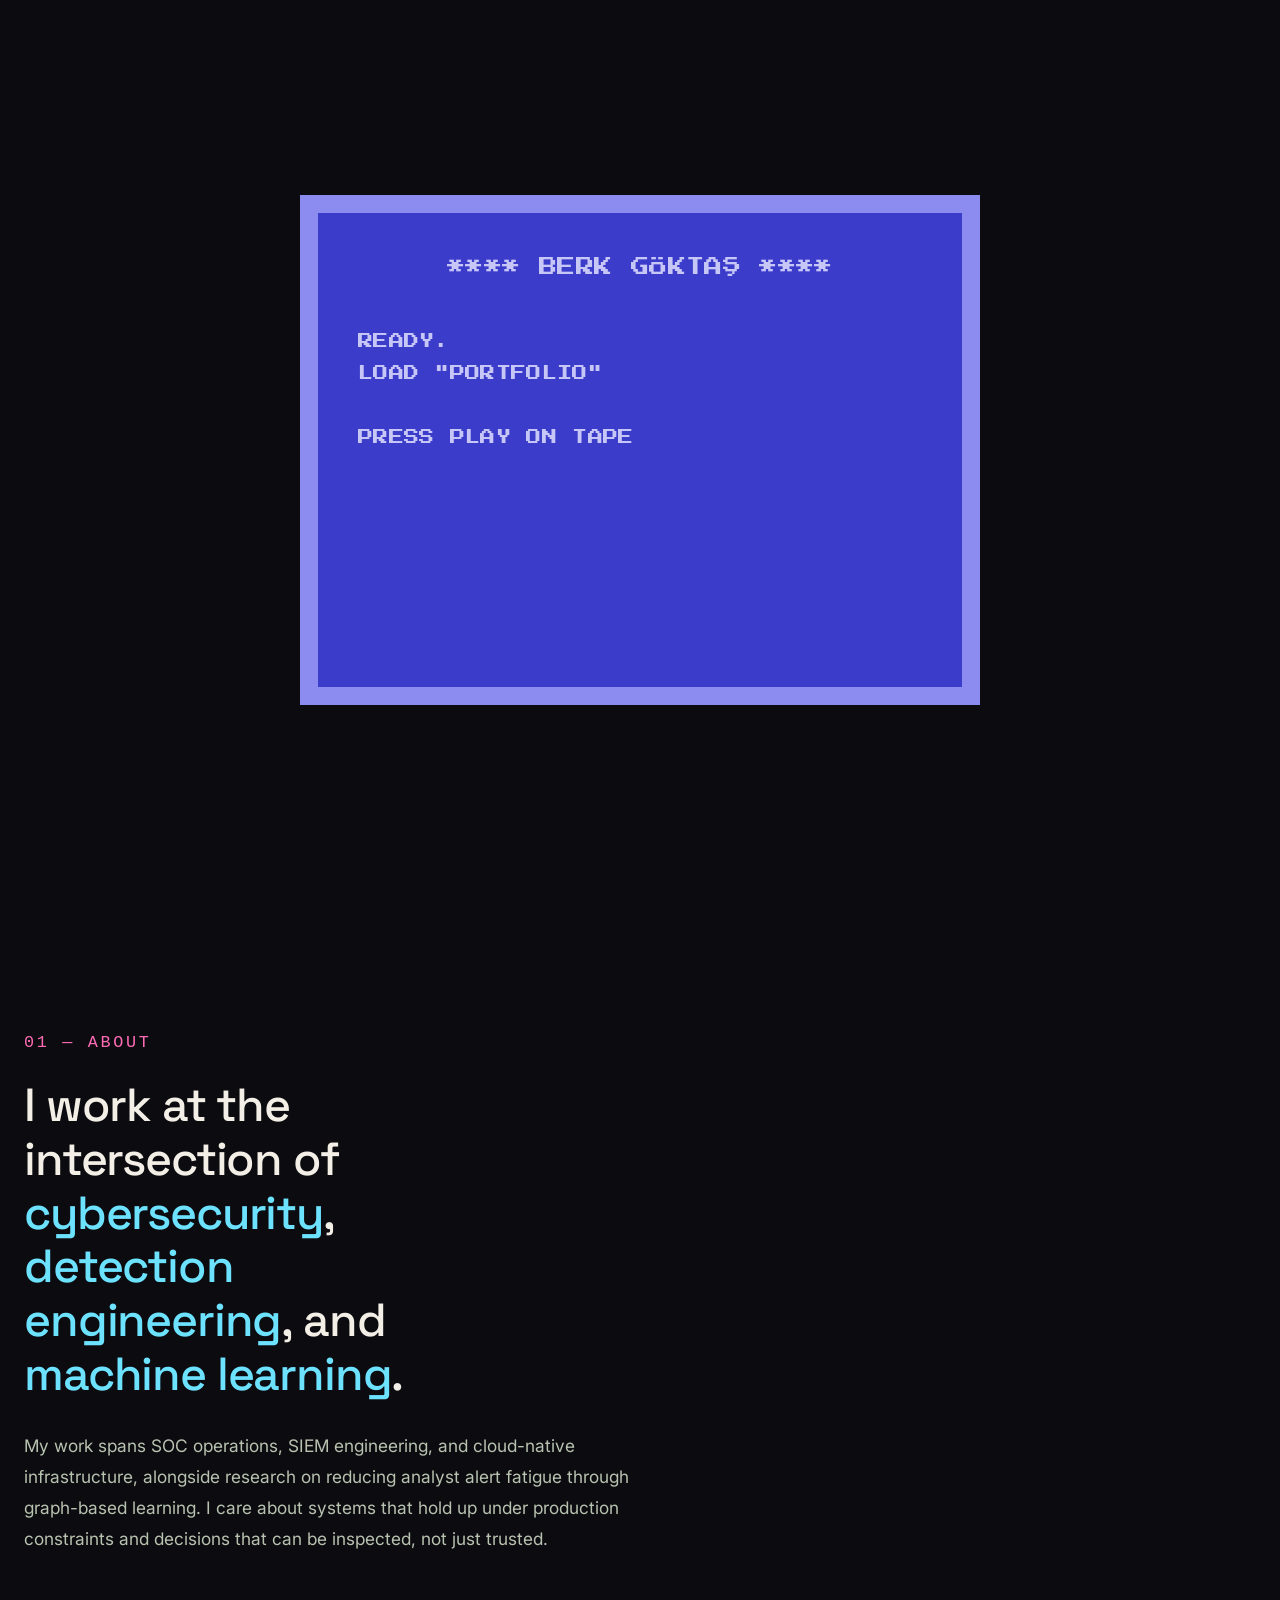
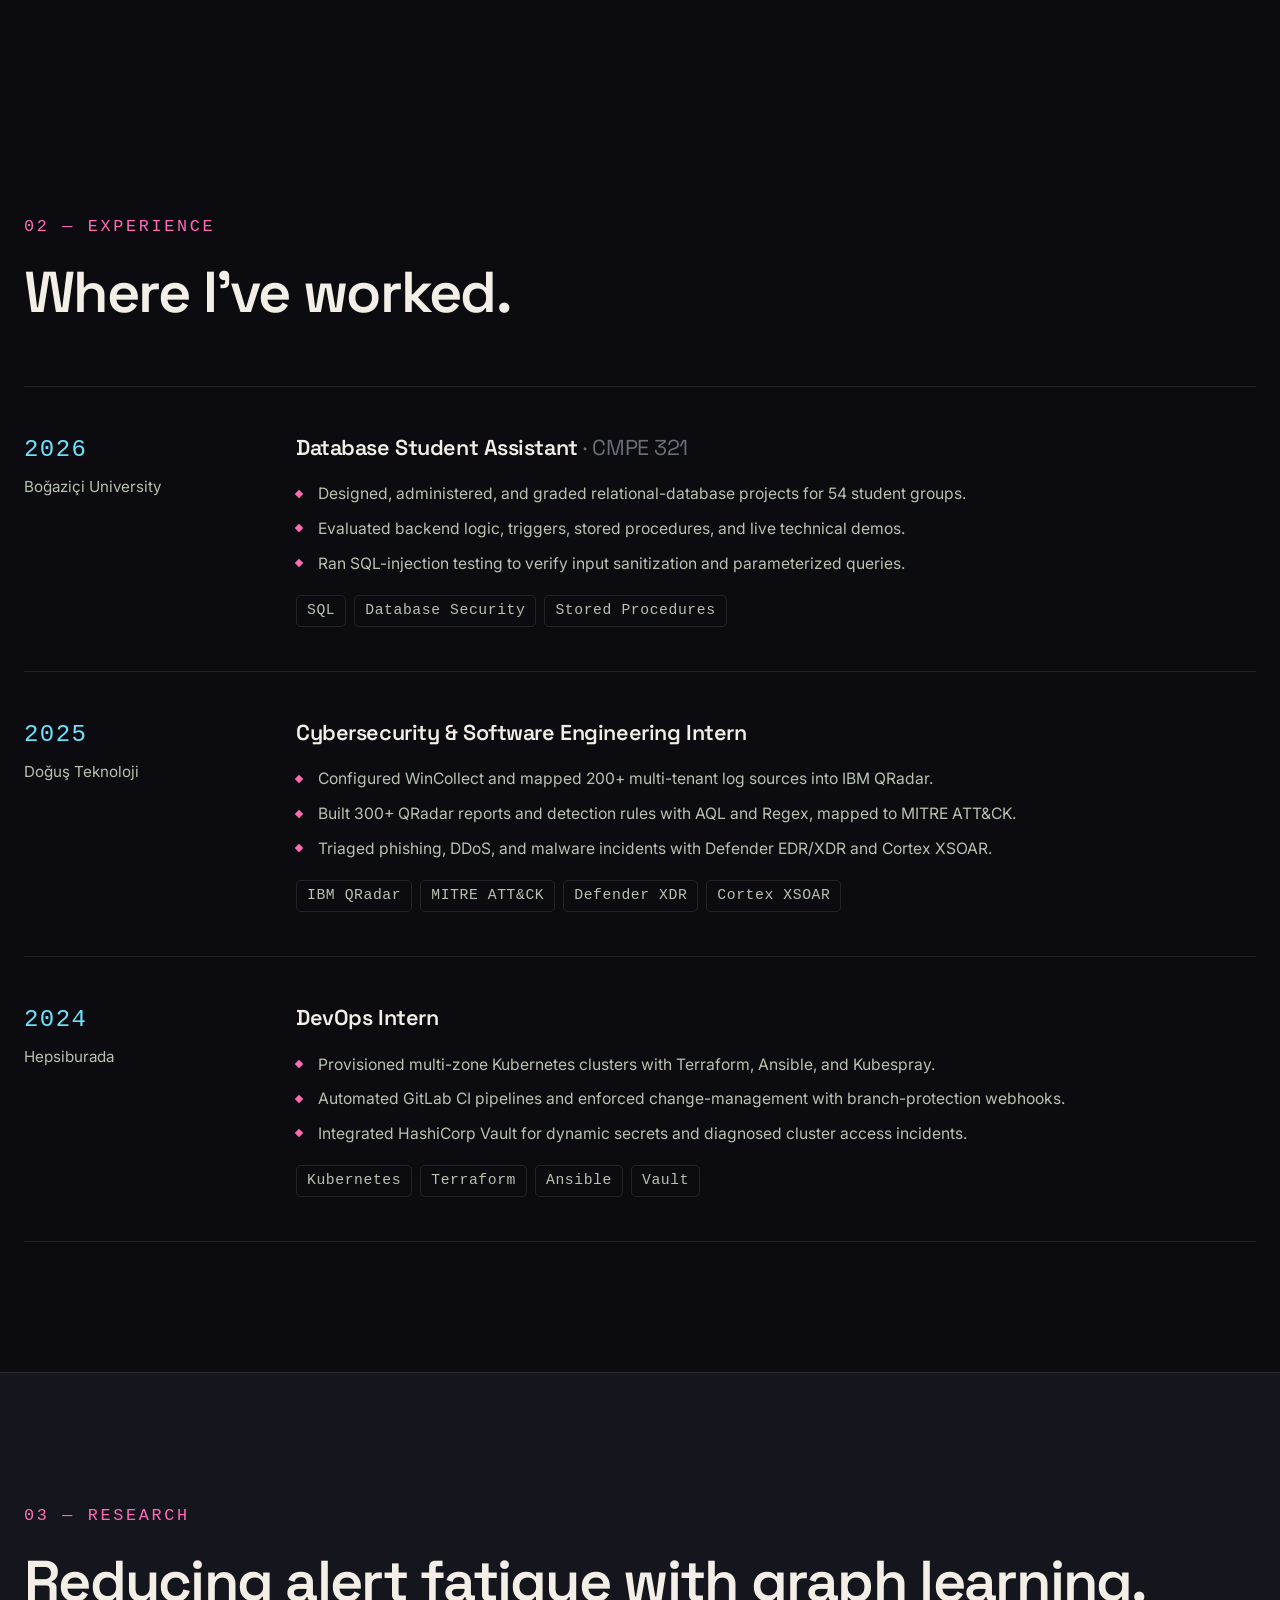
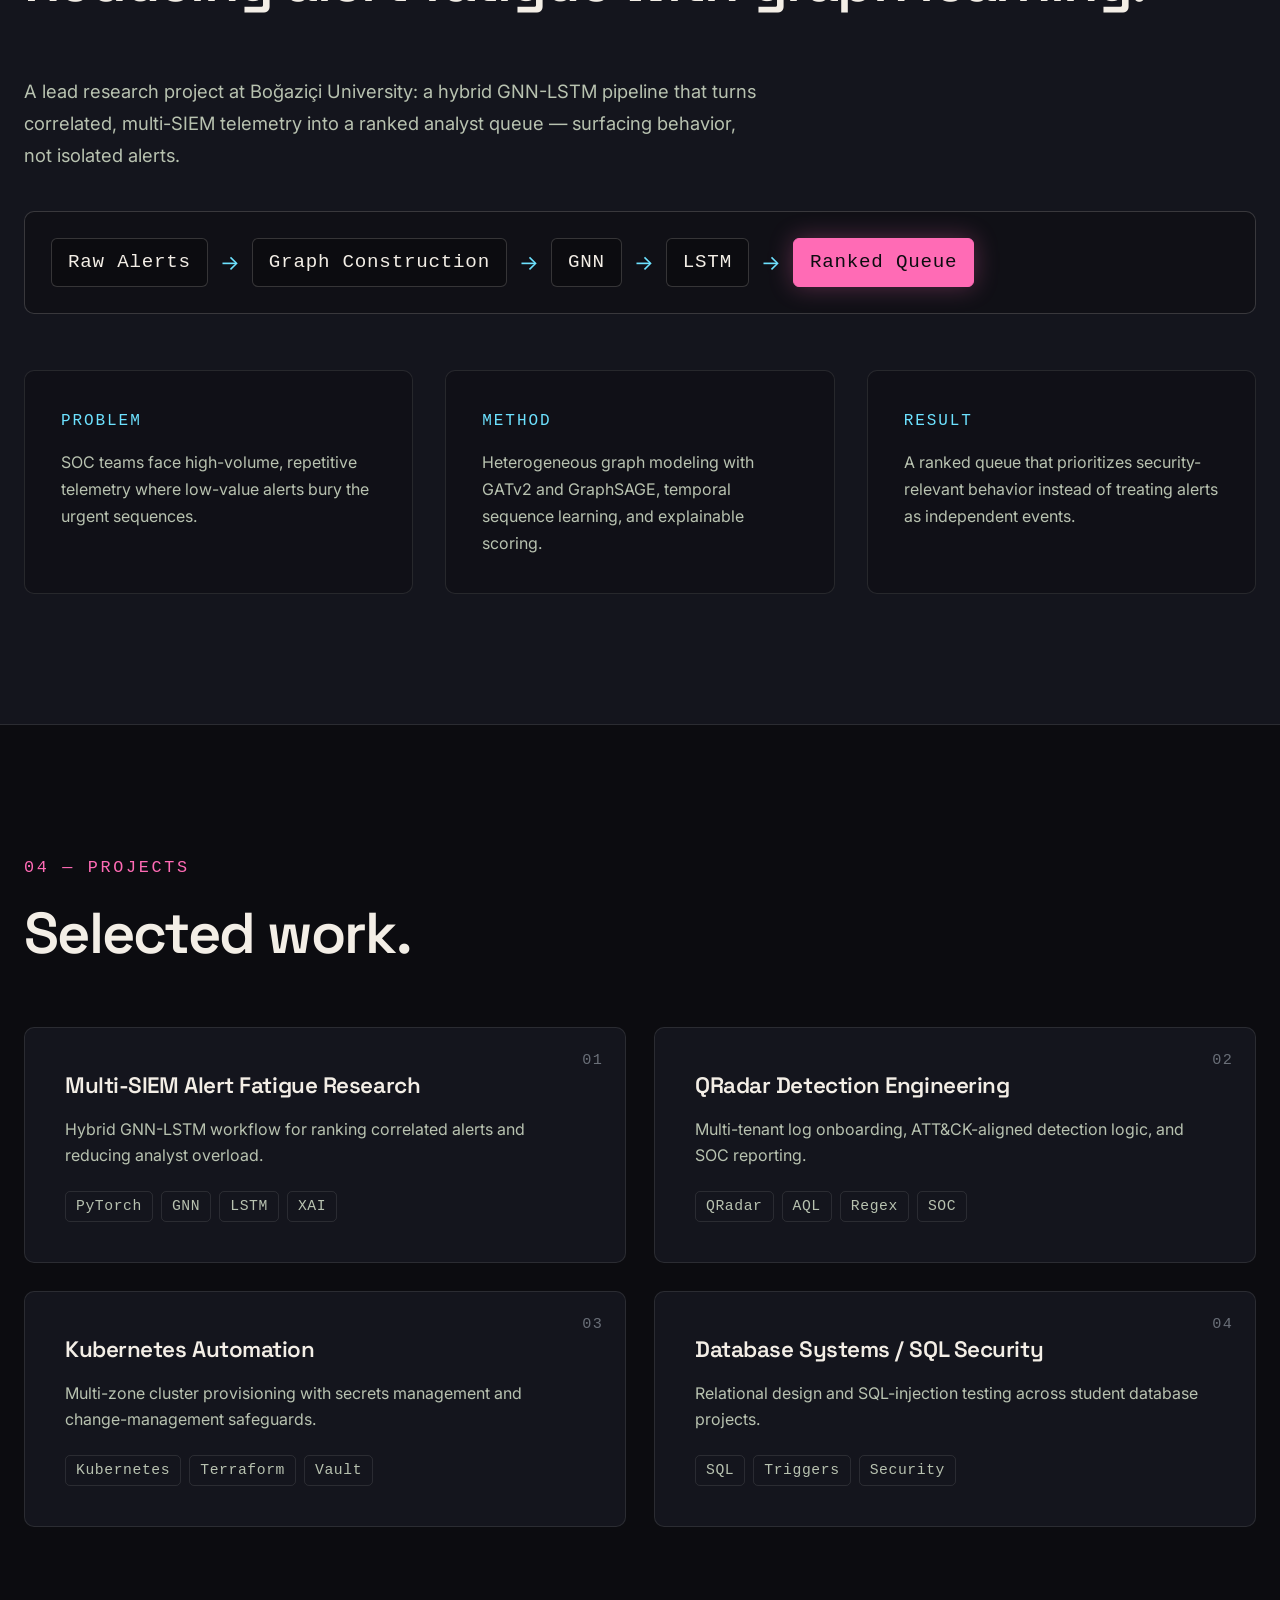
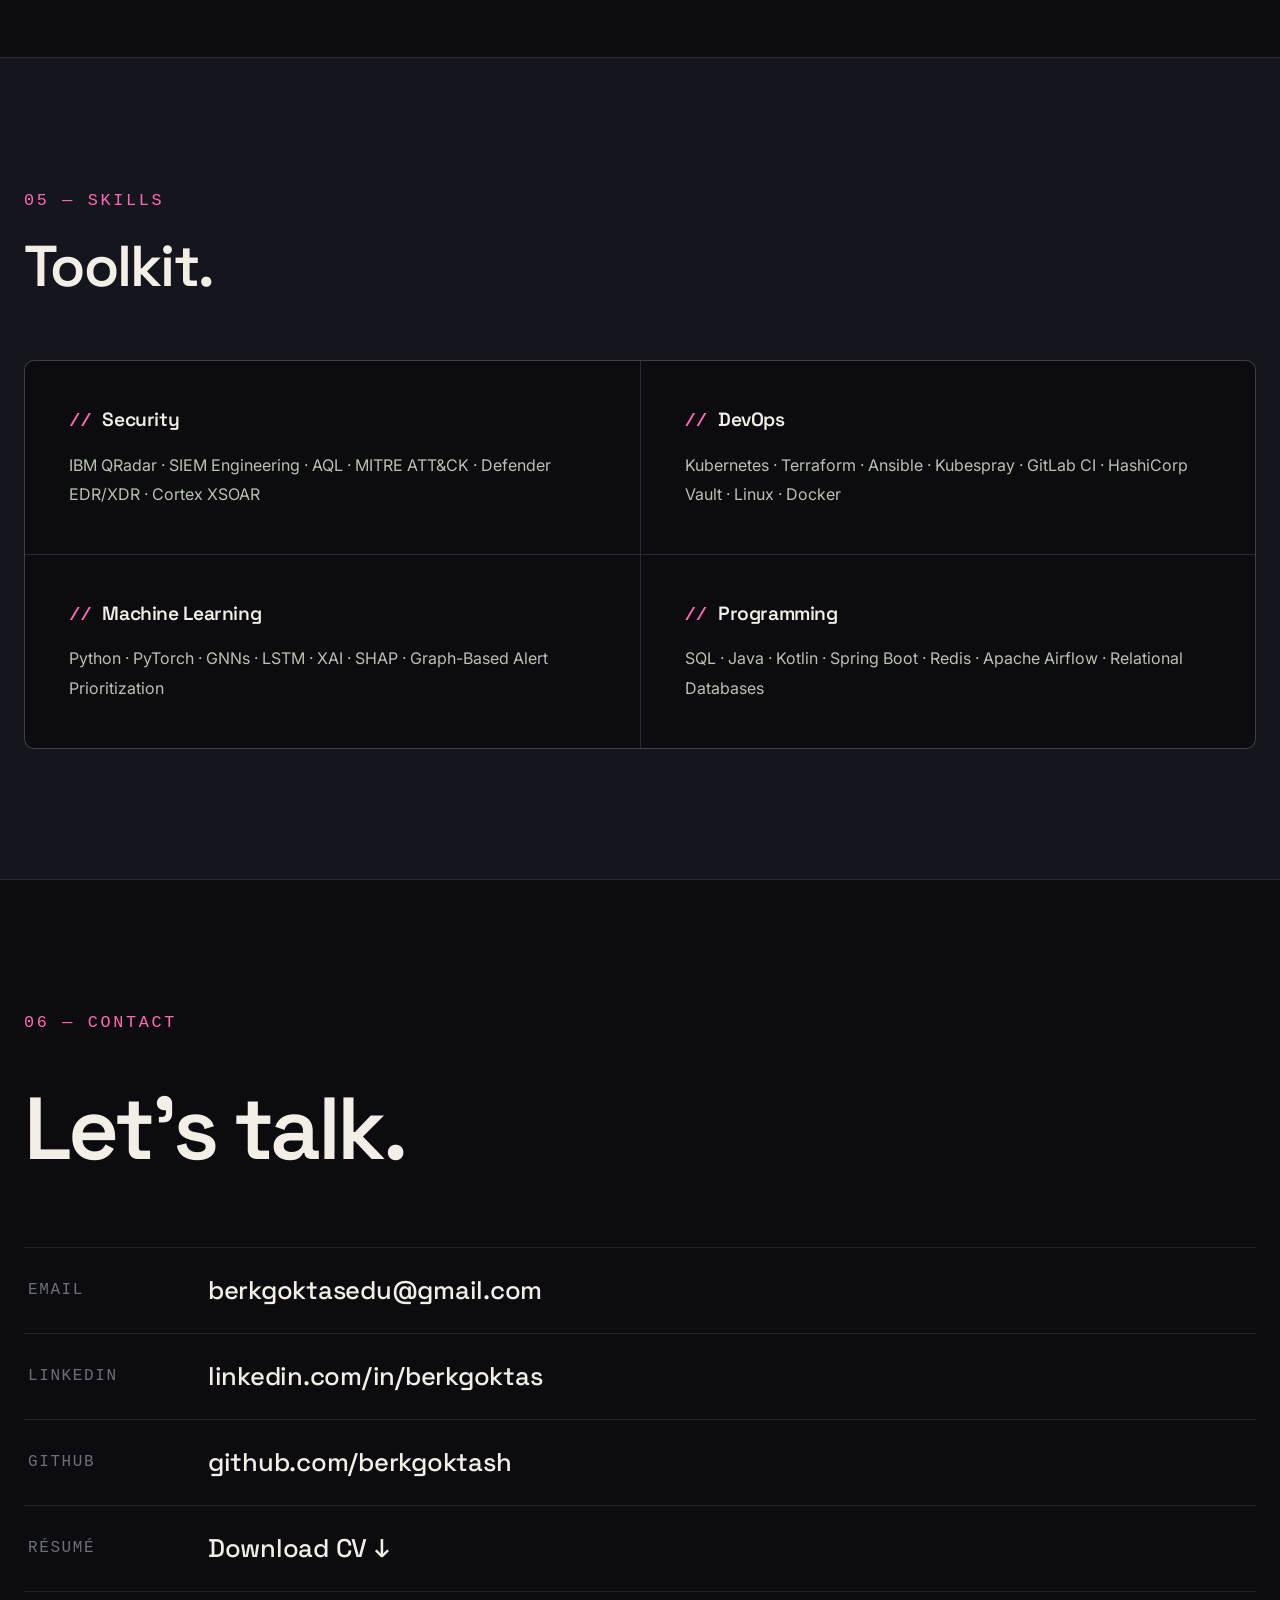
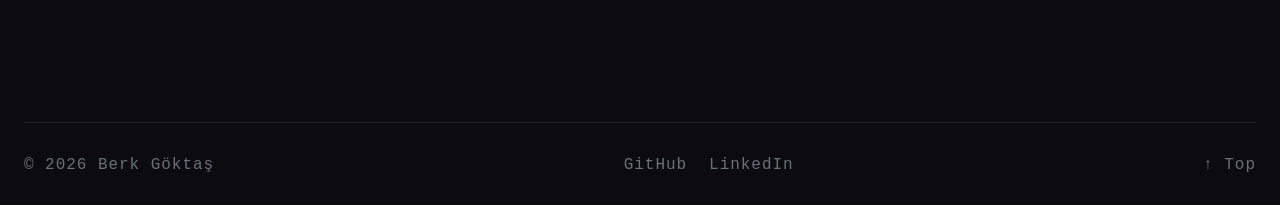
==== commit 75897295: "refinements" ====
--- a/docs/index.html
+++ b/docs/index.html
@@ -55,16 +55,16 @@
     <section class="hero" id="home" aria-labelledby="hero-title">
       <div class="hero-inner">
         <div class="hero-copy">
-          <p class="hero-tag"><span class="tag-cursor">&gt;</span> READY.</p>
+          <p class="hero-tag hero-enter"><span class="tag-cursor">&gt;</span> berkgoktas.com</p>
           <h1 id="hero-title" class="hero-name">
-            <span class="line line-1">BERK</span>
-            <span class="line line-2">GÖKTAŞ<span class="caret" aria-hidden="true"></span></span>
+            <span class="line line-1 hero-enter">BERK</span>
+            <span class="line line-2 hero-enter">GÖKTAŞ<span class="caret" aria-hidden="true"></span></span>
           </h1>
-          <p class="hero-role">Cybersecurity Engineer <span class="slash">/</span> Applied ML Researcher</p>
-          <p class="hero-sub">Boğaziçi University</p>
-        </div>
-
-        <figure class="hero-portrait">
+          <p class="hero-role hero-enter">Cybersecurity Engineer <span class="slash">/</span> Applied ML Researcher</p>
+          <p class="hero-sub hero-enter">Boğaziçi University</p>
+        </div>
+
+        <figure class="hero-portrait hero-enter">
           <div class="portrait-frame">
             <img src="assets/portrait.jpg" alt="Portrait of Berk Göktaş"
                  onerror="this.style.display='none';this.parentElement.classList.add('no-image')">
@@ -76,7 +76,7 @@
         </figure>
       </div>
 
-      <a class="scroll-cue" href="#about" aria-label="Scroll to about">
+      <a class="scroll-cue hero-enter" href="#about" aria-label="Scroll to about">
         <span>SCROLL</span>
         <span class="scroll-line" aria-hidden="true"></span>
       </a>
@@ -205,21 +205,25 @@
 
         <div class="project-grid">
           <article class="project-card reveal">
+            <span class="card-num" aria-hidden="true">01</span>
             <h3>Multi-SIEM Alert Fatigue Research</h3>
             <p>Hybrid GNN-LSTM workflow for ranking correlated alerts and reducing analyst overload.</p>
             <div class="tags"><span>PyTorch</span><span>GNN</span><span>LSTM</span><span>XAI</span></div>
           </article>
           <article class="project-card reveal">
+            <span class="card-num" aria-hidden="true">02</span>
             <h3>QRadar Detection Engineering</h3>
             <p>Multi-tenant log onboarding, ATT&amp;CK-aligned detection logic, and SOC reporting.</p>
             <div class="tags"><span>QRadar</span><span>AQL</span><span>Regex</span><span>SOC</span></div>
           </article>
           <article class="project-card reveal">
+            <span class="card-num" aria-hidden="true">03</span>
             <h3>Kubernetes Automation</h3>
             <p>Multi-zone cluster provisioning with secrets management and change-management safeguards.</p>
             <div class="tags"><span>Kubernetes</span><span>Terraform</span><span>Vault</span></div>
           </article>
           <article class="project-card reveal">
+            <span class="card-num" aria-hidden="true">04</span>
             <h3>Database Systems / SQL Security</h3>
             <p>Relational design and SQL-injection testing across student database projects.</p>
             <div class="tags"><span>SQL</span><span>Triggers</span><span>Security</span></div>
@@ -272,7 +276,11 @@
 
   <footer class="footer">
     <span>© 2026 Berk Göktaş</span>
-    <a href="#top">Back to top ↑</a>
+    <div class="footer-links">
+      <a href="https://github.com/berkgoktash" target="_blank" rel="noreferrer">GitHub</a>
+      <a href="https://linkedin.com/in/berkgoktas" target="_blank" rel="noreferrer">LinkedIn</a>
+    </div>
+    <a href="#top">↑ Top</a>
   </footer>
 
   <script src="script.js"></script>
--- a/docs/styles.css
+++ b/docs/styles.css
@@ -61,7 +61,7 @@
   background-image: url("data:image/svg+xml,%3Csvg viewBox='0 0 180 180' xmlns='http://www.w3.org/2000/svg'%3E%3Cfilter id='n'%3E%3CfeTurbulence type='fractalNoise' baseFrequency='.7' numOctaves='4' stitchTiles='stitch'/%3E%3C/filter%3E%3Crect width='100%25' height='100%25' filter='url(%23n)'/%3E%3C/svg%3E");
 }
 .scanlines {
-  position: fixed; inset: 0; pointer-events: none; z-index: 2; opacity: 0.4;
+  position: fixed; inset: 0; pointer-events: none; z-index: 2; opacity: 0.22;
   background: repeating-linear-gradient(
     to bottom,
     transparent 0,
@@ -77,7 +77,7 @@
    ============================================================ */
 .boot {
   position: fixed; inset: 0; z-index: 9999;
-  background: #8c8cf0;
+  background: var(--bg);
   display: grid; place-items: center;
   transition: opacity 0.5s ease, visibility 0.5s ease;
 }
@@ -114,6 +114,17 @@
 .boot-text .blink { animation: blink 0.8s steps(1) infinite; }
 
 @keyframes blink { 50% { opacity: 0; } }
+@keyframes scrollFlow {
+  0%   { background-position: 0 -100%; }
+  100% { background-position: 0 200%; }
+}
+
+/* hero entrance */
+.hero-enter {
+  opacity: 0; transform: translateY(18px);
+  transition: opacity 0.65s var(--ease), transform 0.65s var(--ease);
+}
+.hero-enter.in { opacity: 1; transform: none; }
 
 /* ============================================================
    Header / nav
@@ -148,6 +159,7 @@
 }
 .nav-links a:hover, .nav-links a.active { color: var(--text); }
 .nav-links a:hover::after, .nav-links a.active::after { right: 0; }
+.nav-links a.active::after { background: var(--cyan); }
 .nav-cv {
   border: 1px solid var(--line-2); border-radius: 999px; padding: 7px 16px;
   color: var(--text) !important;
@@ -244,12 +256,17 @@
 
 /* scroll cue */
 .scroll-cue {
-  position: absolute; left: 50%; bottom: 30px; transform: translateX(-50%);
+  position: absolute; left: 28%; bottom: 30px;
   display: flex; flex-direction: column; align-items: center; gap: 10px;
   text-decoration: none; color: var(--faint);
   font-family: var(--mono); font-size: 0.95rem; letter-spacing: 0.2em;
 }
-.scroll-line { width: 1px; height: 42px; background: linear-gradient(var(--pink), transparent); }
+.scroll-line {
+  width: 1px; height: 42px;
+  background: linear-gradient(var(--pink), transparent, var(--pink));
+  background-size: 1px 200%;
+  animation: scrollFlow 1.6s ease-in-out infinite;
+}
 .scroll-cue:hover { color: var(--pink); }
 
 /* ============================================================
@@ -263,7 +280,7 @@
 .section-title {
   font-family: var(--display); font-weight: 600;
   font-size: clamp(2.1rem, 5vw, 3.6rem); letter-spacing: -0.03em;
-  line-height: 1.02; margin: 0 0 56px;
+  line-height: 1.02; margin: 0 0 64px;
 }
 
 /* about */
@@ -281,10 +298,12 @@
 /* experience timeline */
 .timeline { display: grid; gap: 0; }
 .timeline-item {
-  display: grid; grid-template-columns: 220px 1fr; gap: 40px;
-  padding: 40px 0; border-top: 1px solid var(--line);
+  display: grid; grid-template-columns: 220px 1fr; gap: 52px;
+  padding: 44px 0; border-top: 1px solid var(--line);
 }
 .timeline-item:last-child { border-bottom: 1px solid var(--line); }
+.timeline-date { transition: color 0.25s ease; }
+.timeline-item:hover .timeline-date { color: var(--pink); }
 .timeline-meta { display: flex; flex-direction: column; gap: 6px; }
 .timeline-date {
   font-family: var(--mono); font-size: 1.5rem; letter-spacing: 0.06em;
@@ -318,7 +337,7 @@
 .research { background: var(--surface); border-top: 1px solid var(--line); border-bottom: 1px solid var(--line); }
 .research-intro {
   max-width: 62ch; color: var(--muted); font-size: 1.15rem; line-height: 1.75;
-  margin: -28px 0 50px;
+  margin: 0 0 40px;
 }
 .pipeline {
   display: flex; flex-wrap: wrap; align-items: center; gap: 12px;
@@ -337,9 +356,9 @@
 }
 .pipe-arrow { color: var(--cyan); font-size: 1.3rem; }
 
-.research-blocks { display: grid; grid-template-columns: repeat(3, 1fr); gap: 24px; }
+.research-blocks { display: grid; grid-template-columns: repeat(3, 1fr); gap: 32px; }
 .research-blocks article {
-  padding: 28px; border: 1px solid var(--line); border-radius: 10px;
+  padding: 36px; border: 1px solid var(--line); border-radius: 10px;
   background: color-mix(in srgb, var(--bg) 40%, transparent);
 }
 .block-label {
@@ -350,9 +369,9 @@
 .research-blocks p { margin: 0; color: var(--muted); font-size: 1rem; line-height: 1.7; }
 
 /* projects */
-.project-grid { display: grid; grid-template-columns: repeat(2, 1fr); gap: 20px; }
+.project-grid { display: grid; grid-template-columns: repeat(2, 1fr); gap: 28px; }
 .project-card {
-  padding: 32px; border: 1px solid var(--line); border-radius: 10px;
+  position: relative; padding: 40px; border: 1px solid var(--line); border-radius: 10px;
   background: var(--surface);
   transition: transform 0.3s var(--ease), border-color 0.3s ease, background 0.3s ease;
 }
@@ -360,6 +379,11 @@
   transform: translateY(-5px); border-color: color-mix(in srgb, var(--pink) 55%, var(--line));
   background: color-mix(in srgb, var(--pink) 5%, var(--surface));
 }
+.card-num {
+  position: absolute; top: 20px; right: 22px;
+  font-family: var(--mono); font-size: 0.95rem; letter-spacing: 0.08em;
+  color: var(--faint);
+}
 .project-card h3 {
   font-family: var(--display); font-weight: 600; font-size: 1.4rem;
   letter-spacing: -0.02em; margin: 0 0 12px;
@@ -369,7 +393,8 @@
 /* skills */
 .skills { background: var(--surface); border-top: 1px solid var(--line); border-bottom: 1px solid var(--line); }
 .skills-grid { display: grid; grid-template-columns: repeat(2, 1fr); gap: 1px; background: var(--line); border: 1px solid var(--line); border-radius: 10px; overflow: hidden; }
-.skills-grid article { background: var(--bg); padding: 34px; }
+.skills-grid article { background: var(--bg); padding: 44px; transition: background 0.3s ease; }
+.skills-grid article:hover { background: color-mix(in srgb, var(--cyan) 4%, var(--bg)); }
 .skills-grid h3 {
   font-family: var(--display); font-weight: 600; font-size: 1.2rem;
   letter-spacing: -0.02em; margin: 0 0 14px;
@@ -394,7 +419,9 @@
 .contact-links span {
   font-family: var(--mono); font-size: 1rem; letter-spacing: 0.1em;
   text-transform: uppercase; color: var(--faint);
-}
+  transition: color 0.2s ease;
+}
+.contact-links a:hover span { color: var(--pink); }
 .contact-links strong {
   font-family: var(--display); font-weight: 500;
   font-size: clamp(1.1rem, 3vw, 1.6rem); letter-spacing: -0.01em;
@@ -403,10 +430,11 @@
 /* footer */
 .footer {
   width: min(var(--maxw), calc(100% - 48px)); margin: 0 auto;
-  padding: 30px 0; display: flex; justify-content: space-between; gap: 20px;
+  padding: 30px 0; display: flex; align-items: center; justify-content: space-between; gap: 20px;
   border-top: 1px solid var(--line);
   font-family: var(--mono); font-size: 1rem; letter-spacing: 0.06em; color: var(--faint);
 }
+.footer-links { display: flex; gap: 22px; }
 .footer a { text-decoration: none; }
 .footer a:hover { color: var(--pink); }
 
@@ -439,6 +467,7 @@
 
   .hero-inner { grid-template-columns: 1fr; gap: 44px; }
   .hero-portrait { max-width: 360px; }
+  .scroll-cue { display: none; }
   .timeline-item { grid-template-columns: 1fr; gap: 16px; }
   .research-blocks { grid-template-columns: 1fr; }
   .project-grid, .skills-grid { grid-template-columns: 1fr; }
@@ -456,9 +485,21 @@
 /* ============================================================
    Reduced motion
    ============================================================ */
+/* toast */
+.toast {
+  position: fixed; bottom: 36px; left: 50%; transform: translateX(-50%) translateY(10px);
+  background: var(--surface); border: 1px solid var(--line-2); color: var(--text);
+  font-family: var(--mono); font-size: 0.95rem; letter-spacing: 0.06em;
+  padding: 10px 22px; border-radius: 999px; z-index: 200;
+  opacity: 0; transition: opacity 0.25s ease, transform 0.25s ease;
+  pointer-events: none;
+}
+.toast.show { opacity: 1; transform: translateX(-50%) translateY(0); }
+
 @media (prefers-reduced-motion: reduce) {
   html { scroll-behavior: auto; }
   .reveal { opacity: 1; transform: none; transition: none; }
-  .caret, .boot-text .blink { animation: none; }
+  .hero-enter { opacity: 1; transform: none; transition: none; }
+  .caret, .boot-text .blink, .scroll-line { animation: none; }
   .scanlines { display: none; }
 }
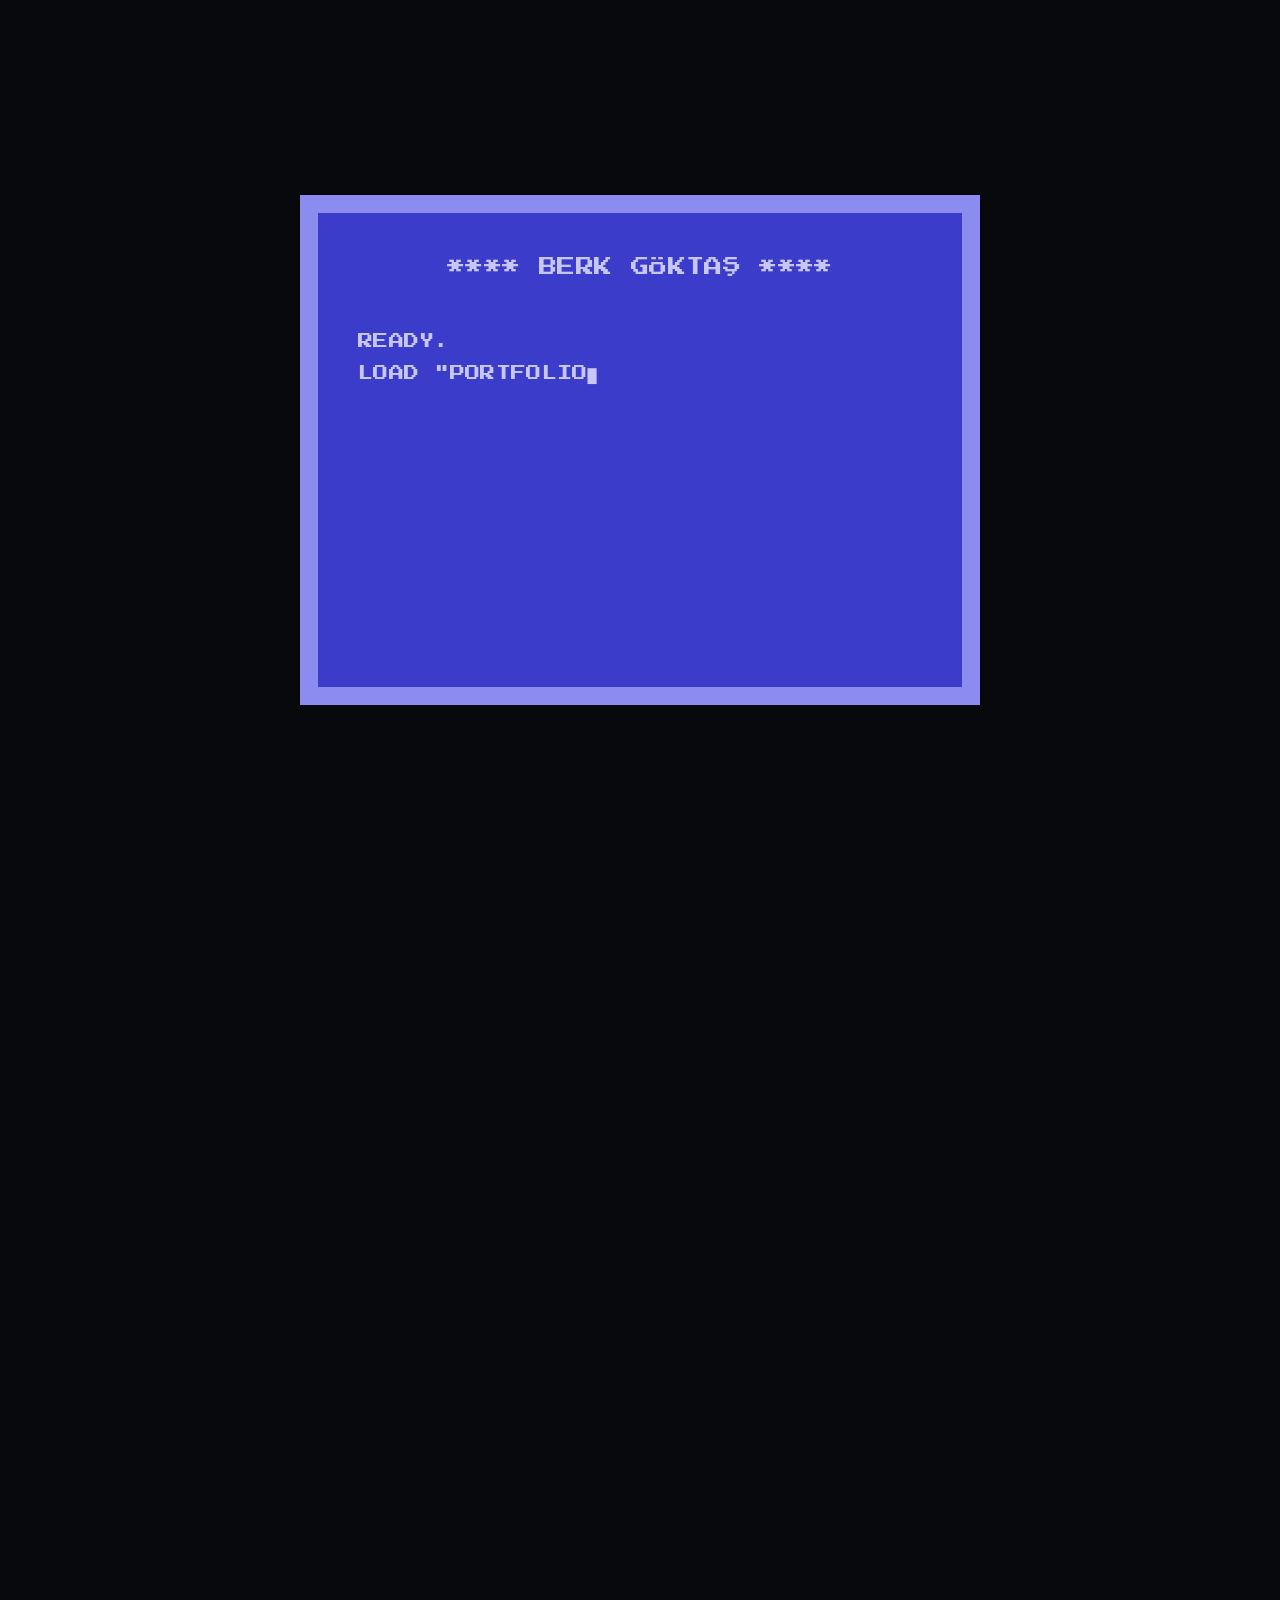
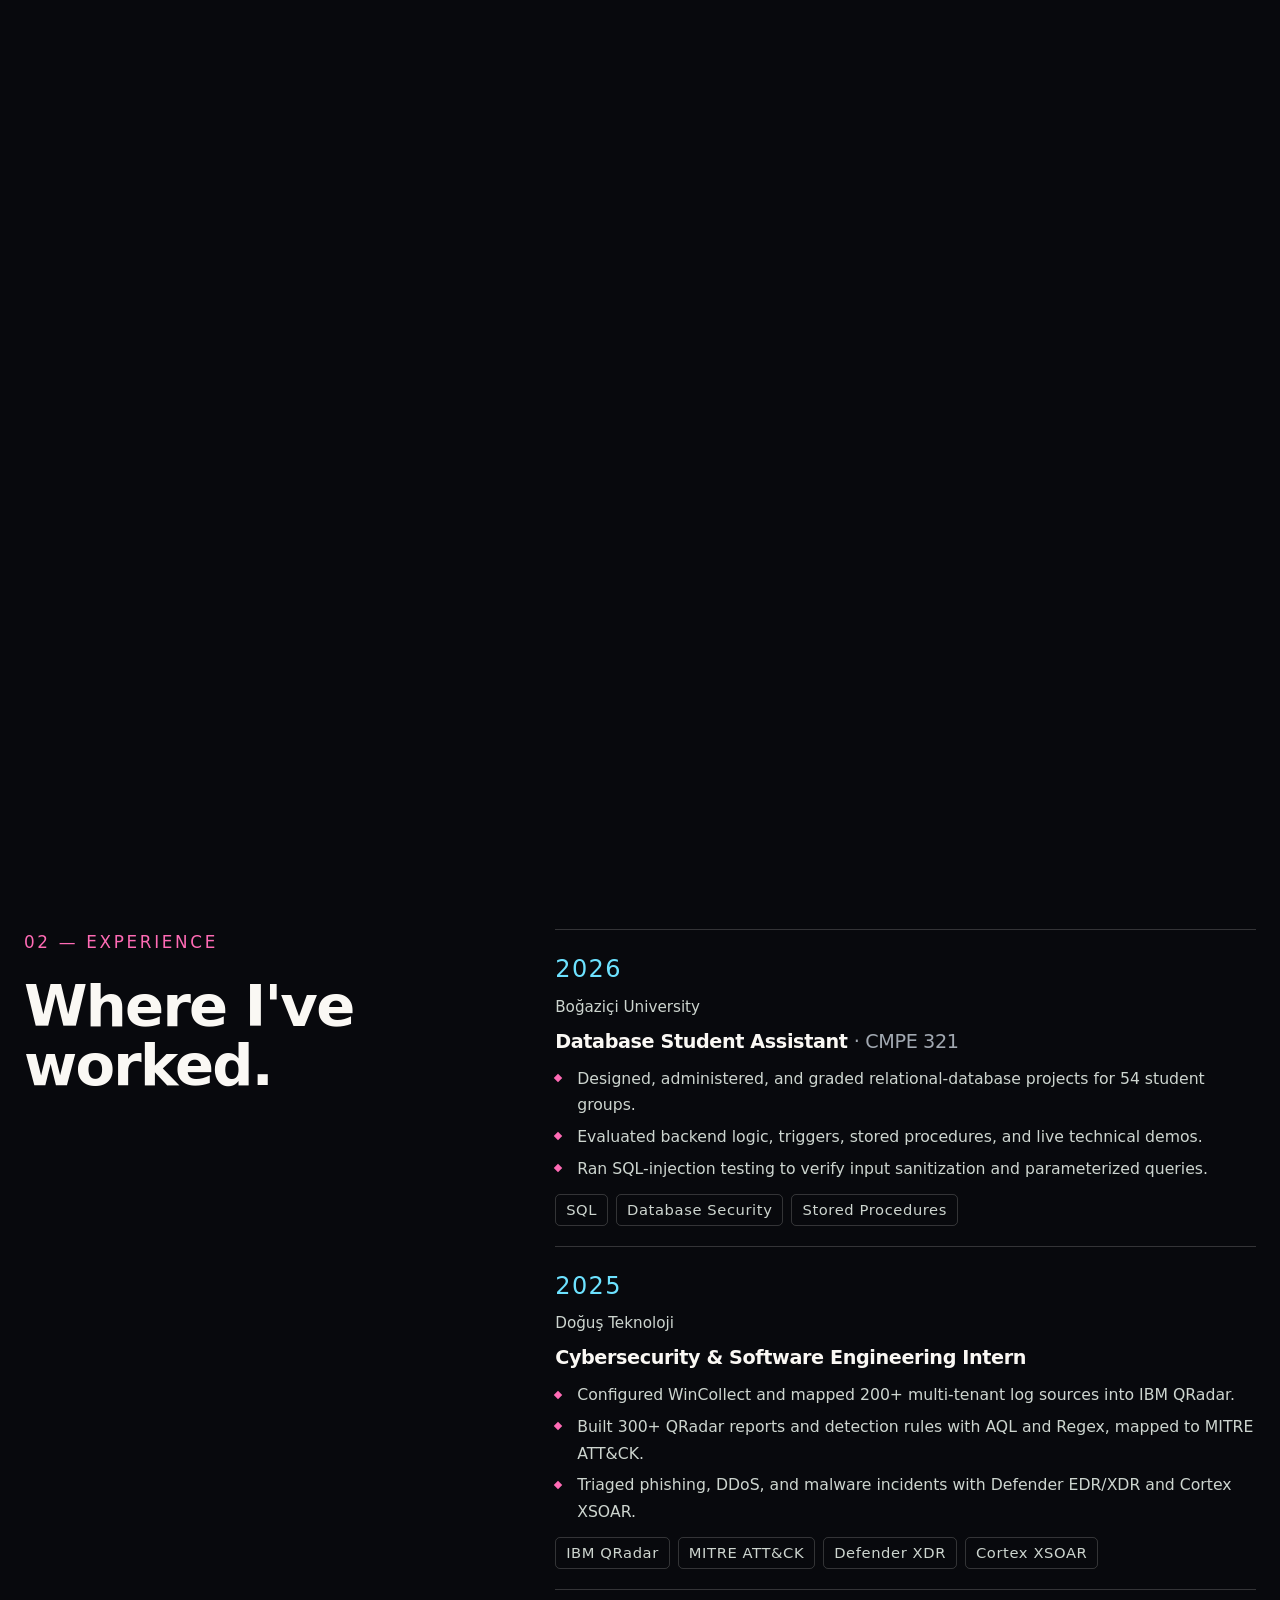
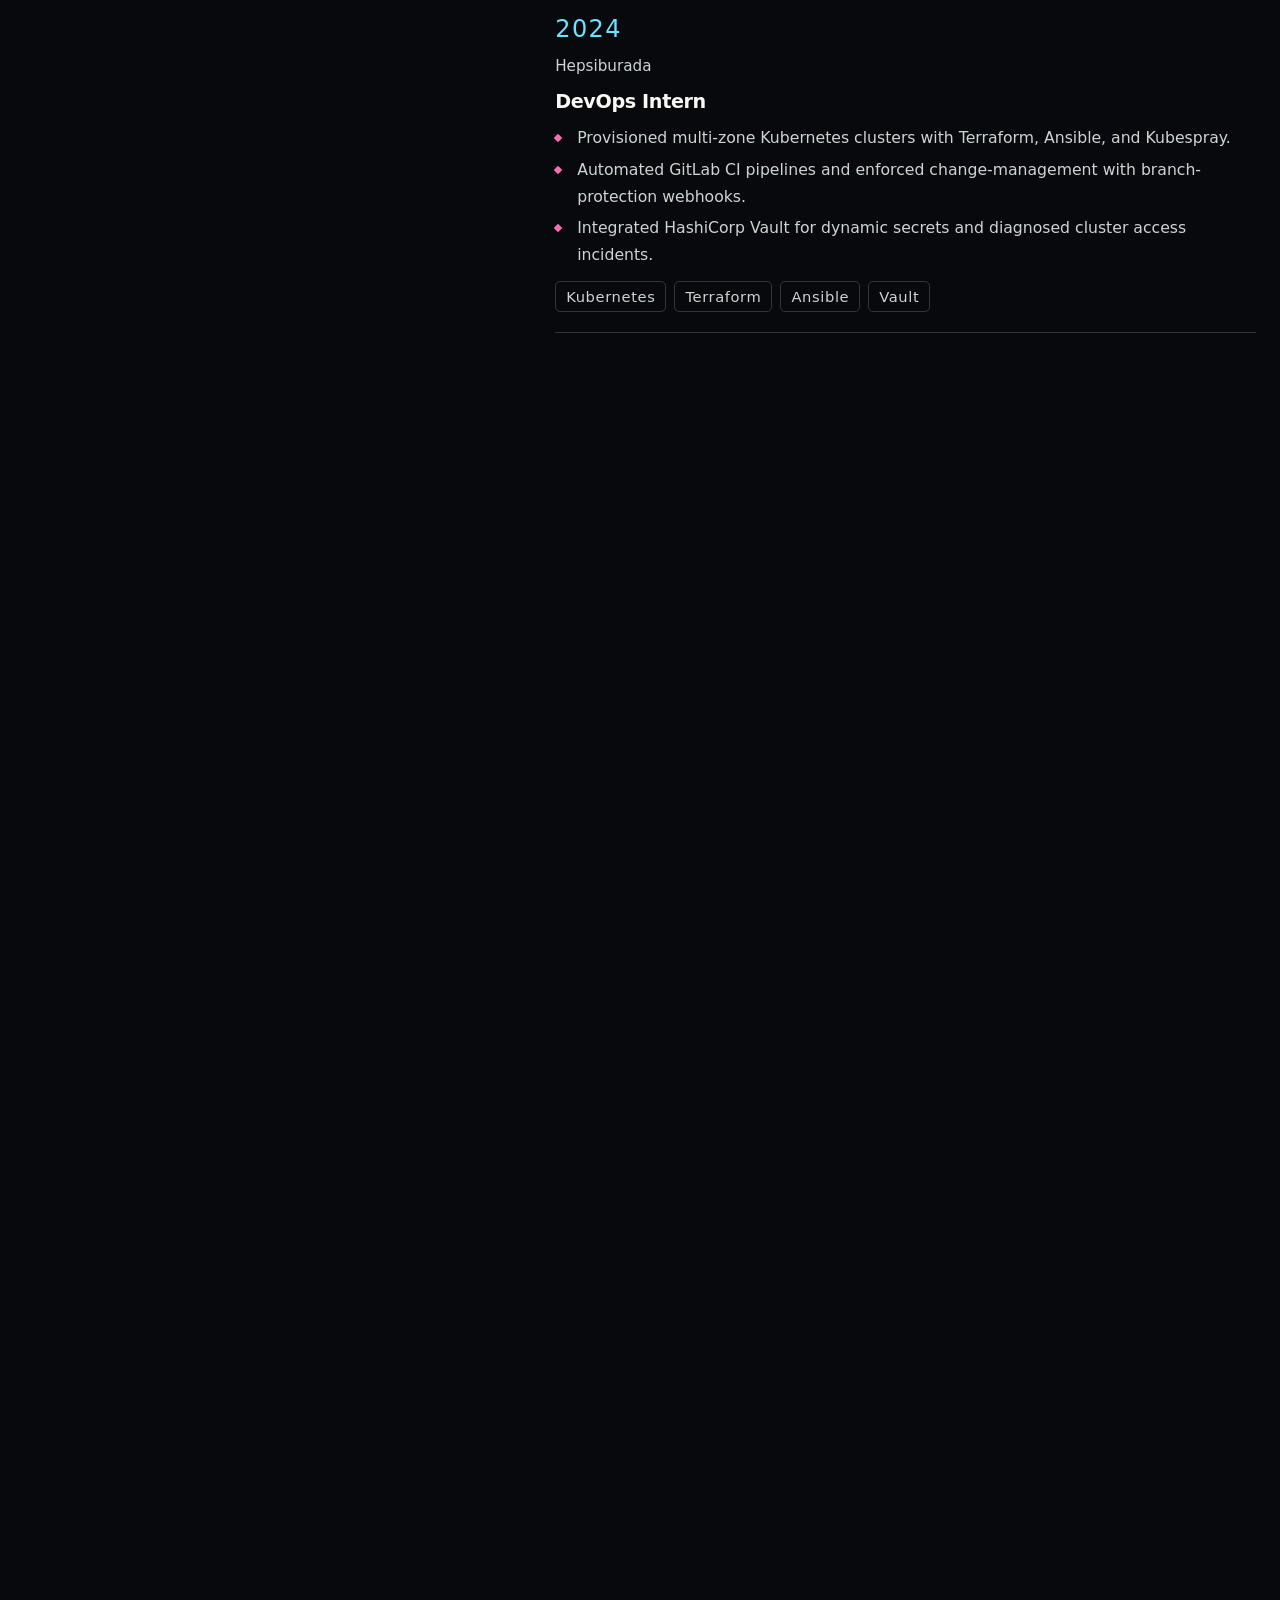
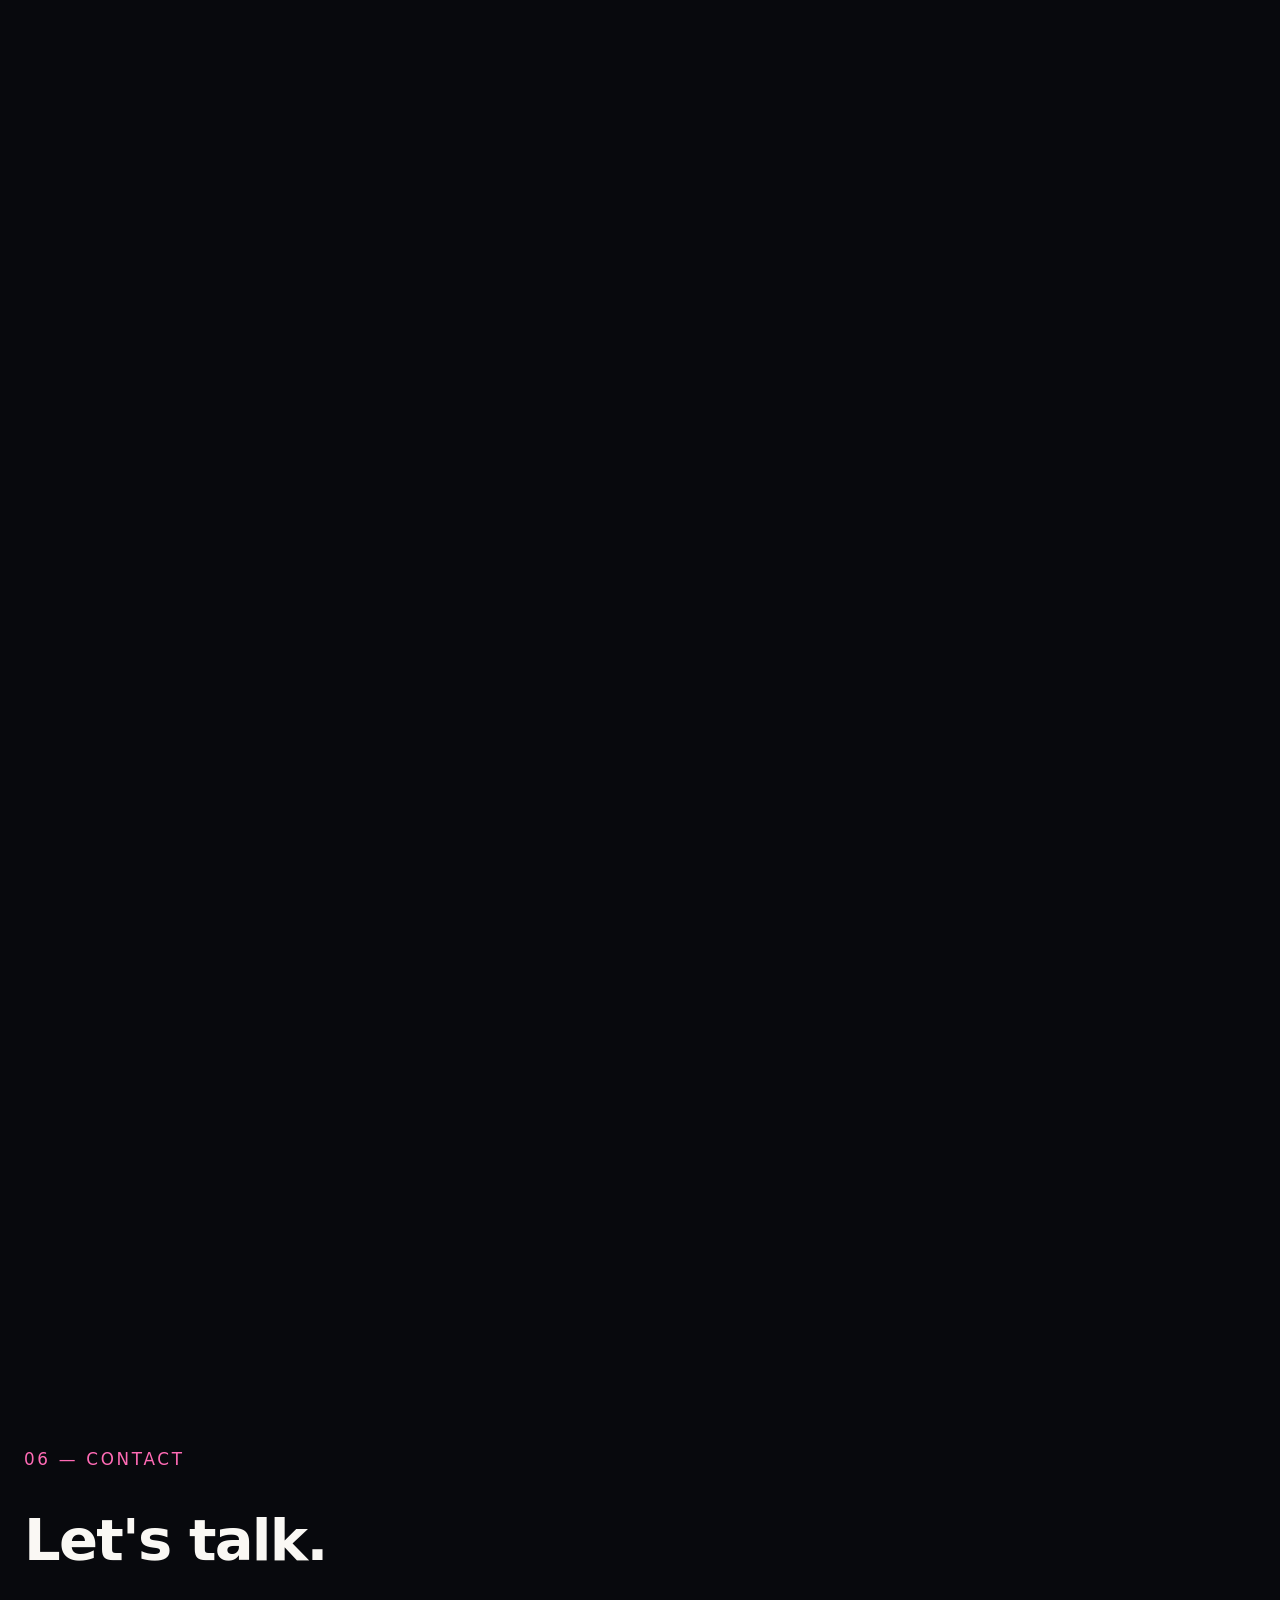
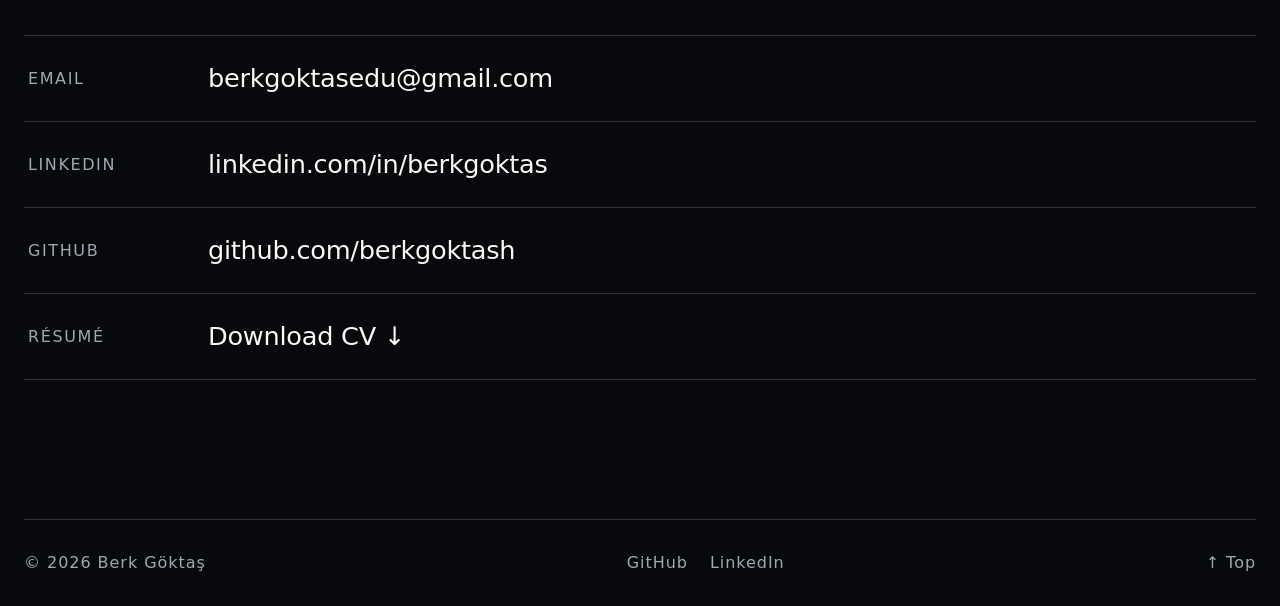
==== commit 1ddd60a2: "Footer arrives with the contact section Contact was pinned with an extra viewport of scroll hold, so" ====
--- a/docs/index.html
+++ b/docs/index.html
@@ -3,18 +3,18 @@
 <head>
   <meta charset="UTF-8">
   <meta name="viewport" content="width=device-width, initial-scale=1.0">
-  <meta name="description" content="Berk Göktaş — Cybersecurity Engineer and Applied Machine Learning Researcher. SOC, SIEM detection engineering, DevOps automation, and graph-based alert prioritization research.">
-  <meta name="keywords" content="Berk Göktaş, cybersecurity, SIEM, QRadar, SOC, GNN, LSTM, DevOps, Kubernetes, Terraform">
+  <meta name="description" content="Berk Göktaş — Cybersecurity Engineer focused on SOC operations, SIEM detection engineering, incident response, and secure infrastructure automation.">
+  <meta name="keywords" content="Berk Göktaş, cybersecurity engineer, SIEM, QRadar, SOC, detection engineering, incident response, DevOps, Kubernetes, Terraform">
   <meta name="author" content="Berk Göktaş">
   <meta name="theme-color" content="#0c0c10">
-  <meta property="og:title" content="Berk Göktaş | Cybersecurity & Applied ML">
-  <meta property="og:description" content="Cybersecurity engineering, SIEM detection, DevOps automation, and GNN-LSTM security research.">
+  <meta property="og:title" content="Berk Göktaş | Cybersecurity Engineer">
+  <meta property="og:description" content="SOC operations, SIEM detection engineering, incident response, and secure infrastructure automation.">
   <meta property="og:type" content="website">
   <meta property="og:locale" content="en_US">
-  <title>Berk Göktaş — Cybersecurity Engineer / Applied ML Researcher</title>
+  <title>Berk Göktaş — Cybersecurity Engineer</title>
   <link rel="preconnect" href="https://fonts.googleapis.com">
   <link rel="preconnect" href="https://fonts.gstatic.com" crossorigin>
-  <link href="https://fonts.googleapis.com/css2?family=Space+Grotesk:wght@400;500;600;700&family=Inter:wght@400;500;600&family=Press+Start+2P&display=swap" rel="stylesheet">
+  <link href="https://fonts.googleapis.com/css2?family=Google+Sans:wght@400;500;600;700&amp;family=Press+Start+2P&amp;display=swap" rel="stylesheet">
   <link rel="icon" href="assets/favicon.svg" type="image/svg+xml">
   <link rel="stylesheet" href="styles.css">
 </head>
@@ -33,46 +33,42 @@
   <div class="grain" aria-hidden="true"></div>
   <div class="scanlines" aria-hidden="true"></div>
 
-  <header class="site-header" id="top">
+  <header class="site-header">
     <nav class="nav" aria-label="Primary navigation">
-      <a class="brand" href="#top" aria-label="Berk Göktaş home">Berk Göktaş</a>
+      <a class="brand" href="#top" aria-label="berkgoktas.com home">berkgoktas.com</a>
       <button class="nav-toggle" aria-label="Open navigation" aria-expanded="false" aria-controls="nav-links">
         <span></span><span></span><span></span>
       </button>
       <div class="nav-links" id="nav-links">
         <a href="#about">About</a>
         <a href="#experience">Experience</a>
-        <a href="#research">Research</a>
-        <a href="#projects">Projects</a>
+        <a href="#approach">Work &amp; Skills</a>
         <a href="#contact">Contact</a>
         <a class="nav-cv" href="assets/Berk_Goktas_CV.pdf" download>CV</a>
       </div>
     </nav>
   </header>
 
-  <main>
+  <main id="top">
     <!-- HERO -->
     <section class="hero" id="home" aria-labelledby="hero-title">
       <div class="hero-inner">
         <div class="hero-copy">
-          <p class="hero-tag hero-enter"><span class="tag-cursor">&gt;</span> berkgoktas.com</p>
           <h1 id="hero-title" class="hero-name">
             <span class="line line-1 hero-enter">BERK</span>
             <span class="line line-2 hero-enter">GÖKTAŞ<span class="caret" aria-hidden="true"></span></span>
           </h1>
-          <p class="hero-role hero-enter">Cybersecurity Engineer <span class="slash">/</span> Applied ML Researcher</p>
+          <p class="hero-role hero-enter">Cybersecurity Engineer</p>
           <p class="hero-sub hero-enter">Boğaziçi University</p>
+          <p class="hero-summary hero-enter">Turning security signals into action.<br>Building systems that hold up.</p>
+          <div class="hero-actions hero-enter">
+            <a class="button button-primary" href="#projects">Explore my work <span aria-hidden="true">↗</span></a>
+            <a class="button button-quiet" href="#contact">Get in touch <span aria-hidden="true">→</span></a>
+          </div>
         </div>
 
         <figure class="hero-portrait hero-enter">
-          <div class="portrait-frame">
-            <img src="assets/portrait.jpg" alt="Portrait of Berk Göktaş"
-                 onerror="this.style.display='none';this.parentElement.classList.add('no-image')">
-            <span class="portrait-placeholder" aria-hidden="true">BG</span>
-            <span class="portrait-tape portrait-tape-1"></span>
-            <span class="portrait-tape portrait-tape-2"></span>
-          </div>
-          <figcaption>İstanbul, Türkiye</figcaption>
+          <img src="assets/portrait-cutout.png" alt="Portrait of Berk Göktaş">
         </figure>
       </div>
 
@@ -87,14 +83,13 @@
       <div class="container">
         <p class="section-index reveal">01 — About</p>
         <h2 id="about-title" class="about-lead reveal">
-          I work at the intersection of <em>cybersecurity</em>, <em>detection engineering</em>,
-          and <em>machine learning</em>.
+          I build <em>security detections</em>, investigate <em>threats</em>,
+          and strengthen the <em>infrastructure</em> behind them.
         </h2>
         <p class="about-body reveal">
-          My work spans SOC operations, SIEM engineering, and cloud-native infrastructure,
-          alongside research on reducing analyst alert fatigue through graph-based learning.
-          I care about systems that hold up under production constraints and decisions that
-          can be inspected, not just trusted.
+          My work spans SOC operations, SIEM engineering, incident triage, and cloud-native
+          infrastructure. I turn raw telemetry into actionable detections and build automation
+          that makes security operations more reliable and easier to investigate.
         </p>
       </div>
     </section>
@@ -157,41 +152,41 @@
       </div>
     </section>
 
-    <!-- RESEARCH -->
-    <section class="section research" id="research" aria-labelledby="research-title">
-      <div class="container">
-        <p class="section-index reveal">03 — Research</p>
-        <h2 id="research-title" class="section-title reveal">Reducing alert fatigue with graph learning.</h2>
+    <!-- APPROACH -->
+    <section class="section research" id="approach" aria-labelledby="approach-title">
+      <div class="container">
+        <p class="section-index reveal">03 — Approach</p>
+        <h2 id="approach-title" class="section-title reveal">From telemetry to action.</h2>
         <p class="research-intro reveal">
-          A lead research project at Boğaziçi University: a hybrid GNN-LSTM pipeline that turns
-          correlated, multi-SIEM telemetry into a ranked analyst queue — surfacing behavior,
-          not isolated alerts.
+          Effective security operations start with trustworthy log collection, useful detection
+          logic, and a clear path from an alert to an investigation. My experience covers that
+          workflow across QRadar, endpoint tooling, and response automation.
         </p>
 
-        <div class="pipeline reveal" role="img" aria-label="Pipeline: Raw alerts to Graph construction to GNN to LSTM to Ranked queue">
-          <span class="pipe-node">Raw Alerts</span>
-          <span class="pipe-arrow" aria-hidden="true">→</span>
-          <span class="pipe-node">Graph Construction</span>
-          <span class="pipe-arrow" aria-hidden="true">→</span>
-          <span class="pipe-node">GNN</span>
-          <span class="pipe-arrow" aria-hidden="true">→</span>
-          <span class="pipe-node">LSTM</span>
-          <span class="pipe-arrow" aria-hidden="true">→</span>
-          <span class="pipe-node accent">Ranked Queue</span>
+        <div class="pipeline reveal" role="img" aria-label="Security workflow: Log sources to SIEM correlation to Detection rules to Incident triage to Response">
+          <span class="pipe-node">Log Sources</span>
+          <span class="pipe-arrow" aria-hidden="true">→</span>
+          <span class="pipe-node">SIEM Correlation</span>
+          <span class="pipe-arrow" aria-hidden="true">→</span>
+          <span class="pipe-node">Detection Rules</span>
+          <span class="pipe-arrow" aria-hidden="true">→</span>
+          <span class="pipe-node">Incident Triage</span>
+          <span class="pipe-arrow" aria-hidden="true">→</span>
+          <span class="pipe-node accent">Response</span>
         </div>
 
         <div class="research-blocks">
           <article class="reveal">
-            <span class="block-label">Problem</span>
-            <p>SOC teams face high-volume, repetitive telemetry where low-value alerts bury the urgent sequences.</p>
-          </article>
-          <article class="reveal">
-            <span class="block-label">Method</span>
-            <p>Heterogeneous graph modeling with GATv2 and GraphSAGE, temporal sequence learning, and explainable scoring.</p>
-          </article>
-          <article class="reveal">
-            <span class="block-label">Result</span>
-            <p>A ranked queue that prioritizes security-relevant behavior instead of treating alerts as independent events.</p>
+            <span class="block-label">Collect</span>
+            <p>Onboard and normalize log sources so analysts can trust the evidence behind each alert.</p>
+          </article>
+          <article class="reveal">
+            <span class="block-label">Detect</span>
+            <p>Write and tune QRadar rules and reports with AQL and Regex, aligned to MITRE ATT&amp;CK.</p>
+          </article>
+          <article class="reveal">
+            <span class="block-label">Respond</span>
+            <p>Investigate phishing, DDoS, and malware activity with endpoint and response tooling.</p>
           </article>
         </div>
       </div>
@@ -206,9 +201,9 @@
         <div class="project-grid">
           <article class="project-card reveal">
             <span class="card-num" aria-hidden="true">01</span>
-            <h3>Multi-SIEM Alert Fatigue Research</h3>
-            <p>Hybrid GNN-LSTM workflow for ranking correlated alerts and reducing analyst overload.</p>
-            <div class="tags"><span>PyTorch</span><span>GNN</span><span>LSTM</span><span>XAI</span></div>
+            <h3>Security Incident Triage</h3>
+            <p>Investigation of phishing, DDoS, and malware incidents using endpoint and response tooling.</p>
+            <div class="tags"><span>Defender XDR</span><span>Cortex XSOAR</span><span>SOC</span></div>
           </article>
           <article class="project-card reveal">
             <span class="card-num" aria-hidden="true">02</span>
@@ -248,8 +243,8 @@
             <p>Kubernetes · Terraform · Ansible · Kubespray · GitLab CI · HashiCorp Vault · Linux · Docker</p>
           </article>
           <article class="reveal">
-            <h3>Machine Learning</h3>
-            <p>Python · PyTorch · GNNs · LSTM · XAI · SHAP · Graph-Based Alert Prioritization</p>
+            <h3>Incident Response</h3>
+            <p>Phishing Triage · Malware Investigation · DDoS Analysis · Defender EDR/XDR · Cortex XSOAR</p>
           </article>
           <article class="reveal">
             <h3>Programming</h3>
--- a/docs/styles.css
+++ b/docs/styles.css
@@ -5,14 +5,14 @@
 
 :root {
   /* base */
-  --bg:        #0c0c10;
-  --bg-2:      #161821;
-  --surface:   #14151d;
-  --text:      #f3eee6;
-  --muted:     #b8c2b0;
-  --faint:     #6a6f78;
-  --line:      rgba(243, 238, 230, 0.10);
-  --line-2:    rgba(243, 238, 230, 0.18);
+  --bg:        #08090d;
+  --bg-2:      #13151d;
+  --surface:   #11141b;
+  --text:      #faf8f4;
+  --muted:     #cdd5cf;
+  --faint:     #a1a8b1;
+  --line:      rgba(250, 248, 244, 0.18);
+  --line-2:    rgba(250, 248, 244, 0.30);
 
   /* retro accents — pink primary, cyan secondary */
   --pink:   #ff6bb5;
@@ -20,12 +20,26 @@
   --violet: #8f7cff;
   --yellow: #ffd166;
 
-  --display: "Space Grotesk", system-ui, sans-serif;
-  --body:    "Inter", system-ui, sans-serif;
-  --mono:    "VT323", monospace;
+  --display: "Google Sans", system-ui, sans-serif;
+  --body:    "Google Sans", system-ui, sans-serif;
+  --mono:    "Google Sans", system-ui, sans-serif;
 
   --maxw: 1240px;
   --ease: cubic-bezier(0.22, 1, 0.36, 1);
+  /* Shared spacing, type, shape, and interaction tokens. */
+  --space-1: 8px;
+  --space-2: 16px;
+  --space-3: 24px;
+  --space-4: 32px;
+  --space-5: 48px;
+  --space-6: 64px;
+  --section-space: clamp(90px, 9vw, 130px);
+  --type-hero: clamp(3rem, 6.4vw, 5.6rem);
+  --radius-control: 999px;
+  --radius-panel: 10px;
+  --motion-fast: 220ms;
+  --motion-hover: 450ms;
+  --motion-reveal: 900ms;
 }
 
 * { box-sizing: border-box; }
@@ -57,16 +71,17 @@
 
 /* ---------- texture layers ---------- */
 .grain {
-  position: fixed; inset: 0; pointer-events: none; z-index: 1; opacity: 0.045;
+  position: fixed; inset: 0; pointer-events: none; z-index: 1; opacity: 0.08;
+  mix-blend-mode: multiply;
   background-image: url("data:image/svg+xml,%3Csvg viewBox='0 0 180 180' xmlns='http://www.w3.org/2000/svg'%3E%3Cfilter id='n'%3E%3CfeTurbulence type='fractalNoise' baseFrequency='.7' numOctaves='4' stitchTiles='stitch'/%3E%3C/filter%3E%3Crect width='100%25' height='100%25' filter='url(%23n)'/%3E%3C/svg%3E");
 }
 .scanlines {
-  position: fixed; inset: 0; pointer-events: none; z-index: 2; opacity: 0.22;
+  position: fixed; inset: 0; pointer-events: none; z-index: 2; opacity: 0.14;
   background: repeating-linear-gradient(
     to bottom,
     transparent 0,
     transparent 2px,
-    rgba(0, 0, 0, 0.22) 3px,
+    rgba(0, 0, 0, 0.18) 3px,
     transparent 4px
   );
   mix-blend-mode: multiply;
@@ -95,7 +110,7 @@
 }
 .boot-screen.hidden { opacity: 0; }
 .boot-header {
-  font-family: "Press Start 2P", var(--mono), monospace;
+  font-family: "Press Start 2P", monospace;
   font-size: clamp(0.8rem, 2vw, 1.15rem);
   color: #c7c7f7;
   text-align: center;
@@ -104,7 +119,7 @@
 }
 .boot-text {
   margin: 0;
-  font-family: "Press Start 2P", var(--mono), monospace;
+  font-family: "Press Start 2P", monospace;
   font-size: clamp(0.62rem, 1.5vw, 0.95rem);
   line-height: 2.1;
   color: #c7c7f7;
@@ -121,8 +136,8 @@
 
 /* hero entrance */
 .hero-enter {
-  opacity: 0; transform: translateY(18px);
-  transition: opacity 0.65s var(--ease), transform 0.65s var(--ease);
+  opacity: 0;
+  transition: opacity 0.9s var(--ease);
 }
 .hero-enter.in { opacity: 1; transform: none; }
 
@@ -138,6 +153,12 @@
   background: color-mix(in srgb, var(--bg) 82%, transparent);
   backdrop-filter: blur(14px);
   border-bottom-color: var(--line);
+}
+.site-header::after {
+  content: ""; position: absolute; bottom: -1px; left: 0;
+  width: 100%; height: 1px; pointer-events: none;
+  background: linear-gradient(90deg, var(--cyan), var(--pink));
+  transform: scaleX(var(--page-progress, 0)); transform-origin: left;
 }
 .nav {
   width: min(var(--maxw), calc(100% - 48px)); margin: 0 auto;
@@ -180,19 +201,13 @@
 .hero-inner {
   width: min(var(--maxw), calc(100% - 48px)); margin: 0 auto;
   display: grid; grid-template-columns: 1.15fr 0.85fr;
-  gap: 56px; align-items: center;
-}
-.hero-tag {
-  font-family: var(--mono); font-size: 1.25rem; letter-spacing: 0.1em;
-  color: var(--cyan); margin: 0 0 14px;
-}
-.hero-tag .tag-cursor { color: var(--pink); }
-
+  gap: var(--space-6); align-items: center;
+}
 .hero-name {
   font-family: var(--display); font-weight: 700;
-  font-size: clamp(3.6rem, 10.5vw, 8.8rem);
+  font-size: var(--type-hero);
   line-height: 1.08; letter-spacing: -0.03em;
-  margin: 0 0 26px; text-transform: uppercase;
+  margin: 0 0 var(--space-3); text-transform: uppercase;
 }
 .hero-name .line { display: block; }
 .hero-name .line-2 { color: var(--text); margin-top: 0.06em; }
@@ -212,48 +227,34 @@
   font-family: var(--mono); font-size: 1.15rem; letter-spacing: 0.06em;
   color: var(--muted); margin: 0; text-transform: uppercase;
 }
+.hero-summary {
+  margin: var(--space-3) 0 0; color: var(--faint);
+  font-size: 1rem; line-height: 1.75; max-width: 36ch;
+}
+.hero-actions { display: flex; flex-wrap: wrap; gap: var(--space-2); margin-top: var(--space-4); }
+.button {
+  display: inline-flex; align-items: center; justify-content: center; gap: var(--space-2);
+  min-height: 46px; padding: 10px 20px; border: 1px solid transparent;
+  border-radius: var(--radius-control); font-size: 0.9rem; font-weight: 500;
+  text-decoration: none;
+  transition: border-color var(--motion-hover) ease, box-shadow var(--motion-hover) ease,
+    background var(--motion-hover) ease, translate var(--motion-hover) var(--ease);
+}
+.button-primary { color: var(--text); background: var(--surface); border-color: var(--line-2); }
+.button-quiet { color: var(--muted); }
+.button span { transition: translate var(--motion-hover) var(--ease); }
+@media (hover: hover) and (pointer: fine) {
+  .button:hover { translate: 0 -2px; border-color: var(--cyan); box-shadow: 0 0 24px rgba(109, 226, 255, 0.12); }
+  .button:hover span { translate: 3px -2px; }
+}
 
 /* portrait */
 .hero-portrait { margin: 0; }
-.portrait-frame {
-  position: relative; aspect-ratio: 4 / 5; width: 100%;
-  border: 1px solid var(--line-2); border-radius: 4px; overflow: hidden;
-  background:
-    radial-gradient(120% 120% at 70% 0%, rgba(255, 107, 181, 0.18), transparent 55%),
-    radial-gradient(120% 120% at 0% 100%, rgba(109, 226, 255, 0.16), transparent 55%),
-    var(--bg-2);
-  box-shadow: 0 30px 90px rgba(0, 0, 0, 0.5);
-}
-.portrait-frame img {
-  position: absolute; inset: 0; width: 100%; height: 100%;
-  object-fit: cover; filter: contrast(1.05) saturate(1.05);
-}
-.portrait-placeholder {
-  position: absolute; inset: 0; display: none; place-items: center;
-  font-family: var(--display); font-weight: 700;
-  font-size: clamp(4rem, 12vw, 8rem); letter-spacing: -0.04em;
-  color: color-mix(in srgb, var(--text) 16%, transparent);
-}
-.portrait-frame.no-image .portrait-placeholder { display: grid; }
-.portrait-frame.no-image::after {
-  content: "DROP PORTRAIT → assets/portrait.jpg";
-  position: absolute; left: 0; right: 0; bottom: 14px; text-align: center;
-  font-family: var(--mono); font-size: 0.95rem; letter-spacing: 0.08em;
-  color: var(--faint);
-}
-/* faux tape corners — subtle retro flavor */
-.portrait-tape {
-  position: absolute; width: 64px; height: 20px;
-  background: color-mix(in srgb, var(--cyan) 30%, transparent);
-  border: 1px dashed var(--line-2);
-}
-.portrait-tape-1 { top: -8px; left: 24px; transform: rotate(-6deg); }
-.portrait-tape-2 { bottom: -8px; right: 24px; transform: rotate(-6deg); background: color-mix(in srgb, var(--pink) 28%, transparent); }
-.hero-portrait figcaption {
-  margin-top: 14px; font-family: var(--mono); font-size: 1rem;
-  letter-spacing: 0.1em; color: var(--faint); text-transform: uppercase;
-}
-
+.hero-portrait img {
+  display: block; width: 100%; height: auto;
+  -webkit-mask-image: linear-gradient(to bottom, #000 0%, #000 78%, transparent 100%);
+  mask-image: linear-gradient(to bottom, #000 0%, #000 78%, transparent 100%);
+}
 /* scroll cue */
 .scroll-cue {
   position: absolute; left: 28%; bottom: 30px;
@@ -272,7 +273,7 @@
 /* ============================================================
    Sections
    ============================================================ */
-.section { padding: 130px 0; }
+.section { padding: var(--section-space) 0; scroll-margin-top: 90px; }
 .section-index {
   font-family: var(--mono); font-size: 1.05rem; letter-spacing: 0.16em;
   color: var(--pink); text-transform: uppercase; margin: 0 0 22px;
@@ -405,7 +406,7 @@
 /* contact */
 .contact-title {
   font-family: var(--display); font-weight: 600;
-  font-size: clamp(2.6rem, 8vw, 5.5rem); letter-spacing: -0.04em;
+  font-size: clamp(2.1rem, 5vw, 3.6rem); letter-spacing: -0.03em;
   margin: 0 0 48px;
 }
 .contact-links { list-style: none; margin: 0; padding: 0; border-top: 1px solid var(--line); }
@@ -442,11 +443,11 @@
    Scroll reveal
    ============================================================ */
 .reveal {
-  opacity: 0; transform: translateY(28px);
-  transition: opacity 0.7s var(--ease), transform 0.7s var(--ease);
+  opacity: 1;
+  transition: transform var(--motion-hover) var(--ease),
+    border-color 0.45s ease, background 0.45s ease, box-shadow 0.5s ease;
 }
 .reveal.is-visible { opacity: 1; transform: none; }
-
 /* ============================================================
    Responsive
    ============================================================ */
@@ -496,10 +497,119 @@
 }
 .toast.show { opacity: 1; transform: translateX(-50%) translateY(0); }
 
+/* Lighting overlays never intercept links or change element dimensions. */
+.hover-light { position: relative; isolation: isolate; }
+.hover-light::after {
+  content: ""; position: absolute; inset: 0; border-radius: inherit;
+  pointer-events: none; opacity: 0; z-index: -1;
+  background: radial-gradient(350px circle at var(--light-x, 50%) var(--light-y, 50%),
+    rgba(109, 226, 255, 0.13), rgba(255, 107, 181, 0.05) 42%, transparent 72%);
+  transition: opacity 0.6s var(--ease);
+}
+.hover-light.light-active::after { opacity: 1; }
+.brand, .footer a {
+  transition: color 0.3s ease, text-shadow 0.45s ease;
+}
+.nav-links a {
+  transition: color 0.3s ease, text-shadow 0.45s ease, border-color 0.4s ease, box-shadow 0.45s ease;
+}
+.nav-links a::after { transition: right 0.5s var(--ease), box-shadow 0.4s ease; }
+.tags span, .pipe-node {
+  transition: translate 0.45s var(--ease), border-color 0.4s ease, box-shadow 0.45s ease;
+}
+.contact-links a {
+  transition: color 0.3s ease, background 0.45s ease;
+}
+.contact-links a:hover { padding-left: 4px; }
+.contact-links strong { transition: translate 0.5s var(--ease); }
+
+@media (hover: hover) and (pointer: fine) {
+  .project-card.is-visible:hover {
+    transform: translateY(-6px);
+    box-shadow: 0 14px 36px rgba(0, 0, 0, 0.25), 0 0 24px rgba(255, 107, 181, 0.08);
+  }
+  .research-blocks article:hover {
+    border-color: color-mix(in srgb, var(--cyan) 45%, var(--line));
+    box-shadow: 0 0 28px rgba(109, 226, 255, 0.07);
+  }
+  .brand:hover, .footer a:hover, .nav-links a:hover {
+    text-shadow: 0 0 18px rgba(109, 226, 255, 0.5);
+  }
+  .nav-links a:hover::after { box-shadow: 0 0 10px var(--pink); }
+  .nav-cv:hover { box-shadow: 0 0 22px rgba(255, 107, 181, 0.18); }
+  .tags span:hover, .pipe-node:hover {
+    translate: 0 -2px;
+    border-color: var(--cyan);
+    box-shadow: 0 0 16px rgba(109, 226, 255, 0.13);
+  }
+  .contact-links a:hover strong { translate: 8px 0; }
+}
+a:focus-visible, button:focus-visible {
+  outline: 2px solid var(--cyan); outline-offset: 5px;
+  box-shadow: 0 0 20px rgba(109, 226, 255, 0.18);
+}
+
 @media (prefers-reduced-motion: reduce) {
+  .button:hover, .button:hover span { translate: none; }
+  *, *::before, *::after { transition: none !important; animation: none !important; }
+  .hover-light::after { display: none; }
+  .project-card.is-visible:hover, .project-card:hover { transform: none; }
+  .tags span:hover, .pipe-node:hover, .contact-links a:hover strong { translate: none; }
   html { scroll-behavior: auto; }
   .reveal { opacity: 1; transform: none; transition: none; }
   .hero-enter { opacity: 1; transform: none; transition: none; }
   .caret, .boot-text .blink, .scroll-line { animation: none; }
   .scanlines { display: none; }
 }
+
+/* Chapters travel vertically; Work & Skills holds its related panels in one place. */
+.work-chapter { position: relative; scroll-margin-top: 90px; }
+.work-stage { opacity: var(--work-opacity, 1); }
+.reading-stage { opacity: var(--reading-opacity, 1); }
+.work-stage:focus-within, .reading-stage:focus-within { opacity: 1; }
+.work-chapter .section { background: var(--bg); border: 0; }
+.work-chapter .section-title { margin-bottom: var(--space-3); }
+.work-chapter .research-intro { margin-bottom: var(--space-3); }
+.work-chapter .pipeline { margin-bottom: var(--space-3); padding: 18px; }
+.work-chapter .research-blocks article, .work-chapter .project-card,
+.work-chapter .skills-grid article { padding: var(--space-3); }
+.work-chapter.has-stage { min-height: var(--chapter-height); }
+.has-stage .work-stage { position: sticky; top: var(--stage-top); display: grid; opacity: var(--work-opacity, 1); }
+.has-stage .work-stage:focus-within { opacity: 1; }
+.has-stage .work-stage > .section, .measure-stage .work-stage > .section {
+  grid-area: 1 / 1; padding: 0; min-width: 0;
+}
+.measure-stage .work-stage { display: grid; }
+.has-stage .work-stage > .section {
+  opacity: var(--chapter-opacity, 0); visibility: hidden; pointer-events: none;
+}
+.has-stage .work-stage > .chapter-active { visibility: visible; pointer-events: auto; }
+.has-stage .work-stage > .section:focus-within { opacity: 1; }
+.reading-chapter.has-reading-stage { min-height: var(--reading-height); padding: 0; }
+.has-reading-stage > .reading-stage {
+  position: sticky; top: var(--reading-top); opacity: var(--reading-opacity, 1);
+}
+.has-reading-stage > .reading-stage:focus-within { opacity: 1; }
+.final-chapter { min-height: var(--final-height, auto); display: flex; align-items: center; }
+.final-chapter > .container { opacity: var(--final-opacity, 1); }
+.final-chapter > .container:focus-within { opacity: 1; }
+.experience .timeline { overflow: visible; }
+@media (min-width: 921px) {
+  .experience .container { display: grid; grid-template-columns: 0.8fr 1.2fr; gap: var(--space-6); align-items: start; }
+  .experience-heading { position: static; }
+  .experience .timeline-item { grid-template-columns: 1fr; gap: 8px; padding: 20px 0; }
+  .experience .timeline-body h3 { margin-bottom: 8px; font-size: 1.2rem; }
+  .experience .timeline-body ul { margin-bottom: 12px; }
+  .experience .timeline-body li { margin: 5px 0; }
+}
+@media print {
+  .work-chapter.has-stage { min-height: 0; }
+  .has-stage .work-stage { display: block; position: static; opacity: 1 !important; }
+  .has-stage .work-stage > .section { visibility: visible; opacity: 1 !important; padding: 32px 0; }
+  .experience-heading { position: static; }
+  .experience .timeline { max-height: none; overflow: visible; }
+  .reading-chapter.has-reading-stage { min-height: 0; padding: 32px 0; }
+  .has-reading-stage > .reading-stage { position: static; opacity: 1 !important; }
+  .final-chapter { min-height: 0; display: block; }
+  .final-chapter > .container { opacity: 1 !important; }
+}
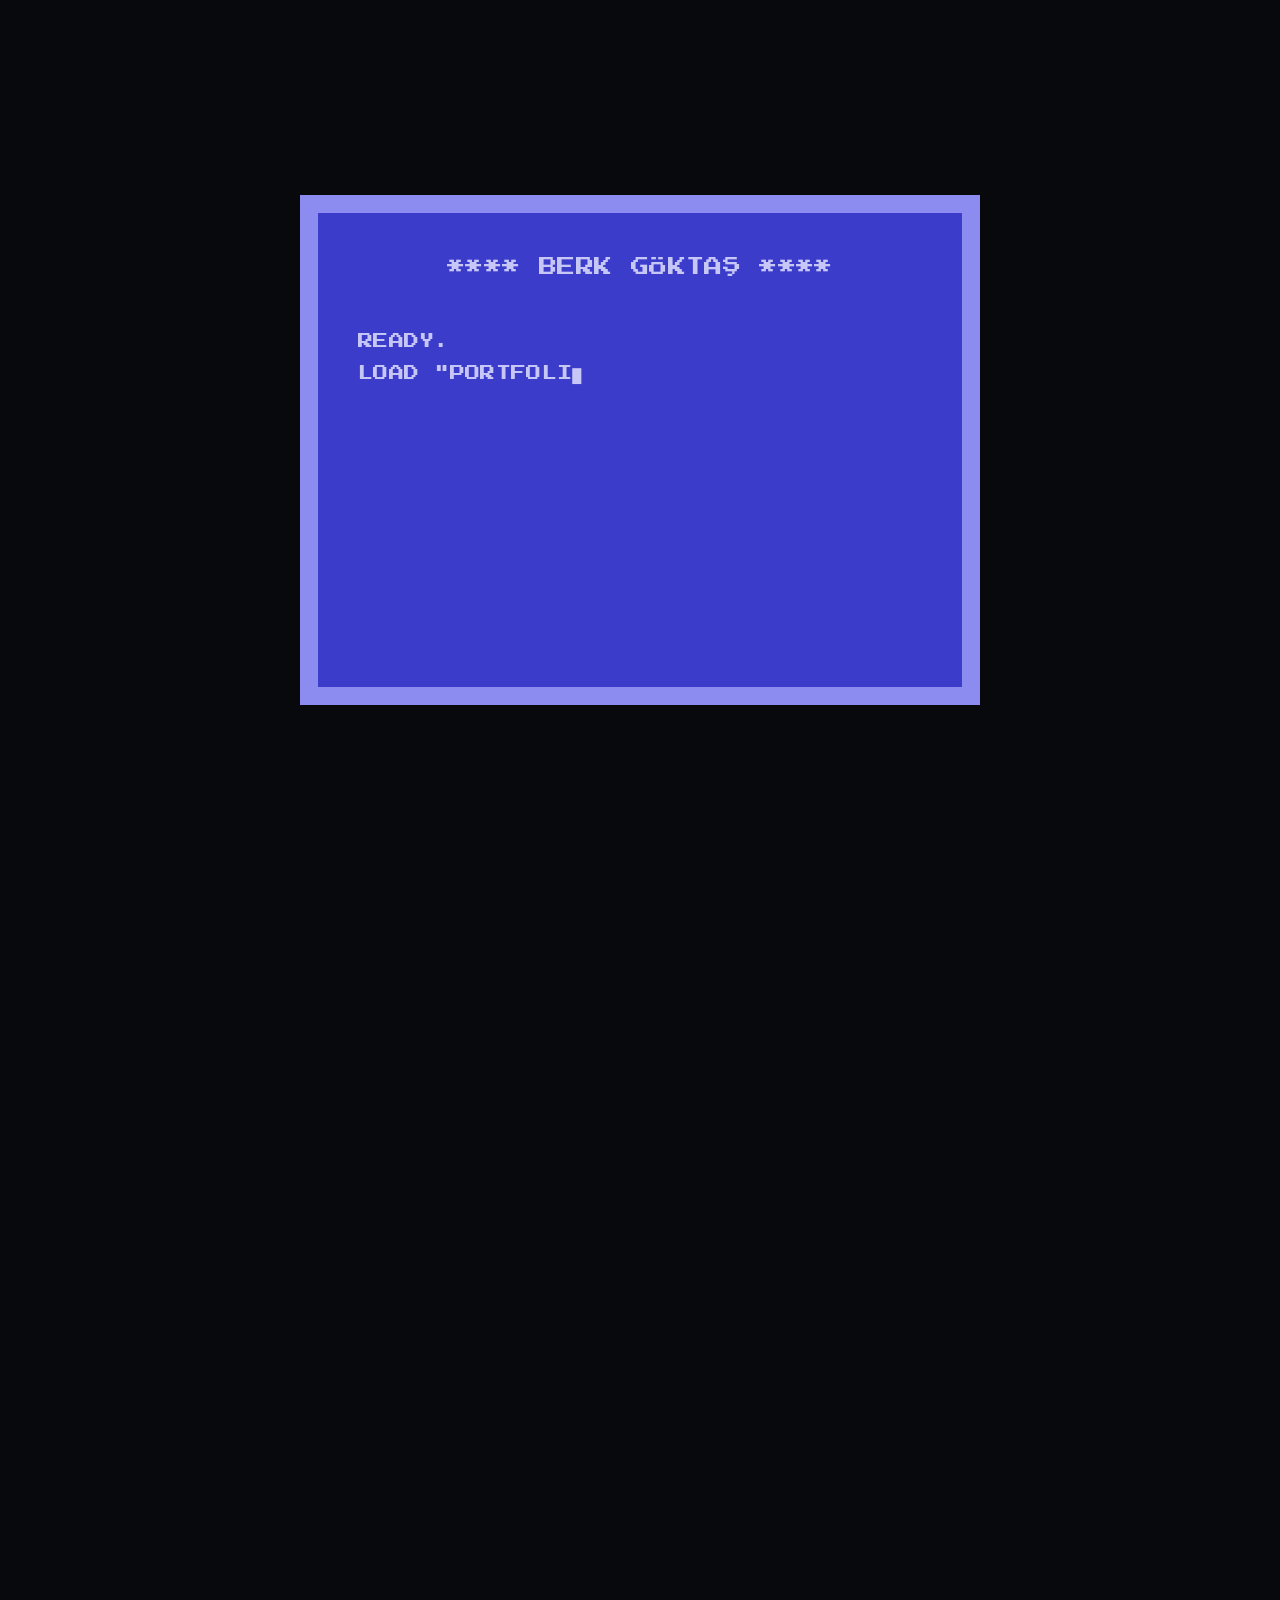
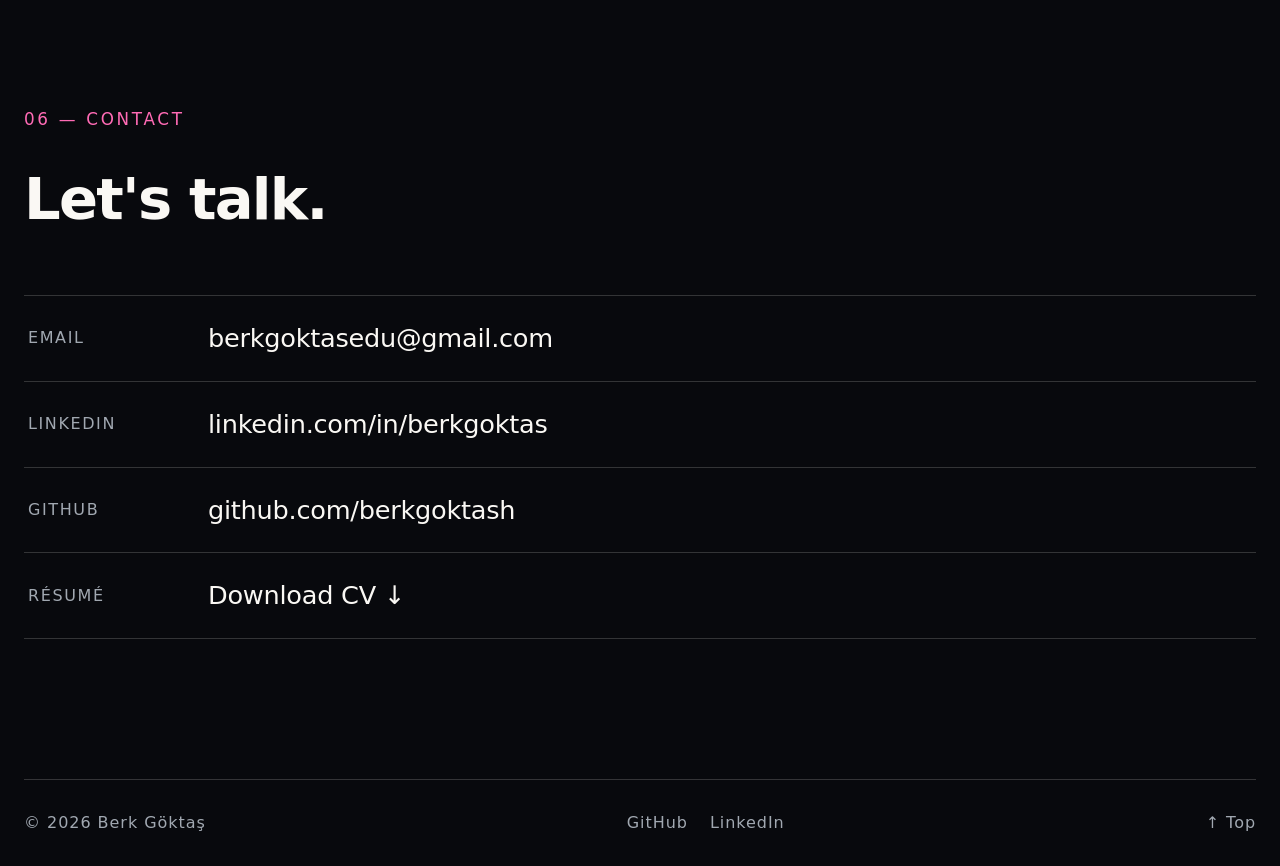
==== commit d6cb59aa: "Add a quiet Millionaire note to About One faint line under the bio linking to the official atv episo" ====
--- a/docs/index.html
+++ b/docs/index.html
@@ -91,6 +91,10 @@
           infrastructure. I turn raw telemetry into actionable detections and build automation
           that makes security operations more reliable and easier to investigate.
         </p>
+        <p class="about-aside reveal">
+          Off the clock: I won <cite>Who Wants to Be a Millionaire?</cite> (Turkey) in 2024.
+          <a href="https://www.youtube.com/watch?v=3-JMGSNK4Do" target="_blank" rel="noreferrer">Watch the episode <span aria-hidden="true">↗</span></a>
+        </p>
       </div>
     </section>
 
--- a/docs/styles.css
+++ b/docs/styles.css
@@ -70,10 +70,14 @@
 .skip-link:focus { top: 16px; }
 
 /* ---------- texture layers ---------- */
+/* Both texture layers use normal blending: a fixed full-screen mix-blend-mode
+   layer forces the whole page to be re-blended on every scrolled frame.
+   The grain is the same turbulence expressed as dark alpha noise, tuned to
+   match the previous multiply result; the scanlines were already pure black,
+   where multiply and normal blending are mathematically identical. */
 .grain {
   position: fixed; inset: 0; pointer-events: none; z-index: 1; opacity: 0.08;
-  mix-blend-mode: multiply;
-  background-image: url("data:image/svg+xml,%3Csvg viewBox='0 0 180 180' xmlns='http://www.w3.org/2000/svg'%3E%3Cfilter id='n'%3E%3CfeTurbulence type='fractalNoise' baseFrequency='.7' numOctaves='4' stitchTiles='stitch'/%3E%3C/filter%3E%3Crect width='100%25' height='100%25' filter='url(%23n)'/%3E%3C/svg%3E");
+  background-image: url("data:image/svg+xml,%3Csvg viewBox='0 0 180 180' xmlns='http://www.w3.org/2000/svg'%3E%3Cfilter id='n'%3E%3CfeTurbulence type='fractalNoise' baseFrequency='.7' numOctaves='4' stitchTiles='stitch'/%3E%3CfeColorMatrix values='0 0 0 0 0 0 0 0 0 0 0 0 0 0 0 -.1 -.1 -.1 .3 0'/%3E%3C/filter%3E%3Crect width='100%25' height='100%25' filter='url(%23n)'/%3E%3C/svg%3E");
 }
 .scanlines {
   position: fixed; inset: 0; pointer-events: none; z-index: 2; opacity: 0.14;
@@ -84,7 +88,6 @@
     rgba(0, 0, 0, 0.18) 3px,
     transparent 4px
   );
-  mix-blend-mode: multiply;
 }
 
 /* ============================================================
@@ -129,9 +132,10 @@
 .boot-text .blink { animation: blink 0.8s steps(1) infinite; }
 
 @keyframes blink { 50% { opacity: 0; } }
+/* Travels exactly one gradient period, so the loop restarts without a flip. */
 @keyframes scrollFlow {
-  0%   { background-position: 0 -100%; }
-  100% { background-position: 0 200%; }
+  from { transform: translateY(0); }
+  to   { transform: translateY(-66.6667%); }
 }
 
 /* hero entrance */
@@ -146,7 +150,7 @@
    ============================================================ */
 .site-header {
   position: fixed; top: 0; left: 0; right: 0; z-index: 50;
-  transition: background 0.3s ease, border-color 0.3s ease, backdrop-filter 0.3s ease;
+  transition: background 0.3s ease, border-color 0.3s ease;
   border-bottom: 1px solid transparent;
 }
 .site-header.scrolled {
@@ -263,10 +267,14 @@
   font-family: var(--mono); font-size: 0.95rem; letter-spacing: 0.2em;
 }
 .scroll-line {
+  position: relative; overflow: hidden;
   width: 1px; height: 42px;
-  background: linear-gradient(var(--pink), transparent, var(--pink));
-  background-size: 1px 200%;
+}
+.scroll-line::before {
+  content: ""; position: absolute; left: 0; top: 0; width: 100%; height: 300%;
+  background: linear-gradient(var(--pink), transparent, var(--pink)) 0 0 / 100% 66.6667% repeat-y;
   animation: scrollFlow 1.6s ease-in-out infinite;
+  will-change: transform;
 }
 .scroll-cue:hover { color: var(--pink); }
 
@@ -295,6 +303,17 @@
   max-width: 60ch; color: var(--muted); font-size: 1.08rem; line-height: 1.8;
   margin: 0;
 }
+/* A quiet personal note: smaller, fainter, and set apart from the bio. */
+.about-aside {
+  max-width: 60ch; margin: var(--space-3) 0 0; color: var(--faint);
+  font-size: 0.95rem; line-height: 1.7;
+}
+.about-aside cite { font-style: normal; color: var(--muted); }
+.about-aside a {
+  color: var(--cyan); text-decoration: none; white-space: nowrap;
+  border-bottom: 1px solid transparent; transition: border-color 0.3s ease;
+}
+.about-aside a:hover { border-bottom-color: currentColor; }
 
 /* experience timeline */
 .timeline { display: grid; gap: 0; }
@@ -498,15 +517,19 @@
 .toast.show { opacity: 1; transform: translateX(-50%) translateY(0); }
 
 /* Lighting overlays never intercept links or change element dimensions. */
-.hover-light { position: relative; isolation: isolate; }
+/* The light is painted once (a 350px-radius glow) and then only translated,
+   so following the cursor is a compositor move rather than a repaint. */
+.hover-light { position: relative; isolation: isolate; overflow: hidden; overflow: clip; }
 .hover-light::after {
-  content: ""; position: absolute; inset: 0; border-radius: inherit;
+  content: ""; position: absolute; left: 0; top: 0;
+  width: 700px; height: 700px; margin: -350px 0 0 -350px;
   pointer-events: none; opacity: 0; z-index: -1;
-  background: radial-gradient(350px circle at var(--light-x, 50%) var(--light-y, 50%),
+  background: radial-gradient(circle closest-side,
     rgba(109, 226, 255, 0.13), rgba(255, 107, 181, 0.05) 42%, transparent 72%);
+  transform: translate3d(var(--light-x, 0px), var(--light-y, 0px), 0);
   transition: opacity 0.6s var(--ease);
 }
-.hover-light.light-active::after { opacity: 1; }
+.hover-light.light-active::after { opacity: 1; will-change: transform, opacity; }
 .brand, .footer a {
   transition: color 0.3s ease, text-shadow 0.45s ease;
 }
@@ -558,7 +581,7 @@
   html { scroll-behavior: auto; }
   .reveal { opacity: 1; transform: none; transition: none; }
   .hero-enter { opacity: 1; transform: none; transition: none; }
-  .caret, .boot-text .blink, .scroll-line { animation: none; }
+  .caret, .boot-text .blink, .scroll-line::before { animation: none; }
   .scanlines { display: none; }
 }
 
@@ -583,17 +606,35 @@
 .has-stage .work-stage > .section {
   opacity: var(--chapter-opacity, 0); visibility: hidden; pointer-events: none;
 }
-.has-stage .work-stage > .chapter-active { visibility: visible; pointer-events: auto; }
+.has-stage .work-stage > .chapter-lit { visibility: visible; }
+.has-stage .work-stage > .chapter-active { visibility: visible; pointer-events: auto; z-index: 1; }
 .has-stage .work-stage > .section:focus-within { opacity: 1; }
-.reading-chapter.has-reading-stage { min-height: var(--reading-height); padding: 0; }
+/* Bottom padding ends the pin early, so the next chapter rises with normal
+   section spacing instead of touching the pinned content. */
+.reading-chapter.has-reading-stage { min-height: var(--reading-height); padding: 0 0 var(--section-space); }
 .has-reading-stage > .reading-stage {
   position: sticky; top: var(--reading-top); opacity: var(--reading-opacity, 1);
 }
 .has-reading-stage > .reading-stage:focus-within { opacity: 1; }
 .final-chapter { min-height: var(--final-height, auto); display: flex; align-items: center; }
+/* Scroll-dimmed layers get their own compositor layer so brightness changes
+   are GPU opacity only, with no repaint of the text underneath. */
+.hero { opacity: var(--hero-opacity, 1); will-change: opacity; }
+.hero:focus-within { opacity: 1; }
+.reading-stage, .work-stage, .has-stage .work-stage > .section, .final-chapter > .container { will-change: opacity; }
+.grain, .scanlines { transform: translateZ(0); }
 .final-chapter > .container { opacity: var(--final-opacity, 1); }
 .final-chapter > .container:focus-within { opacity: 1; }
 .experience .timeline { overflow: visible; }
+/* Experience stage: heading stays pinned on the left while the timeline cards
+   share one cell on the right and hand off with brightness only. */
+.has-timeline-stage .timeline { display: grid; }
+.has-timeline-stage .timeline-item {
+  grid-area: 1 / 1; border-bottom: 1px solid var(--line);
+  opacity: var(--item-opacity, 0); visibility: hidden; will-change: opacity;
+}
+.has-timeline-stage .timeline-item.item-lit { visibility: visible; }
+.has-timeline-stage .timeline-item.item-active { z-index: 1; }
 @media (min-width: 921px) {
   .experience .container { display: grid; grid-template-columns: 0.8fr 1.2fr; gap: var(--space-6); align-items: start; }
   .experience-heading { position: static; }
@@ -608,8 +649,12 @@
   .has-stage .work-stage > .section { visibility: visible; opacity: 1 !important; padding: 32px 0; }
   .experience-heading { position: static; }
   .experience .timeline { max-height: none; overflow: visible; }
+  .has-timeline-stage .timeline { display: block; }
+  .has-timeline-stage .timeline-item { visibility: visible; opacity: 1 !important; border-bottom: 0; }
+  .has-timeline-stage .timeline-item:last-child { border-bottom: 1px solid var(--line); }
   .reading-chapter.has-reading-stage { min-height: 0; padding: 32px 0; }
   .has-reading-stage > .reading-stage { position: static; opacity: 1 !important; }
+  .hero { opacity: 1 !important; }
   .final-chapter { min-height: 0; display: block; }
   .final-chapter > .container { opacity: 1 !important; }
 }
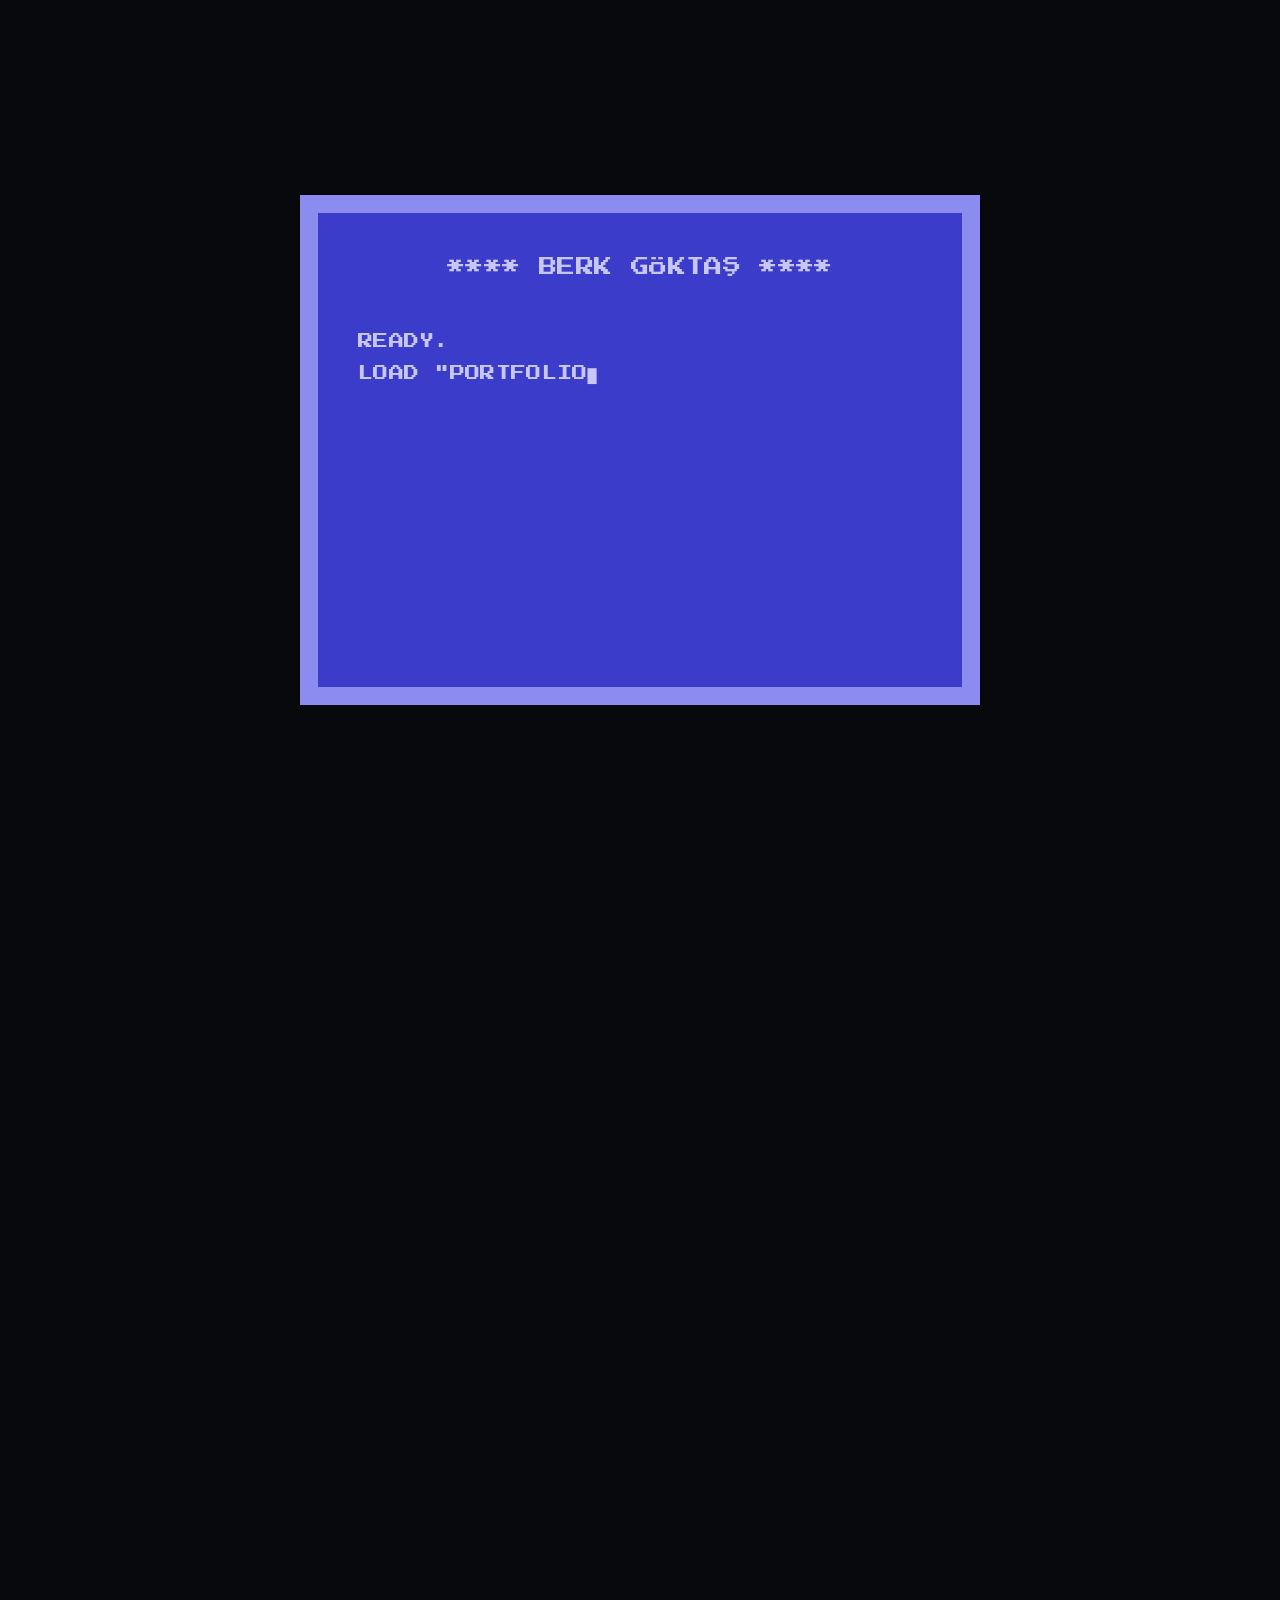
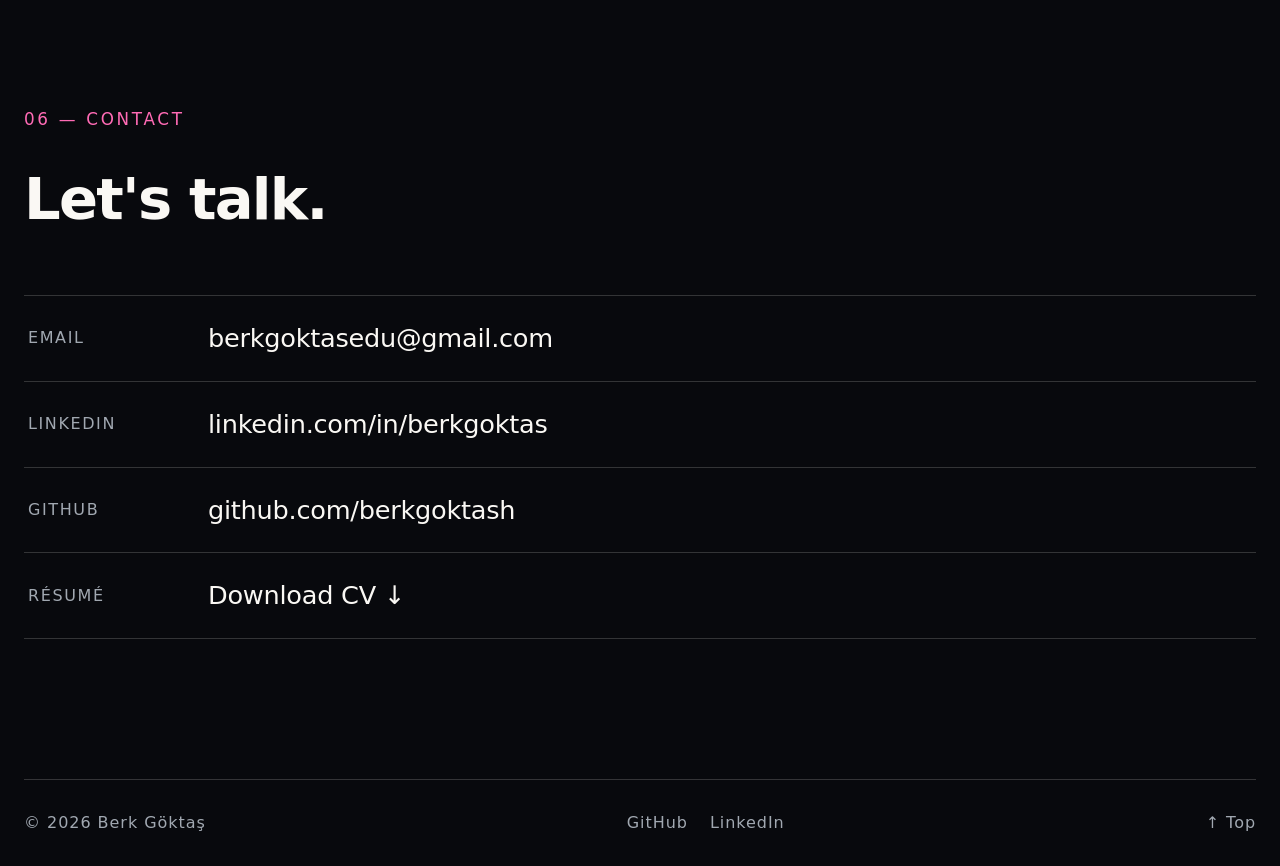
==== commit d6a1421f: "Use Türkiye in the Millionaire note Co-Authored-By: Claude Opus 5.5 <noreply@anthropic.com>" ====
--- a/docs/index.html
+++ b/docs/index.html
@@ -92,7 +92,7 @@
           that makes security operations more reliable and easier to investigate.
         </p>
         <p class="about-aside reveal">
-          Off the clock: I won <cite>Who Wants to Be a Millionaire?</cite> (Turkey) in 2024.
+          Off the clock: I won <cite>Who Wants to Be a Millionaire?</cite> (Türkiye) in 2024.
           <a href="https://www.youtube.com/watch?v=3-JMGSNK4Do" target="_blank" rel="noreferrer">Watch the episode <span aria-hidden="true">↗</span></a>
         </p>
       </div>
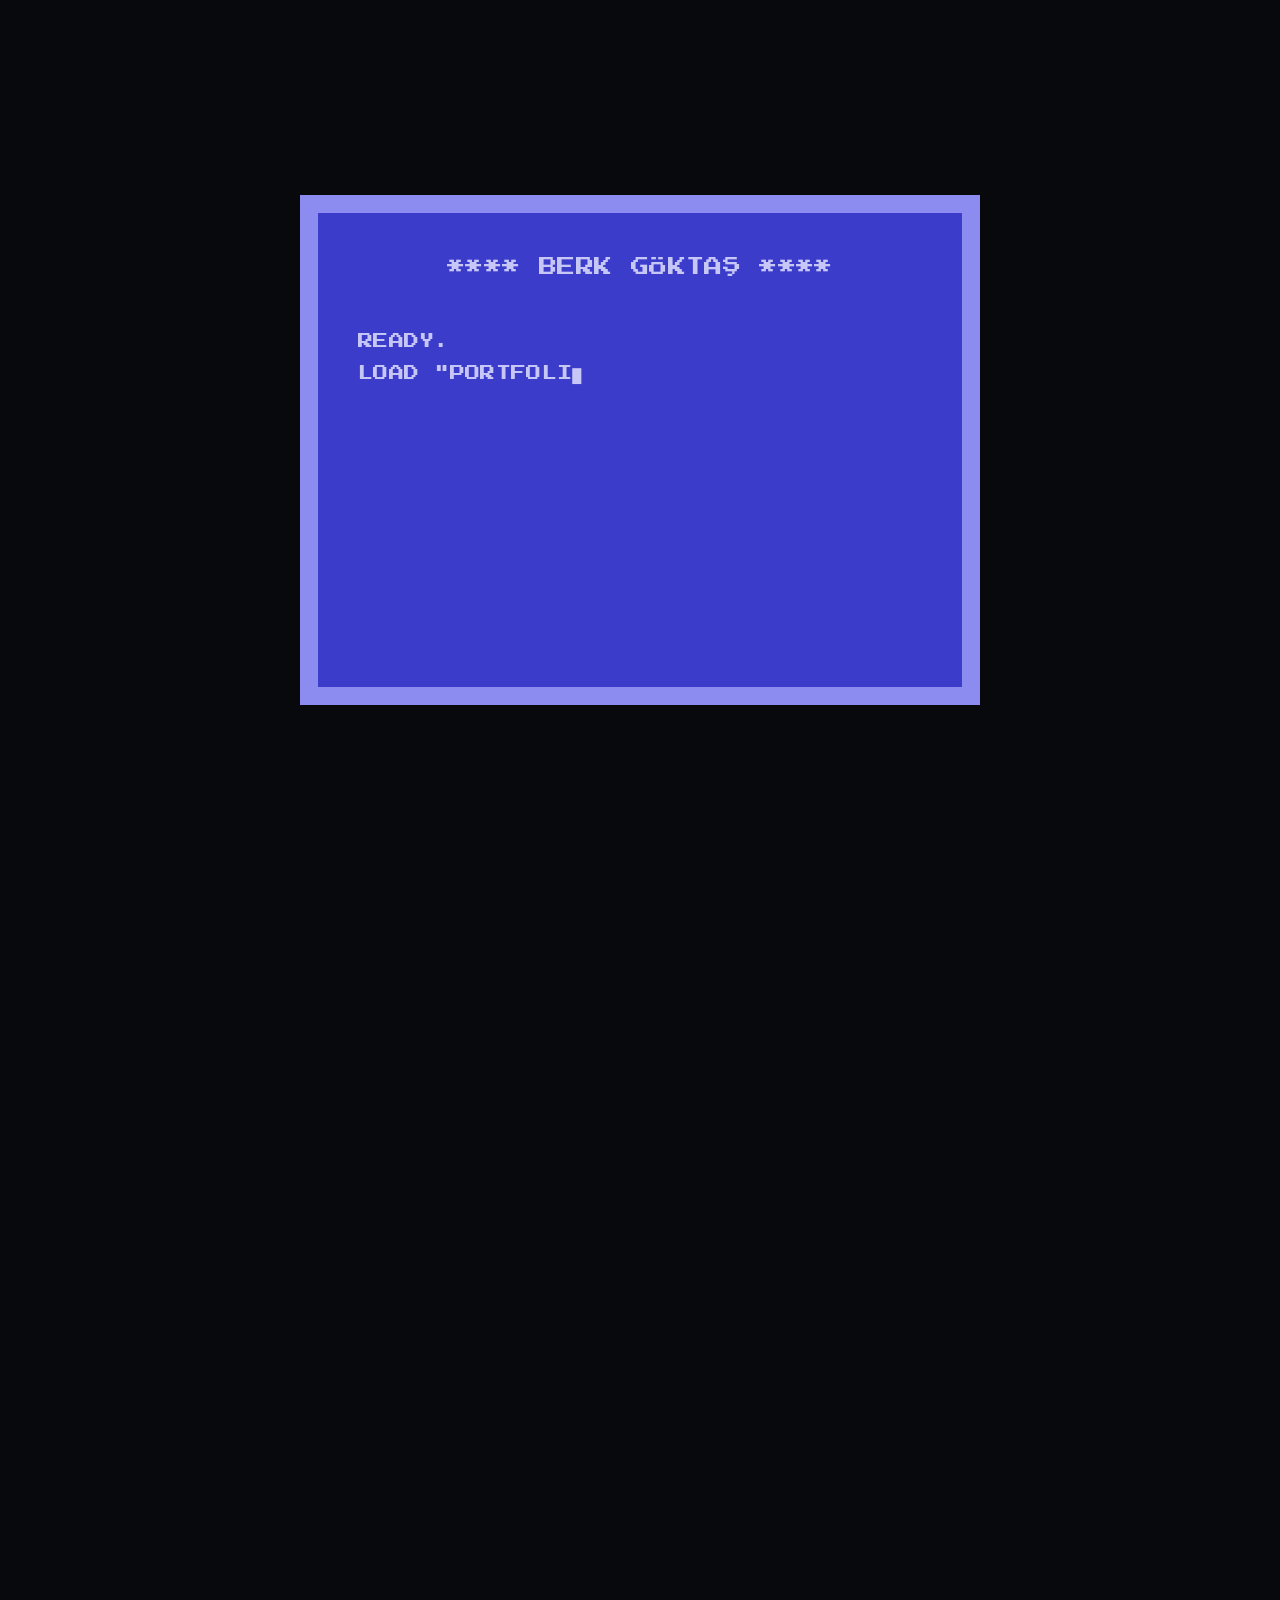
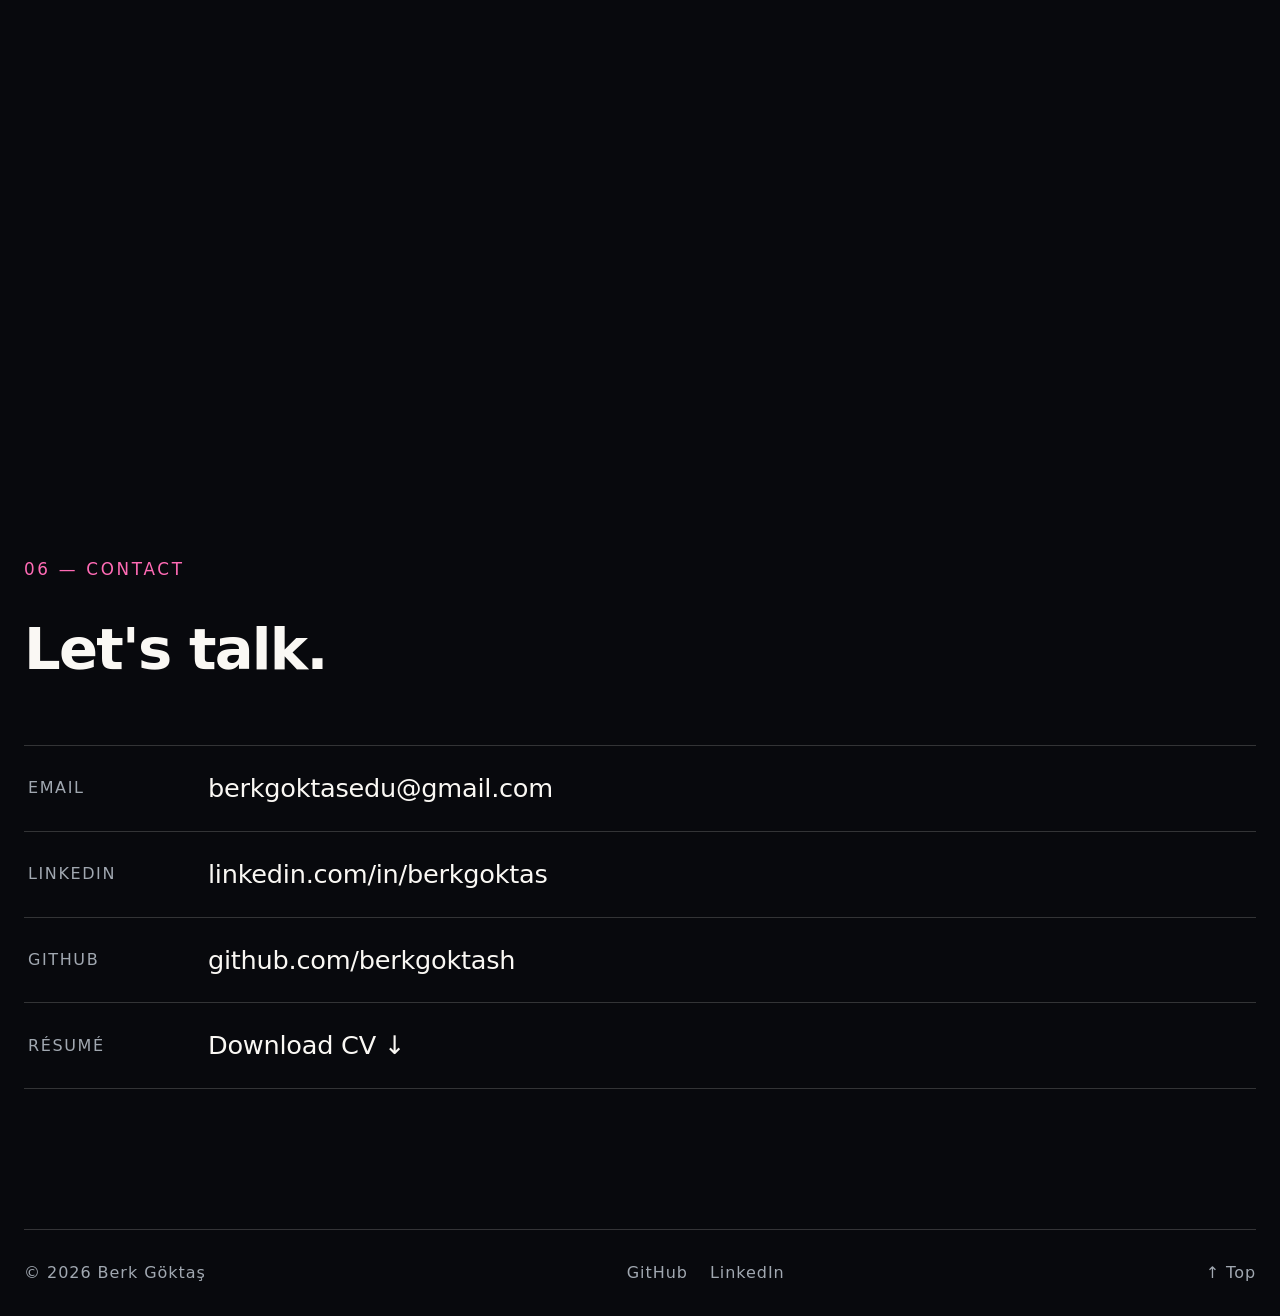
==== commit 1aa51acc: "Add MicroAGI to Experience; trim Doğuş title - MicroAGI card shows only title and start, no role det" ====
--- a/docs/index.html
+++ b/docs/index.html
@@ -107,6 +107,16 @@
         <div class="timeline">
           <article class="timeline-item reveal">
             <div class="timeline-meta">
+              <span class="timeline-date">2026 – Now</span>
+              <span class="timeline-org">MicroAGI</span>
+            </div>
+            <div class="timeline-body">
+              <h3>Member of Technical Staff <span>· since September 2026</span></h3>
+            </div>
+          </article>
+
+          <article class="timeline-item reveal">
+            <div class="timeline-meta">
               <span class="timeline-date">2026</span>
               <span class="timeline-org">Boğaziçi University</span>
             </div>
@@ -127,7 +137,7 @@
               <span class="timeline-org">Doğuş Teknoloji</span>
             </div>
             <div class="timeline-body">
-              <h3>Cybersecurity &amp; Software Engineering Intern</h3>
+              <h3>Cybersecurity Intern</h3>
               <ul>
                 <li>Configured WinCollect and mapped 200+ multi-tenant log sources into IBM QRadar.</li>
                 <li>Built 300+ QRadar reports and detection rules with AQL and Regex, mapped to MITRE ATT&amp;CK.</li>
--- a/docs/styles.css
+++ b/docs/styles.css
@@ -630,7 +630,7 @@
    share one cell on the right and hand off with brightness only. */
 .has-timeline-stage .timeline { display: grid; }
 .has-timeline-stage .timeline-item {
-  grid-area: 1 / 1; border-bottom: 1px solid var(--line);
+  grid-area: 1 / 1; align-content: start; border-bottom: 1px solid var(--line);
   opacity: var(--item-opacity, 0); visibility: hidden; will-change: opacity;
 }
 .has-timeline-stage .timeline-item.item-lit { visibility: visible; }
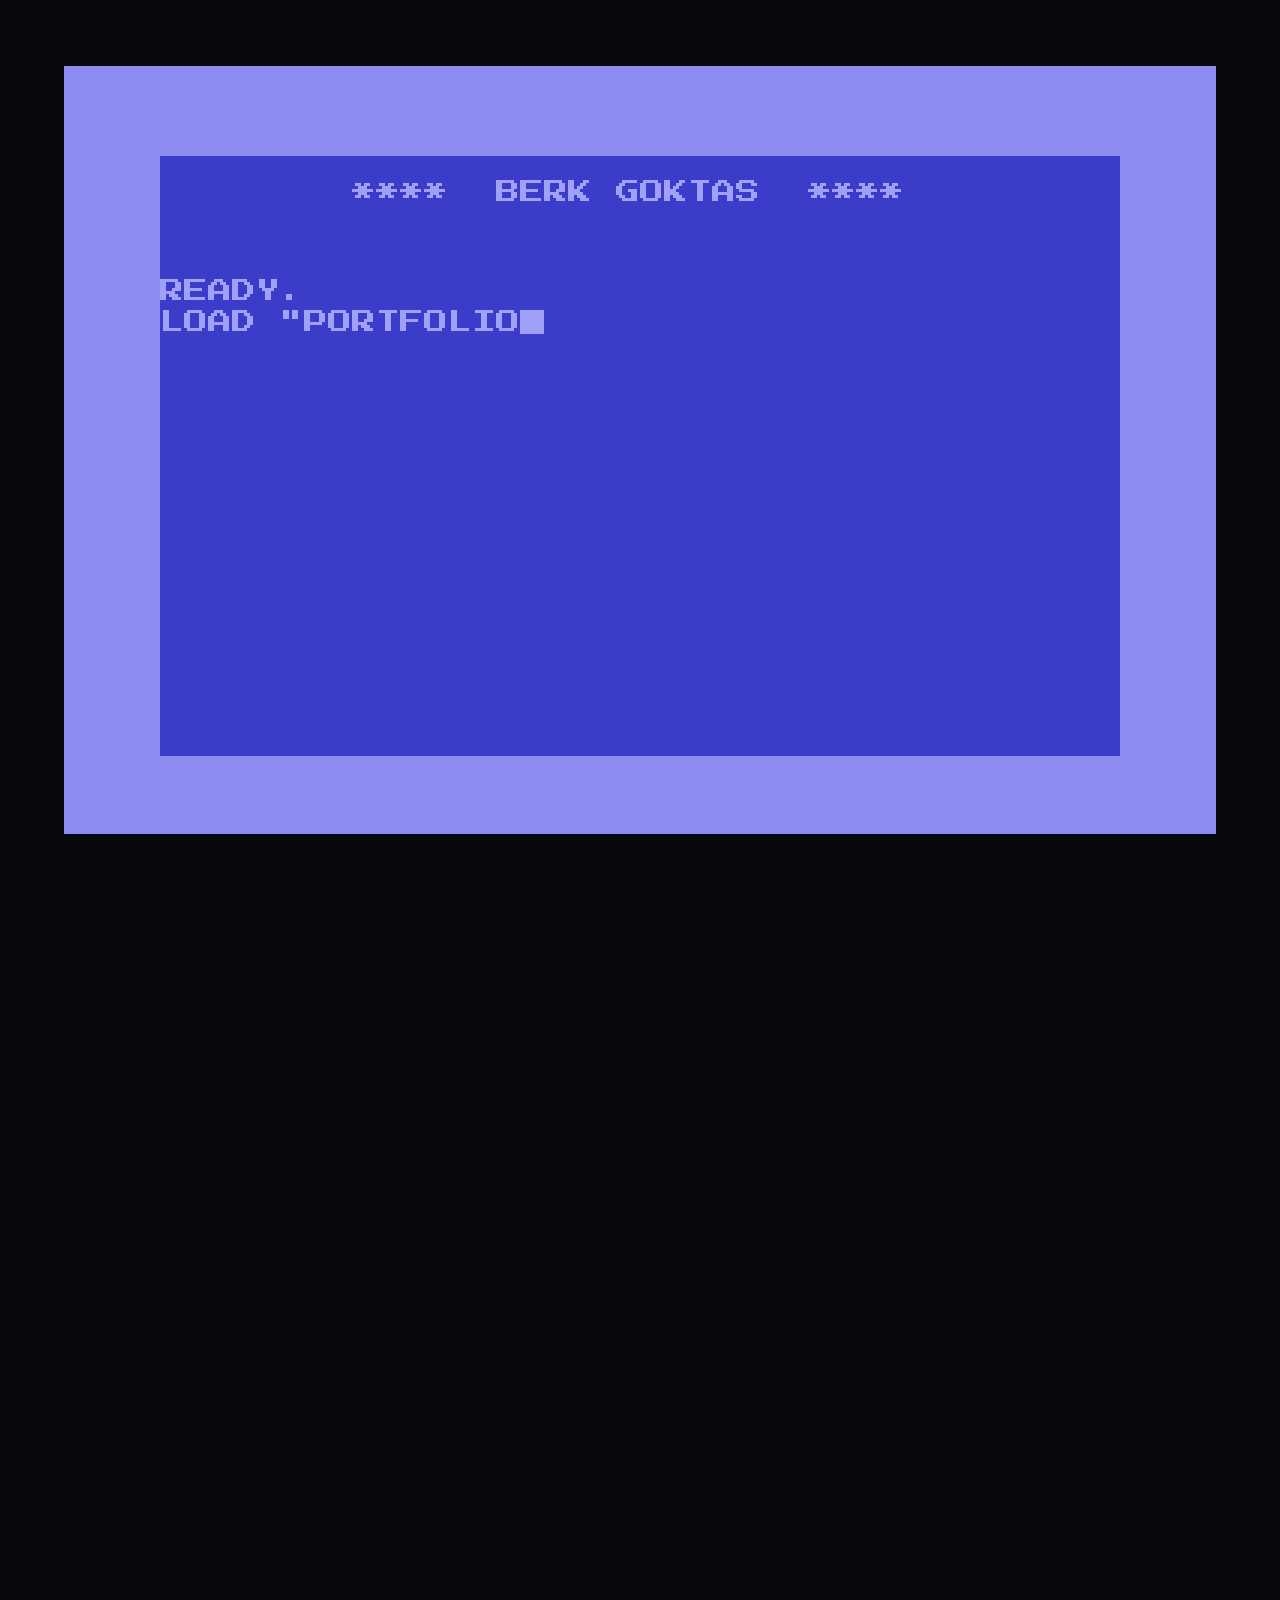
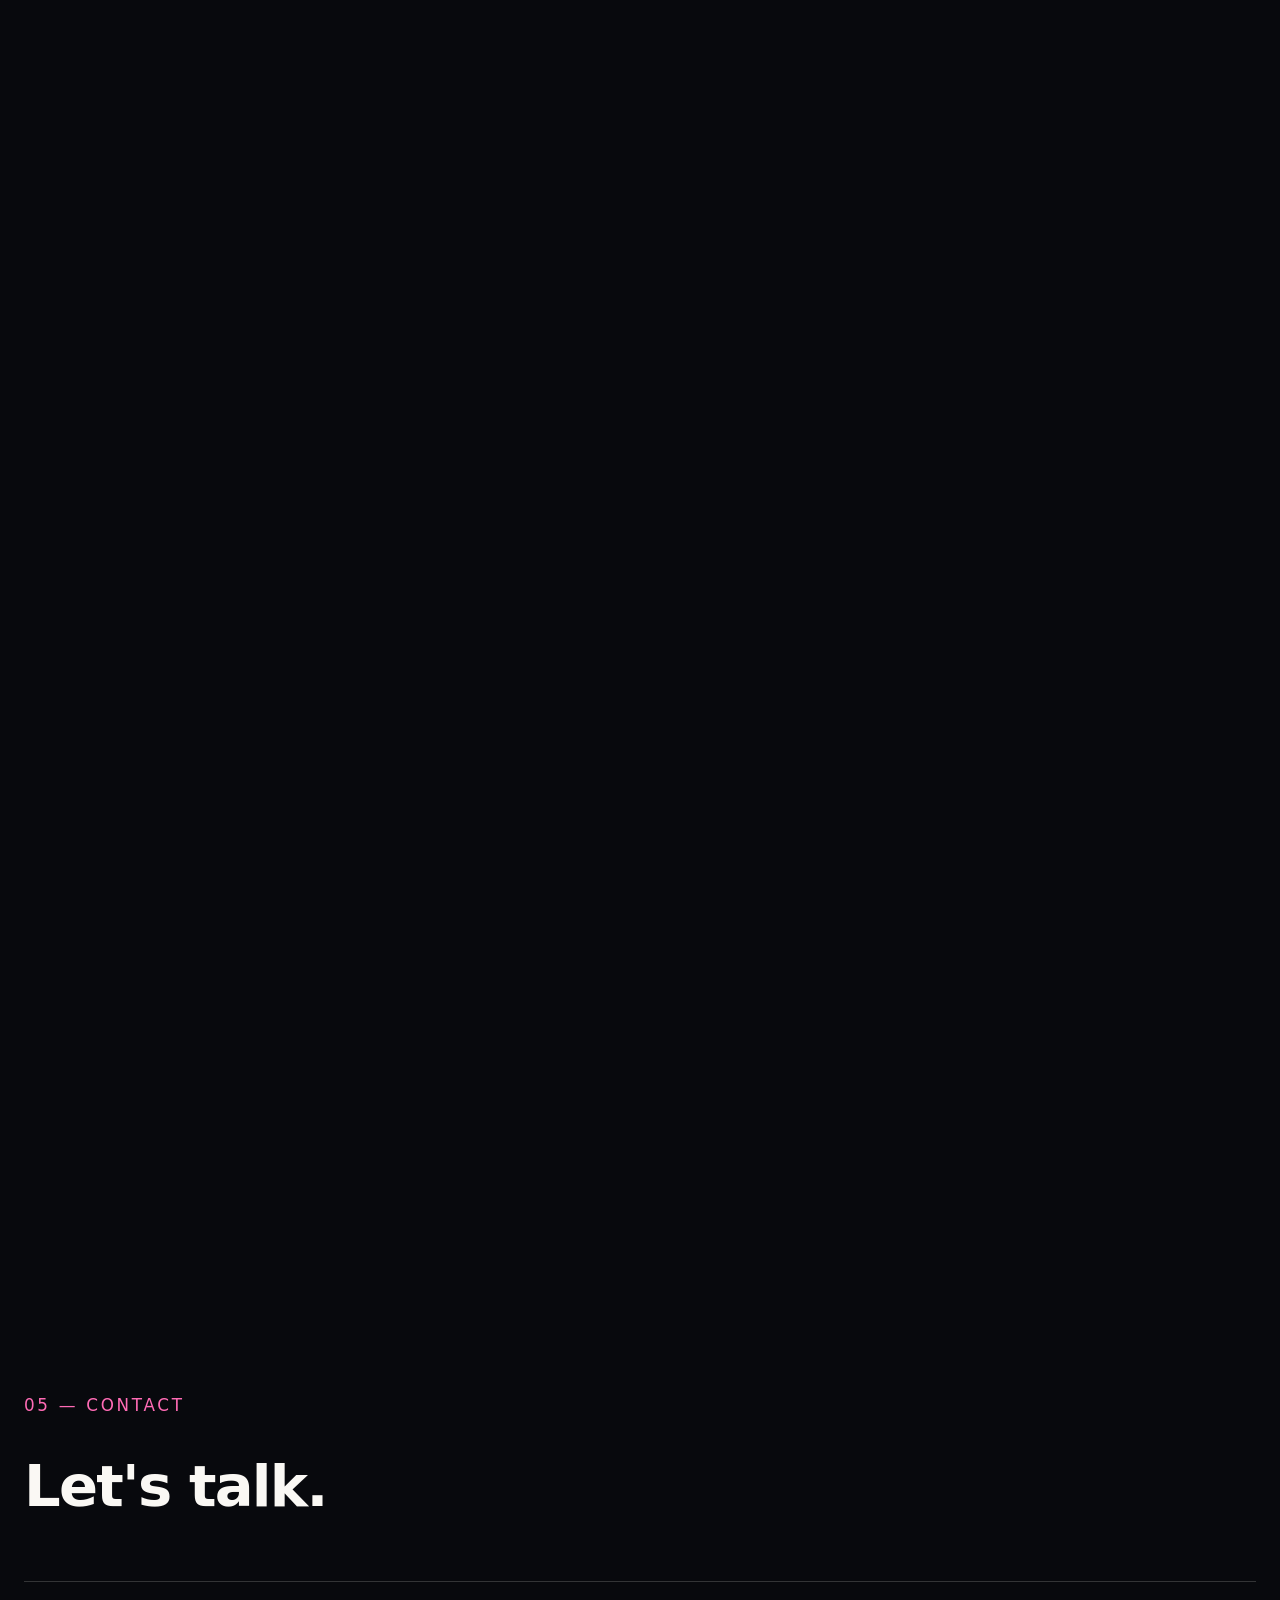
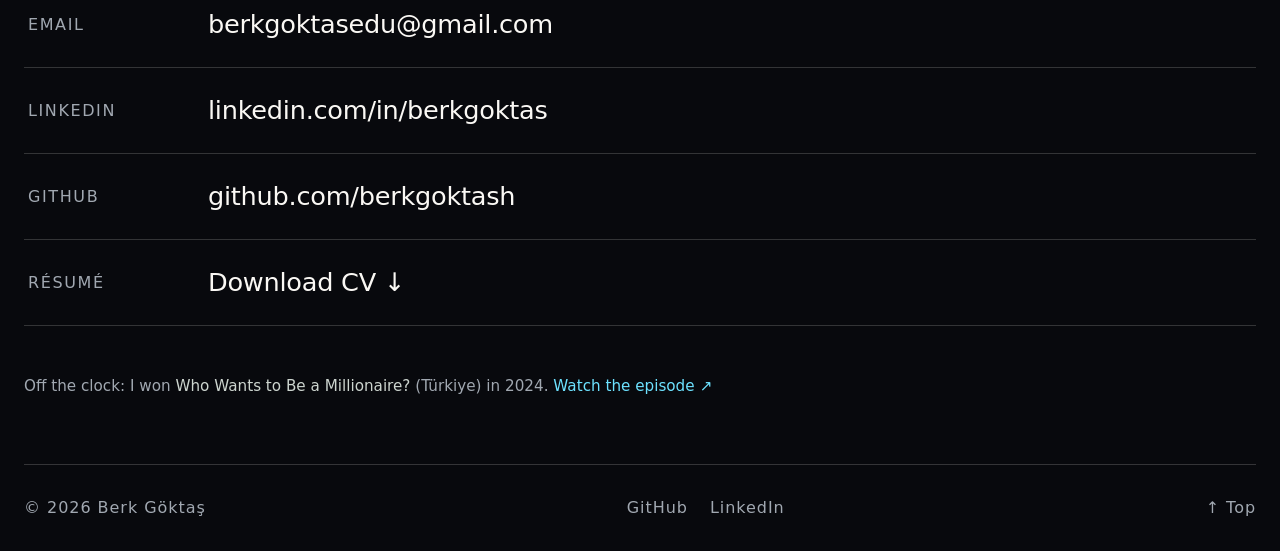
==== commit 69906ba1: "C64-accurate intro, hero and Experience updates, trimmed CV - Boot intro: 40x25 C64 screen with meas" ====
--- a/docs/index.html
+++ b/docs/index.html
@@ -24,8 +24,10 @@
   <!-- Commodore-style boot intro -->
   <div class="boot" id="boot" aria-hidden="true">
     <div class="boot-screen">
-      <div class="boot-header">**** BERK GÖKTAŞ ****</div>
-      <pre class="boot-text" id="boot-text"></pre>
+      <div class="boot-display">
+        <div class="boot-header">        ****  BERK GOKTAS  ****</div>
+        <pre class="boot-text" id="boot-text"></pre>
+      </div>
     </div>
   </div>
 
@@ -42,7 +44,7 @@
       <div class="nav-links" id="nav-links">
         <a href="#about">About</a>
         <a href="#experience">Experience</a>
-        <a href="#approach">Work &amp; Skills</a>
+        <a href="#projects">Work &amp; Skills</a>
         <a href="#contact">Contact</a>
         <a class="nav-cv" href="assets/Berk_Goktas_CV.pdf" download>CV</a>
       </div>
@@ -56,10 +58,11 @@
         <div class="hero-copy">
           <h1 id="hero-title" class="hero-name">
             <span class="line line-1 hero-enter">BERK</span>
-            <span class="line line-2 hero-enter">GÖKTAŞ<span class="caret" aria-hidden="true"></span></span>
+            <span class="line line-2 hero-enter">GÖKTAŞ</span>
           </h1>
           <p class="hero-role hero-enter">Cybersecurity Engineer</p>
-          <p class="hero-sub hero-enter">Boğaziçi University</p>
+          <p class="hero-sub hero-enter">MicroAGI</p>
+          <p class="hero-edu hero-enter">B.Sc. Computer Engineering, Boğaziçi University</p>
           <p class="hero-summary hero-enter">Turning security signals into action.<br>Building systems that hold up.</p>
           <div class="hero-actions hero-enter">
             <a class="button button-primary" href="#projects">Explore my work <span aria-hidden="true">↗</span></a>
@@ -91,10 +94,6 @@
           infrastructure. I turn raw telemetry into actionable detections and build automation
           that makes security operations more reliable and easier to investigate.
         </p>
-        <p class="about-aside reveal">
-          Off the clock: I won <cite>Who Wants to Be a Millionaire?</cite> (Türkiye) in 2024.
-          <a href="https://www.youtube.com/watch?v=3-JMGSNK4Do" target="_blank" rel="noreferrer">Watch the episode <span aria-hidden="true">↗</span></a>
-        </p>
       </div>
     </section>
 
@@ -107,11 +106,15 @@
         <div class="timeline">
           <article class="timeline-item reveal">
             <div class="timeline-meta">
-              <span class="timeline-date">2026 – Now</span>
+              <span class="timeline-date">Now</span>
               <span class="timeline-org">MicroAGI</span>
             </div>
             <div class="timeline-body">
-              <h3>Member of Technical Staff <span>· since September 2026</span></h3>
+              <h3>Member of Technical Staff</h3>
+              <ul>
+                <li>Building embodied AGI.</li>
+              </ul>
+              <div class="tags"><span>Security</span><span>IT</span><span>Full-Stack</span><span>Automation</span></div>
             </div>
           </article>
 
@@ -166,50 +169,10 @@
       </div>
     </section>
 
-    <!-- APPROACH -->
-    <section class="section research" id="approach" aria-labelledby="approach-title">
-      <div class="container">
-        <p class="section-index reveal">03 — Approach</p>
-        <h2 id="approach-title" class="section-title reveal">From telemetry to action.</h2>
-        <p class="research-intro reveal">
-          Effective security operations start with trustworthy log collection, useful detection
-          logic, and a clear path from an alert to an investigation. My experience covers that
-          workflow across QRadar, endpoint tooling, and response automation.
-        </p>
-
-        <div class="pipeline reveal" role="img" aria-label="Security workflow: Log sources to SIEM correlation to Detection rules to Incident triage to Response">
-          <span class="pipe-node">Log Sources</span>
-          <span class="pipe-arrow" aria-hidden="true">→</span>
-          <span class="pipe-node">SIEM Correlation</span>
-          <span class="pipe-arrow" aria-hidden="true">→</span>
-          <span class="pipe-node">Detection Rules</span>
-          <span class="pipe-arrow" aria-hidden="true">→</span>
-          <span class="pipe-node">Incident Triage</span>
-          <span class="pipe-arrow" aria-hidden="true">→</span>
-          <span class="pipe-node accent">Response</span>
-        </div>
-
-        <div class="research-blocks">
-          <article class="reveal">
-            <span class="block-label">Collect</span>
-            <p>Onboard and normalize log sources so analysts can trust the evidence behind each alert.</p>
-          </article>
-          <article class="reveal">
-            <span class="block-label">Detect</span>
-            <p>Write and tune QRadar rules and reports with AQL and Regex, aligned to MITRE ATT&amp;CK.</p>
-          </article>
-          <article class="reveal">
-            <span class="block-label">Respond</span>
-            <p>Investigate phishing, DDoS, and malware activity with endpoint and response tooling.</p>
-          </article>
-        </div>
-      </div>
-    </section>
-
     <!-- PROJECTS -->
     <section class="section projects" id="projects" aria-labelledby="projects-title">
       <div class="container">
-        <p class="section-index reveal">04 — Projects</p>
+        <p class="section-index reveal">03 — Projects</p>
         <h2 id="projects-title" class="section-title reveal">Selected work.</h2>
 
         <div class="project-grid">
@@ -244,7 +207,7 @@
     <!-- SKILLS -->
     <section class="section skills" id="skills" aria-labelledby="skills-title">
       <div class="container">
-        <p class="section-index reveal">05 — Skills</p>
+        <p class="section-index reveal">04 — Skills</p>
         <h2 id="skills-title" class="section-title reveal">Toolkit.</h2>
 
         <div class="skills-grid">
@@ -271,7 +234,7 @@
     <!-- CONTACT -->
     <section class="section contact" id="contact" aria-labelledby="contact-title">
       <div class="container">
-        <p class="section-index reveal">06 — Contact</p>
+        <p class="section-index reveal">05 — Contact</p>
         <h2 id="contact-title" class="contact-title reveal">Let's talk.</h2>
         <ul class="contact-links reveal">
           <li><a href="mailto:berkgoktasedu@gmail.com"><span>Email</span><strong>berkgoktasedu@gmail.com</strong></a></li>
@@ -279,6 +242,10 @@
           <li><a href="https://github.com/berkgoktash" target="_blank" rel="noreferrer"><span>GitHub</span><strong>github.com/berkgoktash</strong></a></li>
           <li><a href="assets/Berk_Goktas_CV.pdf" download><span>Résumé</span><strong>Download CV ↓</strong></a></li>
         </ul>
+        <p class="aside-note reveal">
+          Off the clock: I won <cite>Who Wants to Be a Millionaire?</cite> (Türkiye) in 2024.
+          <a href="https://www.youtube.com/watch?v=3-JMGSNK4Do" target="_blank" rel="noreferrer">Watch the episode <span aria-hidden="true">↗</span></a>
+        </p>
       </div>
     </section>
   </main>
--- a/docs/styles.css
+++ b/docs/styles.css
@@ -100,36 +100,45 @@
   transition: opacity 0.5s ease, visibility 0.5s ease;
 }
 .boot.done { opacity: 0; visibility: hidden; }
+/* A C64 screen: 40 x 25 character cells inside a border, sized from one cell
+   unit. Rows touch (line-height 1) and every glyph fills its cell, as on the
+   real machine. Cells snap to 4px steps where supported to keep the pixel
+   font crisp. */
+.boot {
+  --cell-fit: clamp(6px, min(calc((100vw - 24px) / 48), calc((100vh - 24px) / 32)), 40px);
+  --cell: var(--cell-fit);
+}
+@supports (width: round(down, 10px, 4px)) {
+  .boot { --cell: max(round(down, var(--cell-fit), 4px), min(var(--cell-fit), 12px)); }
+}
 .boot-screen {
-  width: min(680px, calc(100% - 40px));
-  aspect-ratio: 4 / 3;
-  background: #3c3ccb;
-  border: 18px solid #8c8cf0;
-  padding: clamp(20px, 4vw, 40px);
-  display: flex;
-  flex-direction: column;
-  opacity: 1;
-  transition: opacity 0.18s ease;
-}
-.boot-screen.hidden { opacity: 0; }
+  background: #8c8cf0;
+  /* Border measured from the reference frame: 4 cells at the sides,
+     about 3.75 above and 3.25 below the 40 x 25 text area. */
+  padding: calc(var(--cell) * 3.75) calc(var(--cell) * 4) calc(var(--cell) * 3.25);
+}
+.boot-display {
+  width: calc(var(--cell) * 40); height: calc(var(--cell) * 25);
+  overflow: hidden; background: #3c3ccb; color: #a0a0f6;
+  font-family: "Press Start 2P", monospace; font-size: var(--cell); line-height: 1;
+  letter-spacing: 0; text-rendering: optimizeSpeed; -webkit-font-smoothing: none;
+}
+/* Text stays hidden until the pixel font has loaded, never a fallback font. */
+.boot:not(.font-ready) .boot-display { color: transparent; }
+/* While the tape loads, the C64 blanks the screen to the border colour. */
+.boot-screen.hidden .boot-display { background: transparent; color: transparent; }
 .boot-header {
-  font-family: "Press Start 2P", monospace;
-  font-size: clamp(0.8rem, 2vw, 1.15rem);
-  color: #c7c7f7;
-  text-align: center;
-  letter-spacing: 0.02em;
-  margin-bottom: clamp(20px, 5vw, 44px);
+  /* Row 2 of the screen, then three empty rows before READY. on row 6. */
+  margin: var(--cell) 0 calc(var(--cell) * 3); white-space: pre;
 }
 .boot-text {
-  margin: 0;
-  font-family: "Press Start 2P", monospace;
-  font-size: clamp(0.62rem, 1.5vw, 0.95rem);
-  line-height: 2.1;
-  color: #c7c7f7;
-  letter-spacing: 0.02em;
-  white-space: pre-wrap;
-}
-.boot-text .blink { animation: blink 0.8s steps(1) infinite; }
+  /* A little air between rows so the lines read apart. */
+  margin: 0; font: inherit; line-height: 1.3; white-space: pre-wrap;
+}
+.boot-cursor {
+  display: inline-block; width: 1em; height: 1em; vertical-align: text-bottom;
+  background: currentColor; animation: blink 0.66s steps(1) infinite;
+}
 
 @keyframes blink { 50% { opacity: 0; } }
 /* Travels exactly one gradient period, so the loop restarts without a flip. */
@@ -215,12 +224,6 @@
 }
 .hero-name .line { display: block; }
 .hero-name .line-2 { color: var(--text); margin-top: 0.06em; }
-.caret {
-  display: inline-block; width: 0.5em; height: 0.82em;
-  margin-left: 0.08em; vertical-align: -0.06em;
-  background: var(--cyan); animation: blink 1.05s steps(1) infinite;
-  box-shadow: 0 0 16px rgba(109, 226, 255, 0.5);
-}
 .hero-role {
   font-family: var(--display); font-weight: 500;
   font-size: clamp(1.05rem, 2.4vw, 1.5rem);
@@ -229,7 +232,11 @@
 .hero-role .slash { color: var(--pink); }
 .hero-sub {
   font-family: var(--mono); font-size: 1.15rem; letter-spacing: 0.06em;
-  color: var(--muted); margin: 0; text-transform: uppercase;
+  color: var(--muted); margin: 0;
+}
+.hero-edu {
+  margin: var(--space-1) 0 0; color: var(--faint);
+  font-size: 0.95rem; letter-spacing: 0.02em;
 }
 .hero-summary {
   margin: var(--space-3) 0 0; color: var(--faint);
@@ -303,17 +310,17 @@
   max-width: 60ch; color: var(--muted); font-size: 1.08rem; line-height: 1.8;
   margin: 0;
 }
-/* A quiet personal note: smaller, fainter, and set apart from the bio. */
-.about-aside {
-  max-width: 60ch; margin: var(--space-3) 0 0; color: var(--faint);
+/* A quiet personal note closing the Contact chapter, just above the footer. */
+.aside-note {
+  margin: var(--space-5) 0 0; color: var(--faint);
   font-size: 0.95rem; line-height: 1.7;
 }
-.about-aside cite { font-style: normal; color: var(--muted); }
-.about-aside a {
+.aside-note cite { font-style: normal; color: var(--muted); }
+.aside-note a {
   color: var(--cyan); text-decoration: none; white-space: nowrap;
   border-bottom: 1px solid transparent; transition: border-color 0.3s ease;
 }
-.about-aside a:hover { border-bottom-color: currentColor; }
+.aside-note a:hover { border-bottom-color: currentColor; }
 
 /* experience timeline */
 .timeline { display: grid; gap: 0; }
@@ -352,41 +359,6 @@
   color: var(--muted); padding: 3px 10px;
   border: 1px solid var(--line); border-radius: 5px;
 }
-
-/* research */
-.research { background: var(--surface); border-top: 1px solid var(--line); border-bottom: 1px solid var(--line); }
-.research-intro {
-  max-width: 62ch; color: var(--muted); font-size: 1.15rem; line-height: 1.75;
-  margin: 0 0 40px;
-}
-.pipeline {
-  display: flex; flex-wrap: wrap; align-items: center; gap: 12px;
-  padding: 26px; border: 1px solid var(--line-2); border-radius: 10px;
-  background: color-mix(in srgb, var(--bg) 50%, transparent);
-  margin-bottom: 56px;
-}
-.pipe-node {
-  font-family: var(--mono); font-size: 1.2rem; letter-spacing: 0.04em;
-  color: var(--text); padding: 8px 16px; border: 1px solid var(--line-2);
-  border-radius: 6px; background: var(--bg);
-}
-.pipe-node.accent {
-  color: var(--bg); background: var(--pink); border-color: var(--pink);
-  box-shadow: 0 0 24px rgba(255, 107, 181, 0.3);
-}
-.pipe-arrow { color: var(--cyan); font-size: 1.3rem; }
-
-.research-blocks { display: grid; grid-template-columns: repeat(3, 1fr); gap: 32px; }
-.research-blocks article {
-  padding: 36px; border: 1px solid var(--line); border-radius: 10px;
-  background: color-mix(in srgb, var(--bg) 40%, transparent);
-}
-.block-label {
-  display: inline-block; font-family: var(--mono); font-size: 1rem;
-  letter-spacing: 0.12em; text-transform: uppercase; color: var(--cyan);
-  margin-bottom: 14px;
-}
-.research-blocks p { margin: 0; color: var(--muted); font-size: 1rem; line-height: 1.7; }
 
 /* projects */
 .project-grid { display: grid; grid-template-columns: repeat(2, 1fr); gap: 28px; }
@@ -489,15 +461,12 @@
   .hero-portrait { max-width: 360px; }
   .scroll-cue { display: none; }
   .timeline-item { grid-template-columns: 1fr; gap: 16px; }
-  .research-blocks { grid-template-columns: 1fr; }
   .project-grid, .skills-grid { grid-template-columns: 1fr; }
 }
 
 @media (max-width: 560px) {
   .section { padding: 90px 0; }
   .hero { padding-top: 96px; }
-  .pipeline { gap: 8px; padding: 18px; }
-  .pipe-node { font-size: 1.05rem; padding: 6px 11px; }
   .contact-links a { grid-template-columns: 1fr; gap: 4px; }
   .footer { flex-direction: column; gap: 10px; }
 }
@@ -537,7 +506,7 @@
   transition: color 0.3s ease, text-shadow 0.45s ease, border-color 0.4s ease, box-shadow 0.45s ease;
 }
 .nav-links a::after { transition: right 0.5s var(--ease), box-shadow 0.4s ease; }
-.tags span, .pipe-node {
+.tags span {
   transition: translate 0.45s var(--ease), border-color 0.4s ease, box-shadow 0.45s ease;
 }
 .contact-links a {
@@ -550,17 +519,13 @@
   .project-card.is-visible:hover {
     transform: translateY(-6px);
     box-shadow: 0 14px 36px rgba(0, 0, 0, 0.25), 0 0 24px rgba(255, 107, 181, 0.08);
-  }
-  .research-blocks article:hover {
-    border-color: color-mix(in srgb, var(--cyan) 45%, var(--line));
-    box-shadow: 0 0 28px rgba(109, 226, 255, 0.07);
   }
   .brand:hover, .footer a:hover, .nav-links a:hover {
     text-shadow: 0 0 18px rgba(109, 226, 255, 0.5);
   }
   .nav-links a:hover::after { box-shadow: 0 0 10px var(--pink); }
   .nav-cv:hover { box-shadow: 0 0 22px rgba(255, 107, 181, 0.18); }
-  .tags span:hover, .pipe-node:hover {
+  .tags span:hover {
     translate: 0 -2px;
     border-color: var(--cyan);
     box-shadow: 0 0 16px rgba(109, 226, 255, 0.13);
@@ -577,11 +542,11 @@
   *, *::before, *::after { transition: none !important; animation: none !important; }
   .hover-light::after { display: none; }
   .project-card.is-visible:hover, .project-card:hover { transform: none; }
-  .tags span:hover, .pipe-node:hover, .contact-links a:hover strong { translate: none; }
+  .tags span:hover, .contact-links a:hover strong { translate: none; }
   html { scroll-behavior: auto; }
   .reveal { opacity: 1; transform: none; transition: none; }
   .hero-enter { opacity: 1; transform: none; transition: none; }
-  .caret, .boot-text .blink, .scroll-line::before { animation: none; }
+  .boot-cursor, .scroll-line::before { animation: none; }
   .scanlines { display: none; }
 }
 
@@ -592,9 +557,7 @@
 .work-stage:focus-within, .reading-stage:focus-within { opacity: 1; }
 .work-chapter .section { background: var(--bg); border: 0; }
 .work-chapter .section-title { margin-bottom: var(--space-3); }
-.work-chapter .research-intro { margin-bottom: var(--space-3); }
-.work-chapter .pipeline { margin-bottom: var(--space-3); padding: 18px; }
-.work-chapter .research-blocks article, .work-chapter .project-card,
+.work-chapter .project-card,
 .work-chapter .skills-grid article { padding: var(--space-3); }
 .work-chapter.has-stage { min-height: var(--chapter-height); }
 .has-stage .work-stage { position: sticky; top: var(--stage-top); display: grid; opacity: var(--work-opacity, 1); }
@@ -616,7 +579,11 @@
   position: sticky; top: var(--reading-top); opacity: var(--reading-opacity, 1);
 }
 .has-reading-stage > .reading-stage:focus-within { opacity: 1; }
-.final-chapter { min-height: var(--final-height, auto); display: flex; align-items: center; }
+/* Contact sits on the footer: spare height goes above it, not between it and the footer. */
+.final-chapter {
+  min-height: var(--final-height, auto); display: flex; align-items: flex-end;
+  padding-bottom: var(--space-6);
+}
 /* Scroll-dimmed layers get their own compositor layer so brightness changes
    are GPU opacity only, with no repaint of the text underneath. */
 .hero { opacity: var(--hero-opacity, 1); will-change: opacity; }
